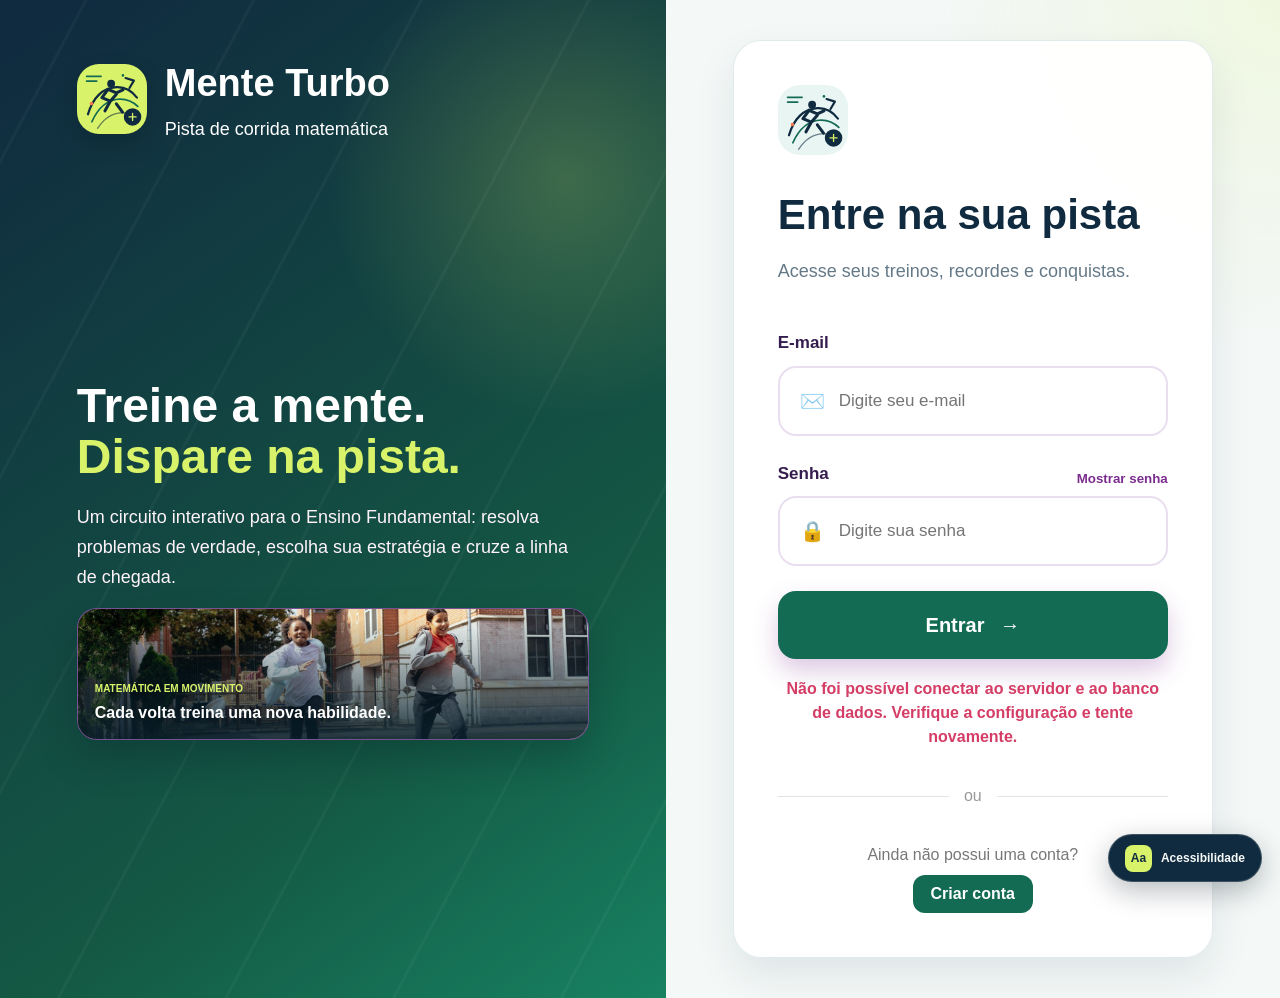
==== index.html @ 72438e14 "teste o2" ====
<!DOCTYPE html>
<html lang="pt-BR">

<head>
    <meta charset="UTF-8">
    <meta name="viewport" content="width=device-width, initial-scale=1.0">

    <meta name="description" content="Treine matemática do Ensino Fundamental em uma pista de corrida cheia de desafios, estratégia e conquistas.">
    <meta name="theme-color" content="#102b3f">

    <title>Mente Turbo | Corrida, Matemática e Desafios</title>

    <link rel="stylesheet" href="./estilo.css">
</head>

<body>

    <a class="link-pular-conteudo" href="#emailLogin">Pular para o formulário de acesso</a>

    <!-- FUNDO COM SÍMBOLOS -->
    <div class="fundo-matematica" aria-hidden="true">
        <span>+</span>
        <span>×</span>
        <span>÷</span>
        <span>7</span>
        <span>π</span>
        <span>=</span>
        <span>3</span>
        <span>%</span>
        <span>√</span>
        <span>9</span>
        <span>∞</span>
        <span>2</span>
        <span>★</span>
        <span>5</span>
    </div>


    <!-- ============================= -->
    <!-- LOGIN -->
    <!-- ============================= -->

    <section id="telaLogin" class="tela-login">

        <div class="login-esquerda">

            <div class="logo-login">
                <div class="logo-icone">
                    <img src="./assets/mathzone-mark.svg" alt="">
                </div>

                <div>
                    <h1>Mente Turbo</h1>
                    <p>Pista de corrida matemática</p>
                </div>
            </div>

            <div class="conteudo-login-esquerda">

                <h2>
                    Treine a mente.<br>
                    <strong>Dispare na pista.</strong>
                </h2>

                <p>
                    Um circuito interativo para o Ensino Fundamental: resolva problemas
                    de verdade, escolha sua estratégia e cruze a linha de chegada.
                </p>

                <figure class="login-corrida-imagem">
                    <img
                        src="./assets/tenis/meninas-correndo-pista.jpg"
                        alt="Duas meninas correndo juntas em uma pista escolar ao ar livre"
                        fetchpriority="high"
                    >
                    <figcaption>
                        <span>MATEMÁTICA EM MOVIMENTO</span>
                        <strong>Cada volta treina uma nova habilidade.</strong>
                    </figcaption>
                </figure>

            </div>

        </div>


        <div class="login-direita">

            <div class="login-card">

                <div class="icone-login">
                    <img src="./assets/mathzone-mark.svg" alt="">
                </div>

                <h2>Entre na sua pista</h2>

                <p class="subtitulo-login">
                    Acesse seus treinos, recordes e conquistas.
                </p>


                <form id="formLogin" onsubmit="entrarMathZone(event)">

                    <div class="campo">

                        <label for="emailLogin">
                            E-mail
                        </label>

                        <div class="input-container">

                            <span>✉️</span>

                            <input
                                type="email"
                                id="emailLogin"
                                placeholder="Digite seu e-mail"
                                autocomplete="email"
                                required
                            >

                        </div>

                    </div>


                    <div class="campo">

                        <div class="senha-titulo">

                            <label for="senhaLogin">
                                Senha
                            </label>

                            <button
                                type="button"
                                onclick="mostrarSenha()"
                                class="mostrar-senha"
                                aria-pressed="false"
                            >
                                Mostrar senha
                            </button>

                        </div>

                        <div class="input-container">

                            <span>🔒</span>

                            <input
                                type="password"
                                id="senhaLogin"
                                placeholder="Digite sua senha"
                                autocomplete="current-password"
                                required
                            >

                        </div>

                    </div>


                    <button type="submit" class="botao-entrar">
                        Entrar
                        <span>→</span>
                    </button>

                </form>

                <form id="formCadastro" onsubmit="cadastrarConta(event)" hidden>
                    <div class="campo">
                        <label for="tipoContaCadastro">Vou entrar como</label>
                        <div class="input-container">
                            <span aria-hidden="true">👤</span>
                            <select id="tipoContaCadastro" name="tipoConta" required>
                                <option value="aluno">Aluno</option>
                                <option value="professor">Professor</option>
                            </select>
                        </div>
                    </div>
                    <div class="campo">
                        <label for="nomeCadastro">Como podemos chamar você?</label>
                        <div class="input-container">
                            <span aria-hidden="true">Aa</span>
                            <input
                                type="text"
                                id="nomeCadastro"
                                name="nome"
                                placeholder="Seu nome ou apelido"
                                autocomplete="name"
                                minlength="2"
                                maxlength="40"
                                required
                            >
                        </div>
                    </div>

                    <div class="campo">
                        <label for="emailCadastro">E-mail</label>
                        <div class="input-container">
                            <span aria-hidden="true">✉</span>
                            <input
                                type="email"
                                id="emailCadastro"
                                name="email"
                                placeholder="você@exemplo.com"
                                autocomplete="email"
                                required
                            >
                        </div>
                    </div>

                    <div class="campo">
                        <div class="senha-titulo">
                            <label for="senhaCadastro">Crie uma senha</label>
                            <button type="button" onclick="alternarVisibilidadeSenha('senhaCadastro', this)" class="mostrar-senha" aria-pressed="false">Mostrar senha</button>
                        </div>
                        <div class="input-container">
                            <span aria-hidden="true">●</span>
                            <input
                                type="password"
                                id="senhaCadastro"
                                name="senha"
                                placeholder="Pelo menos 8 caracteres"
                                autocomplete="new-password"
                                minlength="8"
                                required
                            >
                        </div>
                    </div>

                    <div class="campo">
                        <label for="confirmarSenhaCadastro">Confirme sua senha</label>
                        <div class="input-container">
                            <span aria-hidden="true">✓</span>
                            <input
                                type="password"
                                id="confirmarSenhaCadastro"
                                name="confirmarSenha"
                                placeholder="Digite a senha novamente"
                                autocomplete="new-password"
                                minlength="8"
                                required
                            >
                        </div>
                    </div>

                    <p class="aviso-conta-local">
                        Conta demonstrativa: os dados ficam somente neste navegador. Não use uma senha que você usa em outros sites.
                    </p>
                    <button type="submit" class="botao-entrar">
                        Criar minha conta
                        <span aria-hidden="true">→</span>
                    </button>
                </form>


                <p id="mensagemLogin" class="mensagem-login" role="status" aria-live="polite"></p>


                <div id="linhaOuLogin" class="linha-ou">

                    <span></span>
                    <p>ou</p>
                    <span></span>

                </div>


                <div id="alternarContaLogin" class="novo-usuario">

                    <p>
                        Ainda não possui uma conta?
                    </p>

                    <button
                        type="button"
                        onclick="criarConta()"
                    >
                        Criar conta
                    </button>

                </div>

                <div id="alternarContaCadastro" class="novo-usuario" hidden>
                    <p>Já possui uma conta neste navegador?</p>
                    <button type="button" onclick="mostrarLogin()">Voltar para entrar</button>
                </div>

            </div>

        </div>

    </section>

    <aside class="acessibilidade-widget" aria-label="Recursos de acessibilidade">
        <button
            id="botaoAcessibilidade"
            class="botao-acessibilidade"
            type="button"
            aria-expanded="false"
            aria-controls="painelAcessibilidade"
            onclick="alternarPainelAcessibilidade()"
        >
            <span aria-hidden="true">Aa</span> Acessibilidade
        </button>
        <section id="painelAcessibilidade" class="painel-acessibilidade" aria-labelledby="tituloAcessibilidade" hidden>
            <div class="painel-acessibilidade-topo">
                <div>
                    <span>PERSONALIZE SUA EXPERIÊNCIA</span>
                    <h2 id="tituloAcessibilidade">Acessibilidade</h2>
                </div>
                <button type="button" class="fechar-acessibilidade" aria-label="Fechar recursos de acessibilidade" onclick="alternarPainelAcessibilidade(false)">×</button>
            </div>
            <p>Ative os recursos que ajudam você a navegar, ler e acompanhar os desafios.</p>
            <label class="alternancia-acessibilidade" for="modoVisualSurdo">
                <span>
                    <strong>Mais informações visuais</strong>
                    <small>Destaca avisos escritos e descrições dos vídeos.</small>
                </span>
                <input id="modoVisualSurdo" type="checkbox" onchange="definirModoVisualSurdo(this.checked)" aria-label="Ativar mais informações visuais">
            </label>
            <label class="alternancia-acessibilidade" for="contrasteAlto">
                <span>
                    <strong>Alto contraste</strong>
                    <small>Realça a diferença entre textos, elementos e fundos.</small>
                </span>
                <input id="contrasteAlto" type="checkbox" onchange="definirAltoContraste(this.checked)" aria-label="Ativar alto contraste">
            </label>
            <label class="alternancia-acessibilidade" for="textoAmpliado">
                <span>
                    <strong>Ampliar textos</strong>
                    <small>Aumenta o tamanho dos textos e controles.</small>
                </span>
                <input id="textoAmpliado" type="checkbox" onchange="definirTextoAmpliado(this.checked)" aria-label="Ampliar textos">
            </label>
            <label class="alternancia-acessibilidade" for="movimentoReduzido">
                <span>
                    <strong>Reduzir animações</strong>
                    <small>Pausa vídeos decorativos e reduz movimentos da página.</small>
                </span>
                <input id="movimentoReduzido" type="checkbox" onchange="definirMovimentoReduzido(this.checked)" aria-label="Reduzir animações">
            </label>
            <p class="nota-libras">As videoaulas abrem no YouTube. A tradução em Libras ainda não está integrada.</p>
        </section>
    </aside>
    <p id="avisoModoVisual" class="aviso-modo-visual" role="status" aria-live="polite" hidden></p>



    <!-- ============================= -->
    <!-- SITE PRINCIPAL -->
    <!-- ============================= -->

    <div id="sitePrincipal" class="site-principal">


        <!-- HEADER -->

        <header class="cabecalho">

            <div class="logo">

                <div class="logo-icone">
                    <img src="./assets/mathzone-mark.svg" alt="">
                </div>

                <div>
                    <h1>Mente Turbo</h1>
                    <p>Corrida • Matemática • Conquistas</p>
                </div>

            </div>


            <div class="cabecalho-menu">
                <nav class="nav-principal" aria-label="Navegação principal">

                <button
                    type="button"
                    aria-current="page"
                    data-tela="inicio"
                    onclick="irPara('inicio')"
                >
                    Início
                </button>

                <button
                    type="button"
                    data-tela="jogos"
                    onclick="irPara('jogos')"
                >
                    Treinos
                </button>

                <button
                    type="button"
                    data-tela="recompensas"
                    onclick="irPara('recompensas')"
                >
                    Conquistas
                </button>

                <button
                    type="button"
                    data-tela="reels"
                    onclick="irPara('reels')"
                >
                    Reels
                </button>

                <button
                    type="button"
                    data-tela="comunidade"
                    onclick="irPara('comunidade')"
                >
                    Comunidade
                </button>

                <button
                    type="button"
                    data-tela="videos"
                    onclick="irPara('videos')"
                >
                    Videoaulas
                </button>

                <button
                    type="button"
                    data-tela="ranking"
                    onclick="irPara('ranking')"
                >
                    Ranking
                </button>

                <button
                    type="button"
                    data-tela="atividadesAluno"
                    data-perfil="aluno"
                    onclick="irPara('atividadesAluno')"
                    hidden
                >
                    Atividades
                </button>

                <button
                    type="button"
                    data-tela="professor"
                    data-perfil="professor"
                    onclick="irPara('professor')"
                    hidden
                >
                    Área do professor
                </button>

                </nav>

                <button
                    type="button"
                    onclick="sair()"
                    class="botao-sair"
                >
                    Sair
                </button>
            </div>

        </header>



        <main id="conteudoPrincipal" tabindex="-1">


            <!-- ============================= -->
            <!-- INÍCIO -->
            <!-- ============================= -->

            <section id="inicio" class="tela ativa">

                <div class="hero">
                    <video class="hero-video-fundo" muted loop playsinline preload="metadata" aria-hidden="true">
                        <source src="./assets/videos/runner-track-slow-motion.mp4" type="video/mp4">
                    </video>

                    <div class="hero-texto">

                        <span class="badge">
                            🏁 SEU PRÓXIMO DESAFIO COMEÇA AQUI
                        </span>

                        <h2>
                            Prepare a mente.<br>
                            <strong>Corra para a vitória.</strong>
                        </h2>

                        <p>
                            Entre na pista, resolva desafios do Ensino Fundamental
                            e transforme cada resposta certa em velocidade e conquista.
                        </p>

                        <div class="hero-botoes">

                            <button
                                type="button"
                                onclick="irPara('jogos')"
                                class="botao-principal"
                            >
                                🏁 Escolher meu circuito
                            </button>

                            <button
                                type="button"
                                onclick="irPara('videos')"
                                class="botao-secundario"
                            >
                                📚 Explorar videoaulas
                            </button>

                        </div>

                    </div>


                    <div class="hero-ilustracao">

                        <div class="circulo-ilustracao">
                            <img src="./assets/mathzone-mark.svg" alt="Marca Mente Turbo: atleta, pista e matemática">
                        </div>

                        <div class="mini-conta conta-1">
                            3/4 de 120 = ?
                        </div>

                        <div class="mini-conta conta-2">
                            2,4 km = ? m
                        </div>

                        <div class="mini-conta conta-3">
                            15% de 240
                        </div>

                    </div>

                </div>



                <!-- CARDS -->

                <div class="recursos">

                    <div class="recurso-card rosa">

                        <div class="icone-recurso">
                            🎮
                        </div>

                        <h3>Treinos de pista</h3>

                        <p>
                            Três modalidades para praticar cálculo, estratégia e corrida.
                        </p>

                        <button
                            type="button"
                            onclick="irPara('jogos')"
                        >
                            Ver modalidades →
                        </button>

                    </div>


                    <div class="recurso-card amarelo">

                        <div class="icone-recurso">
                            🎬
                        </div>

                        <h3>Reels da pista</h3>

                        <p>
                            Reels curtos com desafios de matemática e corrida.
                        </p>

                        <button
                            type="button"
                            onclick="irPara('reels')"
                        >
                            Ver os Reels →
                        </button>

                    </div>


                    <div class="recurso-card verde">

                        <div class="icone-recurso">
                            🏆
                        </div>

                        <h3>Seu ritmo. Seu recorde.</h3>

                        <p>
                            Ganhe pontos, acompanhe sua evolução e desbloqueie prêmios.
                        </p>

                        <button
                            type="button"
                            onclick="irPara('jogos')"
                        >
                            Começar →
                        </button>

                    </div>

                </div>

                <section class="pit-stop-matematico" aria-labelledby="tituloPitStop">
                    <div class="pit-stop-intro">
                        <span>ÁREA DE ESTRATÉGIA</span>
                        <h2 id="tituloPitStop">Seu próximo recorde começa nos números.</h2>
                        <p>Calcule seu ritmo, descubra seu tempo de prova e complete o desafio diário da pista.</p>
                    </div>

                    <div class="pit-stop-grade">
                        <section class="ritmo-calculadora" aria-labelledby="tituloCalculadoraRitmo">
                            <div class="pit-stop-cartao-topo">
                                <span class="pit-stop-icone" aria-hidden="true">↗</span>
                                <span>FERRAMENTA DE TREINO</span>
                            </div>
                            <h3 id="tituloCalculadoraRitmo">Calculadora de ritmo</h3>
                            <p>Transforme distância e tempo em métricas para sua corrida.</p>
                            <form id="formCalculadoraRitmo" class="ritmo-form" onsubmit="calcularRitmoCorrida(event)">
                                <div class="ritmo-distancia-campo">
                                    <label for="distanciaRitmo">Distância <span>quilômetros</span></label>
                                    <input id="distanciaRitmo" name="distancia" type="number" min="0.1" max="100" step="0.1" value="5" required>
                                </div>
                                <div class="ritmo-campos-tempo">
                                    <div>
                                        <label for="minutosRitmo">Tempo <span>minutos</span></label>
                                        <input id="minutosRitmo" name="minutos" type="number" min="0" max="999" step="1" value="30" required>
                                    </div>
                                    <div>
                                        <label for="segundosRitmo">Segundos</label>
                                        <input id="segundosRitmo" name="segundos" type="number" min="0" max="59" step="1" value="0" required>
                                    </div>
                                </div>
                                <button class="ritmo-calcular" type="submit">Calcular meu ritmo <span aria-hidden="true">→</span></button>
                            </form>
                            <div id="resultadoRitmo" class="ritmo-resultado" role="status" aria-live="polite">
                                <div><span>Ritmo médio</span><strong id="ritmoPorKm">6:00 /km</strong></div>
                                <div><span>Velocidade média</span><strong id="velocidadeMediaRitmo">10,0 km/h</strong></div>
                                <div><span>Estimativa para 5 km</span><strong id="tempoEstimado5k">30:00</strong></div>
                            </div>
                        </section>

                        <section class="desafio-diario" aria-labelledby="tituloDesafioDiario">
                            <div class="pit-stop-cartao-topo">
                                <span class="pit-stop-icone desafio" aria-hidden="true">∑</span>
                                <span>DESAFIO DO DIA</span>
                                <time id="dataDesafioDiario"></time>
                            </div>
                            <h3 id="tituloDesafioDiario">A conta da pista</h3>
                            <p id="perguntaDesafioDiario" class="desafio-diario-pergunta"></p>
                            <form id="formDesafioDiario" class="desafio-diario-form" onsubmit="responderDesafioDiario(event)">
                                <label for="respostaDesafioDiario">Sua resposta <span id="unidadeDesafioDiario"></span></label>
                                <div class="desafio-diario-controles">
                                    <input id="respostaDesafioDiario" type="number" step="any" inputmode="decimal" required>
                                    <button id="botaoResponderDesafioDiario" type="submit">Responder</button>
                                </div>
                            </form>
                            <p id="feedbackDesafioDiario" class="feedback-desafio-diario" role="status" aria-live="polite"></p>
                            <div class="desafio-recompensa-diaria"><span aria-hidden="true">✦</span> +10 pontos por acerto</div>
                        </section>
                    </div>
                </section>

            </section>


            <!-- ============================= -->
            <!-- JOGOS -->
            <!-- ============================= -->

            <section id="jogos" class="tela">

                <div class="titulo-secao">

                    <span>🏁</span>

                    <h2>
                        Escolha sua modalidade
                    </h2>

                    <p>
                        Quatro formas de treinar a matemática do 5º ao 9º ano. Qual vai ser seu próximo recorde?
                    </p>

                </div>


                <div class="jogos-grid">


                    <div class="jogo-card jogo-estrategia">

                        <span class="numero-desafio">
                            01 · ESTRATÉGIA
                        </span>

                        <div class="icone-jogo" aria-hidden="true">
                            📐
                        </div>

                        <h3>
                            Desafio de Estratégia
                        </h3>

                        <p>
                            Resolva problemas de várias etapas com frações, porcentagem,
                            proporções, medidas e geometria.
                        </p>

                        <span class="jogo-nivel">5º–9º ANO <span>·</span> 8 ETAPAS</span>

                        <button
                            type="button"
                            onclick="abrirEstrategia()"
                        >
                            Entrar no circuito →
                        </button>

                    </div>


                    <div class="jogo-card jogo-sprint-mental">

                        <span class="numero-desafio">
                            02 · VELOCIDADE
                        </span>

                        <div class="icone-jogo" aria-hidden="true">
                            ⚡
                        </div>

                        <h3>
                            Sprint Mental
                        </h3>

                        <p>
                            75 segundos de cálculo: expressões, equações,
                            decimais, razões e porcentagens.
                        </p>

                        <span class="jogo-nivel">5º–9º ANO <span>·</span> CONTRA O RELÓGIO</span>

                        <button
                            type="button"
                            onclick="abrirSprintMental()"
                        >
                            Largar no sprint →
                        </button>

                    </div>


                    <!-- CORRIDA -->

                    <div class="jogo-card jogo-corrida">

                        <span class="numero-desafio">03 · HABILIDADE</span>

                        <div class="icone-jogo" aria-hidden="true">🏃</div>

                        <h3>Corrida de Rua</h3>

                        <p>Mantenha a faixa, desvie dos obstáculos e resolva contas nos portais matemáticos.</p>

                        <span class="jogo-nivel">400 M <span>·</span> CORRIDA + CÁLCULO</span>

                        <button type="button" onclick="abrirCorrida()">
                            Alinhar na largada →
                        </button>

                    </div>

                    <div class="jogo-card jogo-revezamento">

                        <span class="numero-desafio">04 · REVEZAMENTO</span>

                        <div class="icone-jogo" aria-hidden="true">🏃‍♀️</div>

                        <h3>Revezamento Matemático</h3>

                        <p>Resolva seis desafios para levar sua equipe até a linha de chegada. Cada acerto vale pontos extras na sua coleção.</p>

                        <span class="jogo-nivel">5º–9º ANO <span>·</span> 6 ETAPAS</span>

                        <button type="button" onclick="abrirRevezamentoMatematico()">
                            Começar revezamento →
                        </button>

                    </div>


                </div>

            </section>



            <!-- ============================= -->
            <!-- RECOMPENSAS DA PISTA -->
            <!-- ============================= -->

            <section id="recompensas" class="tela">

                <div class="titulo-secao">
                    <span>🏅</span>
                    <h2>Conquistas da pista</h2>
                    <p>Troque seus pontos de treino por medalhas, troféus e itens para a sua próxima corrida.</p>
                </div>

                <div class="carteira-recompensas">
                    <div>
                        <span>Pontos de treino</span>
                        <strong id="saldoPista">0 pts</strong>
                    </div>
                    <div>
                        <span>Recompensas desbloqueadas</span>
                        <strong id="totalRecompensas">0</strong>
                    </div>
                    <p id="mensagemRecompensas" role="status" aria-live="polite"></p>
                </div>

                <div id="recompensaDestaque" class="recompensa-destaque"></div>

                <div class="titulo-loja">
                    <div>
                        <h3>Vitrine da corrida</h3>
                        <p>Resgate itens de energia e hidratação ou complete sua coleção de medalhas.</p>
                    </div>
                </div>
                <div id="lojaRecompensas" class="loja-recompensas"></div>

                <div class="titulo-loja titulo-colecao">
                    <div>
                        <h3>Minha coleção</h3>
                        <p>Escolha a conquista que ficará em destaque no seu perfil.</p>
                    </div>
                </div>
                <div id="colecaoRecompensas" class="colecao-recompensas"></div>

            </section>


            <!-- ============================= -->
            <!-- RANKING -->

            <section id="ranking" class="tela">

                <div class="titulo-secao">
                    <span>🏆</span>
                    <h2>Ranking Mente Turbo</h2>
                    <p>Veja quem acumulou mais pontos neste dispositivo.</p>
                </div>

                <div id="podioRanking" class="podio-ranking" aria-label="Pódio dos três primeiros jogadores"></div>

                <div id="demaisRanking" class="demais-ranking">
                    <h3>Classificação geral</h3>
                    <ol id="listaRanking"></ol>
                </div>

            </section>

            <section id="atividadesAluno" class="tela">
                <div class="titulo-secao">
                    <span aria-hidden="true">📘</span>
                    <h2>Atividades da turma</h2>
                    <p>Resolva os exercícios enviados pelo seu professor.</p>
                </div>
                <div id="listaAtividadesAluno" class="atividades-lista"></div>
                <p id="mensagemAtividadesAluno" class="mensagem-atividades" role="status" aria-live="polite"></p>
            </section>

            <section id="professor" class="tela">
                <div class="titulo-secao">
                    <span aria-hidden="true">🧑‍🏫</span>
                    <h2>Área do professor</h2>
                    <p>Crie exercícios de matemática e acompanhe a conclusão dos alunos.</p>
                </div>
                <p class="aviso-area-local">Contas, atividades e resultados são salvos no banco de dados e ficam disponíveis para a turma em outros dispositivos.</p>
                <div class="professor-painel">
                    <form id="formNovaAtividade" class="form-atividade" onsubmit="criarAtividadeTurma(event)">
                        <h3>Nova atividade</h3>
                        <div class="campo">
                            <label for="alunoAtividade">Aluno</label>
                            <select id="alunoAtividade" required></select>
                        </div>
                        <div class="campo">
                            <label for="perguntaAtividade">Enunciado</label>
                            <textarea id="perguntaAtividade" rows="3" maxlength="240" placeholder="Ex.: Uma corrida tem 3 voltas de 400 m. Quantos metros são ao todo?" required></textarea>
                        </div>
                        <div class="campo">
                            <label for="respostaAtividade">Resposta correta (número)</label>
                            <input id="respostaAtividade" type="number" step="any" required>
                        </div>
                        <button class="botao-entrar" type="submit">Enviar atividade</button>
                        <p id="mensagemProfessor" class="mensagem-atividades" role="status" aria-live="polite"></p>
                    </form>
                    <section class="professor-resultados" aria-labelledby="tituloResultadosProfessor">
                        <h3 id="tituloResultadosProfessor">Acompanhamento da turma</h3>
                        <div id="listaResultadosProfessor" class="atividades-lista"></div>
                    </section>
                </div>
            </section>

            <section id="reels" class="tela reels-tela">
                <div class="titulo-secao reels-intro">
                    <span aria-hidden="true">🎬</span>
                    <h2>Reels da pista</h2>
                    <p>Assista aos Reels e resolva os desafios. Use os botões para avançar e conferir cada solução.</p>
                </div>

                <div class="reels-feed" id="reelsFeed" aria-label="Feed de Reels com desafios de corrida e matemática">
                    <article class="reel-slide">
                        <video class="reel-video" autoplay muted loop playsinline preload="auto" poster="./assets/tenis/meninas-correndo-pista.jpg" aria-label="Atleta correndo em uma pista azul">
                            <source src="./assets/videos/runner-track-sprint.mp4" type="video/mp4">
                        </video>
                        <p class="reel-mensagem-video" role="status" aria-live="polite" hidden></p>
                        <div class="reel-sombra"></div>
                        <p class="reel-legenda-visual">Descrição do vídeo: atleta corre na pista. Desafio escrito: três voltas de 400 metros.</p>
                        <span class="reel-etiqueta">🏃 CORRIDA + MATEMÁTICA</span>
                        <div class="reel-conteudo">
                            <span class="reel-tema">DESAFIO 01 · DISTÂNCIA</span>
                            <h3>Três voltas de 400 m. Quantos metros você correu?</h3>
                            <p id="respostaReel1" class="reel-resposta" hidden>3 × 400 = <strong>1.200 m</strong>, ou 1,2 km.</p>
                            <button class="reel-solucao" type="button" aria-expanded="false" aria-controls="respostaReel1" onclick="alternarRespostaReel(this)">Ver solução</button>
                        </div>
                        <div class="reel-acoes" aria-label="Ações do reel">
                            <button class="reel-acao" type="button" aria-label="Curtir reel" aria-pressed="false" data-curtidas="128" onclick="curtirReel(this)"><span aria-hidden="true">♡</span><small>128</small></button>
                            <button class="reel-acao" type="button" aria-label="Reproduzir vídeo" data-reel-play onclick="alternarVideoReel(this)"><span aria-hidden="true">▶</span><small>Assistir</small></button>
                            <button class="reel-acao" type="button" aria-label="Próximo vídeo" onclick="moverReel(this, 1)"><span aria-hidden="true">⌄</span><small>Próximo</small></button>
                        </div>
                        <a class="reel-fonte" href="https://mixkit.co/free-stock-video/woman-running-fast-on-a-running-track-32792/" target="_blank" rel="noopener noreferrer">Vídeo: Mixkit</a>
                    </article>

                    <article class="reel-slide">
                        <video class="reel-video" poster="./assets/tenis/meninas-correndo-pista.jpg" muted loop playsinline preload="metadata" aria-label="Corredor em movimento visto próximo ao chão">
                            <source src="./assets/videos/runner-track-ground.mp4" type="video/mp4">
                        </video>
                        <p class="reel-mensagem-video" role="status" aria-live="polite" hidden></p>
                        <div class="reel-sombra"></div>
                        <p class="reel-legenda-visual">Descrição do vídeo: corredor passa pela pista, em cena sem fala. Desafio escrito sobre ritmo médio.</p>
                        <span class="reel-etiqueta">⚡ SPRINT MENTAL</span>
                        <div class="reel-conteudo">
                            <span class="reel-tema">DESAFIO 02 · RITMO</span>
                            <h3>2,4 km em 12 minutos. Qual foi a velocidade média, em metros por minuto?</h3>
                            <p id="respostaReel2" class="reel-resposta" hidden>2,4 km = 2.400 m. Então, 2.400 ÷ 12 = <strong>200 m/min</strong>.</p>
                            <button class="reel-solucao" type="button" aria-expanded="false" aria-controls="respostaReel2" onclick="alternarRespostaReel(this)">Ver solução</button>
                        </div>
                        <div class="reel-acoes" aria-label="Ações do reel">
                            <button class="reel-acao" type="button" aria-label="Curtir reel" aria-pressed="false" data-curtidas="96" onclick="curtirReel(this)"><span aria-hidden="true">♡</span><small>96</small></button>
                            <button class="reel-acao" type="button" aria-label="Reproduzir vídeo" data-reel-play onclick="alternarVideoReel(this)"><span aria-hidden="true">▶</span><small>Assistir</small></button>
                            <button class="reel-acao" type="button" aria-label="Próximo vídeo" onclick="moverReel(this, 1)"><span aria-hidden="true">⌄</span><small>Próximo</small></button>
                        </div>
                        <a class="reel-fonte" href="https://mixkit.co/free-stock-video/man-runs-past-ground-level-shot-32809/" target="_blank" rel="noopener noreferrer">Vídeo: Mixkit</a>
                    </article>

                    <article class="reel-slide">
                        <video class="reel-video" poster="./assets/tenis/meninas-correndo-pista.jpg" muted loop playsinline preload="metadata" aria-label="Corrida em pista ao ar livre">
                            <source src="./assets/videos/runner-track-slow-motion.mp4" type="video/mp4">
                        </video>
                        <p class="reel-mensagem-video" role="status" aria-live="polite" hidden></p>
                        <div class="reel-sombra"></div>
                        <p class="reel-legenda-visual">Descrição do vídeo: corrida em pista ao ar livre, sem fala. Desafio escrito de porcentagem.</p>
                        <span class="reel-etiqueta">📐 DESAFIO DA PISTA</span>
                        <div class="reel-conteudo">
                            <span class="reel-tema">DESAFIO 03 · PORCENTAGEM</span>
                            <h3>Você já correu 800 m de uma prova de 2 km. Quantos por cento completou?</h3>
                            <p id="respostaReel3" class="reel-resposta" hidden>800 ÷ 2.000 = 0,4. Você completou <strong>40%</strong> da prova.</p>
                            <button class="reel-solucao" type="button" aria-expanded="false" aria-controls="respostaReel3" onclick="alternarRespostaReel(this)">Ver solução</button>
                        </div>
                        <div class="reel-acoes" aria-label="Ações do reel">
                            <button class="reel-acao" type="button" aria-label="Curtir reel" aria-pressed="false" data-curtidas="74" onclick="curtirReel(this)"><span aria-hidden="true">♡</span><small>74</small></button>
                            <button class="reel-acao" type="button" aria-label="Reproduzir vídeo" data-reel-play onclick="alternarVideoReel(this)"><span aria-hidden="true">▶</span><small>Assistir</small></button>
                            <button class="reel-acao" type="button" aria-label="Vídeo anterior" onclick="moverReel(this, -1)"><span aria-hidden="true">⌃</span><small>Anterior</small></button>
                        </div>
                        <a class="reel-fonte" href="https://mixkit.co/free-stock-video/runner-on-a-track-in-slow-motion-609/" target="_blank" rel="noopener noreferrer">Vídeo: Mixkit</a>
                    </article>
                </div>
            </section>

            <section id="comunidade" class="tela comunidade-tela">
                <div class="comunidade-intro">
                    <span>PISTA SOCIAL · MENTE TURBO</span>
                    <h2>Corrida que conecta.</h2>
                    <p>Compartilhe seus treinos, desafie a comunidade e celebre cada conquista.</p>
                </div>

                <section class="instagram-perfil" aria-label="Perfil do Clube de Corrida Mente Turbo">
                    <div class="instagram-capa">
                        <span>CORRA · PENSE · AVANCE</span>
                        <span aria-hidden="true">🏁</span>
                    </div>
                    <div class="instagram-perfil-info">
                        <div class="instagram-avatar">
                            <img src="./assets/mathzone-mark.svg" alt="Símbolo Mente Turbo">
                        </div>
                        <div class="instagram-identidade">
                            <div class="instagram-nome">
                                <h3>Clube de Corrida Mente Turbo</h3>
                                <span>@mathzone.run</span>
                                <span class="instagram-selo-verificado" aria-label="Perfil oficial da demonstração">✓</span>
                            </div>
                            <p>Matemática na mente e corrida no coração: desafios para aprender e evoluir em grupo.</p>
                            <span class="instagram-local">Comunidade Mente Turbo · corrida, educação e desafios</span>
                        </div>
                        <button id="botaoSeguir" class="instagram-seguir" type="button" aria-pressed="false" onclick="alternarSeguirComunidade()">Seguir</button>
                    </div>
                    <div class="instagram-estatisticas">
                        <div><strong id="totalPublicacoes">3</strong><span>publicações</span></div>
                        <div><strong id="totalSeguidores">12,8 mil</strong><span>seguidores</span></div>
                        <div><strong>Corrida + educação</strong><span>uma comunidade em movimento</span></div>
                    </div>
                    <p class="instagram-aviso">Perfil demonstrativo. O número de seguidores é ilustrativo e não representa uma conta real.</p>
                    <p id="mensagemComunidade" class="mensagem-comunidade" role="status" aria-live="polite"></p>
                </section>

                <section class="instagram-stories" aria-label="Destaques Mente Turbo">
                    <div class="instagram-stories-topo">
                        <div><span>INSPIRAÇÃO RÁPIDA</span><h3>Destaques da pista</h3></div>
                        <span>ESCOLHA UMA TRILHA</span>
                    </div>
                    <div class="instagram-stories-lista">
                        <button type="button" onclick="irPara('reels')">
                            <span class="story-anel story-reels"><span>▶</span></span>
                            <small>Reels</small>
                        </button>
                        <button type="button" onclick="irPara('jogos')">
                            <span class="story-anel story-desafios"><span>∑</span></span>
                            <small>Desafios</small>
                        </button>
                        <button type="button" onclick="irPara('recompensas')">
                            <span class="story-anel story-conquistas"><span>★</span></span>
                            <small>Medalhas</small>
                        </button>
                        <button type="button" onclick="irPara('videos')">
                            <span class="story-anel story-aprender"><span>π</span></span>
                            <small>Aprender</small>
                        </button>
                        <button type="button" onclick="irPara('ranking')">
                            <span class="story-anel story-ranking"><span>↗</span></span>
                            <small>Ranking</small>
                        </button>
                    </div>
                </section>

                <div class="instagram-conteudo">
                    <aside class="instagram-publicar">
                        <span class="instagram-selo">SUA VEZ NA PISTA</span>
                        <h3>Compartilhe uma ideia</h3>
                        <p>Conte como foi seu treino ou invente um desafio matemático para a turma.</p>
                        <form id="formPublicacaoComunidade" onsubmit="publicarNaComunidade(event)">
                            <label for="categoriaPublicacao">Categoria</label>
                            <select id="categoriaPublicacao">
                                <option value="TREINO">Treino</option>
                                <option value="DESAFIO MATEMÁTICO">Desafio matemático</option>
                                <option value="CONQUISTA">Conquista</option>
                                <option value="DICA DE CORRIDA">Dica de corrida</option>
                            </select>
                            <label for="textoPublicacao">Sua publicação</label>
                            <textarea id="textoPublicacao" maxlength="280" placeholder="Ex.: Completei 3 voltas de 400 m. Foram 1.200 m!" required></textarea>
                            <div class="instagram-form-rodape">
                                <span id="contadorPublicacao">0 / 280</span>
                                <button type="submit">Publicar <span aria-hidden="true">↗</span></button>
                            </div>
                        </form>
                    </aside>

                    <section class="instagram-feed" aria-labelledby="tituloFeedComunidade">
                        <div class="instagram-feed-topo">
                            <div>
                                <span>DO NOSSO CLUBE</span>
                                <h3 id="tituloFeedComunidade">Publicações</h3>
                            </div>
                            <label class="instagram-ordenacao" for="ordenarPublicacoes">
                                <span>Ordenar</span>
                                <select id="ordenarPublicacoes" onchange="ordenarFeedComunidade(this.value)">
                                    <option value="recentes">Recentes</option>
                                    <option value="populares">Populares</option>
                                </select>
                            </label>
                        </div>
                        <div class="instagram-abas" role="group" aria-label="Filtros das publicações">
                            <button type="button" aria-pressed="true" data-filtro-comunidade="todas" onclick="filtrarFeedComunidade('todas')"><span aria-hidden="true">▦</span> Todas</button>
                            <button type="button" aria-pressed="false" data-filtro-comunidade="desafios" onclick="filtrarFeedComunidade('desafios')"><span aria-hidden="true">∑</span> Desafios</button>
                            <button type="button" aria-pressed="false" data-filtro-comunidade="salvas" onclick="filtrarFeedComunidade('salvas')"><span aria-hidden="true">▱</span> Salvas</button>
                        </div>
                        <div id="feedComunidade" class="instagram-postagens" aria-live="polite"></div>
                    </section>
                </div>
            </section>

            <!-- VIDEOS -->
            <!-- ============================= -->

            <section id="videos" class="tela">

                <div class="titulo-secao">

                    <span>🎥</span>

                    <h2>Videoaulas de matemática</h2>

                    <p>
                        Revise conteúdos do Ensino Fundamental e pratique antes da próxima prova.
                    </p>

                </div>


                <div class="videos-grid">


                    <div class="video-card rosa-claro">

                        <div>➕</div>

                        <h3>
                            Frações e decimais
                        </h3>

                        <p>
                            Compare frações e calcule com números decimais.
                        </p>

                        <button
                            type="button"
                            onclick="assistirVideo('frações e números decimais ensino fundamental')"
                        >
                            Assistir ▶
                        </button>

                    </div>


                    <div class="video-card amarelo-claro">

                        <div>➖</div>

                        <h3>
                            Porcentagem
                        </h3>

                        <p>
                            Descubra descontos, aumentos e partes de uma quantidade.
                        </p>

                        <button
                            type="button"
                            onclick="assistirVideo('porcentagem matemática ensino fundamental')"
                        >
                            Assistir ▶
                        </button>

                    </div>


                    <div class="video-card verde-claro">

                        <div>✖️</div>

                        <h3>
                            Proporção e razão
                        </h3>

                        <p>
                            Compare grandezas e resolva situações proporcionais.
                        </p>

                        <button
                            type="button"
                            onclick="assistirVideo('razão proporção regra de três ensino fundamental')"
                        >
                            Assistir ▶
                        </button>

                    </div>


                    <div class="video-card laranja-claro">

                        <div>➗</div>

                        <h3>
                            Medidas e conversões
                        </h3>

                        <p>
                            Converta metros, quilômetros, tempo e velocidade.
                        </p>

                        <button
                            type="button"
                            onclick="assistirVideo('conversão de medidas distância tempo velocidade ensino fundamental')"
                        >
                            Assistir ▶
                        </button>

                    </div>


                    <div class="video-card roxo-claro">

                        <div>🍕</div>

                        <h3>
                            Geometria da pista
                        </h3>

                        <p>
                            Calcule perímetro, área e formas geométricas.
                        </p>

                        <button
                            type="button"
                            onclick="assistirVideo('área perímetro geometria ensino fundamental')"
                        >
                            Assistir ▶
                        </button>

                    </div>


                    <div class="video-card rosa-claro">

                        <div>💯</div>

                        <h3>
                            Expressões e equações
                        </h3>

                        <p>
                            Use operações na ordem correta e descubra valores desconhecidos.
                        </p>

                        <button
                            type="button"
                            onclick="assistirVideo('expressões numéricas equações ensino fundamental')"
                        >
                            Assistir ▶
                        </button>

                    </div>


                </div>

            </section>

        </main>


        <!-- RODAPÉ -->

        <footer>

            <p>
                🏁 Mente Turbo — Mais uma volta, mais uma conquista.
            </p>

        </footer>

    </div>



    <!-- ============================= -->
    <!-- MODAL DOS JOGOS -->
    <!-- ============================= -->

    <div id="modalJogo" class="modal">

        <div class="modal-conteudo">

            <button
                type="button"
                class="fechar-modal"
                onclick="fecharJogo()"
                aria-label="Fechar desafio"
            >
                ✕
            </button>


            <div id="estrategia" class="jogo-area desafio-area">
                <div class="desafio-cabecalho">
                    <div>
                        <span class="tag-jogo">📐 CIRCUITO DE ESTRATÉGIA · 5º–9º ANO</span>
                        <h2>Desafio de Estratégia</h2>
                        <p>Leia com atenção. Cada desafio exige raciocínio em várias etapas.</p>
                    </div>
                    <div class="desafio-placar"><span>PONTOS</span><strong id="pontosEstrategia">0</strong></div>
                </div>
                <div class="desafio-progresso">
                    <div><span id="etapaEstrategia">ETAPA 1 DE 8</span><span id="sequenciaEstrategia">SEQUÊNCIA 0</span></div>
                    <div class="desafio-trilho"><span id="barraEstrategia"></span></div>
                </div>
                <div class="desafio-pergunta">
                    <span id="temaEstrategia" class="desafio-tema">MEDIDAS</span>
                    <p id="perguntaEstrategia" aria-live="polite"></p>
                </div>
                <div id="respostasEstrategia" class="desafio-respostas" role="group" aria-label="Escolha uma resposta"></div>
                <p id="feedbackEstrategia" class="desafio-feedback" role="status" aria-live="polite"></p>
                <div id="fimEstrategia" class="desafio-fim" hidden></div>
            </div>

            <div id="sprintMental" class="jogo-area desafio-area">
                <div class="desafio-cabecalho">
                    <div>
                        <span class="tag-jogo tag-sprint">⚡ SPRINT MENTAL · 5º–9º ANO</span>
                        <h2>Sprint Mental</h2>
                        <p>Resolva o máximo que conseguir antes da bandeirada.</p>
                    </div>
                    <div class="desafio-placar"><span>PONTOS</span><strong id="pontosSprint">0</strong></div>
                </div>
                <div class="sprint-hud">
                    <div class="sprint-tempo"><span>TEMPO</span><strong id="tempoSprint">75</strong><small>seg</small></div>
                    <div class="desafio-progresso">
                        <div><span id="etapaSprint">LARGADA · 0 ACERTOS</span><span id="sequenciaSprint">SEQUÊNCIA 0</span></div>
                        <div class="desafio-trilho"><span id="barraSprint"></span></div>
                    </div>
                </div>
                <div class="desafio-pergunta sprint-pergunta">
                    <span id="temaSprint" class="desafio-tema">CÁLCULO</span>
                    <p id="perguntaSprint" aria-live="polite"></p>
                </div>
                <form id="formSprint" class="sprint-resposta">
                    <label for="respostaSprint">Sua resposta</label>
                    <div>
                        <input id="respostaSprint" name="resposta" type="text" inputmode="decimal" autocomplete="off" placeholder="Digite o resultado" required>
                        <button type="submit" class="botao-jogo">Confirmar →</button>
                    </div>
                </form>
                <p id="feedbackSprint" class="desafio-feedback" role="status" aria-live="polite"></p>
                <div id="fimSprint" class="desafio-fim" hidden></div>
            </div>

            <div id="revezamentoMatematico" class="jogo-area desafio-area">
                <div class="desafio-cabecalho">
                    <div>
                        <span class="tag-jogo tag-revezamento">🏃 REVEZAMENTO MATEMÁTICO · 5º–9º ANO</span>
                        <h2>Revezamento Matemático</h2>
                        <p>Resolva cada etapa para avançar. Resposta errada? Aprenda com a explicação e siga para o próximo trecho.</p>
                    </div>
                    <div class="desafio-placar"><span>PONTOS</span><strong id="pontosRevezamento">0 pts</strong></div>
                </div>
                <div class="revezamento-progresso">
                    <div class="revezamento-progresso-legenda">
                        <span id="etapaRevezamento">ETAPA 1 DE 6</span>
                        <span id="sequenciaRevezamento">SEQUÊNCIA 0</span>
                    </div>
                    <div
                        class="desafio-trilho revezamento-trilho"
                        role="progressbar"
                        aria-label="Progresso do revezamento"
                        aria-valuemin="0"
                        aria-valuemax="6"
                        aria-valuenow="0"
                        aria-valuetext="0 de 6 etapas"
                    >
                        <span id="barraRevezamento"></span>
                    </div>
                    <div class="revezamento-corredor" aria-hidden="true"><span id="iconeCorredorRevezamento">🏃‍♀️</span></div>
                </div>
                <div class="desafio-pergunta">
                    <span id="temaRevezamento" class="desafio-tema"></span>
                    <p id="perguntaRevezamento" aria-live="polite"></p>
                </div>
                <div id="respostasRevezamento" class="desafio-respostas" role="group" aria-label="Escolha a resposta do desafio"></div>
                <p id="feedbackRevezamento" class="desafio-feedback" role="status" aria-live="polite"></p>
                <div id="fimRevezamento" class="desafio-fim" hidden></div>
            </div>

            <!-- CORRIDA DE RUA -->

            <div id="corrida" class="jogo-area jogo-corrida-area">

                <div class="corrida-topo">
                    <div>
                        <span class="tag-jogo">🏁 DESAFIO DE RUA · INICIANTE</span>
                        <h2>Corrida de estreia</h2>
                        <p>400 m de ritmo leve. Encontre seu caminho, sem pressa.</p>
                    </div>
                    <span class="corrida-selo">PROVA 01 <strong>400 m</strong></span>
                </div>

                <div class="corrida-hud" aria-label="Dados da corrida">
                    <div><span>DISTÂNCIA</span><strong id="corridaDistancia">0 <small>/ 400 m</small></strong></div>
                    <div><span>TEMPO</span><strong id="corridaTempo">00:00</strong></div>
                    <div><span>VELOCIDADE ATUAL</span><strong id="corridaVelocidade">0,0 km/h</strong></div>
                    <div><span>VELOCIDADE MÁXIMA</span><strong id="corridaPico">0,0 km/h</strong></div>
                    <div><span>FÔLEGO</span><strong id="corridaFolego">100%</strong></div>
                    <div><span>SEU RECORDE</span><strong id="corridaRecorde">—</strong></div>
                </div>

                <div class="corrida-progresso" aria-label="Progresso da corrida">
                    <span id="corridaBarra"></span>
                </div>

                <canvas id="corridaCanvas" class="corrida-canvas" width="960" height="400" role="img" aria-label="Pista de corrida com três faixas, corredor e obstáculos"></canvas>

                <div id="checkpointMatematico" class="checkpoint-matematico" hidden>
                    <div>
                        <span id="etiquetaCheckpoint">PORTAL MATEMÁTICO</span>
                        <strong id="perguntaCheckpoint"></strong>
                    </div>
                    <div id="respostasCheckpoint" class="respostas-checkpoint"></div>
                </div>

                <p id="mensagemCorrida" class="mensagem-corrida" role="status" aria-live="polite">
                    Escolha uma faixa e prepare-se para sua primeira volta.
                </p>

                <div class="corrida-acoes">
                    <button id="botaoIniciarCorrida" type="button" class="botao-jogo" onclick="iniciarCorrida()">Começar corrida</button>
                    <button id="botaoPausarCorrida" type="button" class="botao-corrida-secundario" onclick="alternarPausaCorrida()" hidden>Pausar</button>
                </div>

                <div class="controles-corrida" aria-label="Controles de toque">
                    <button type="button" aria-label="Mudar para a faixa da esquerda" onclick="moverCorredor(-1)">←</button>
                    <button type="button" class="botao-pular" aria-label="Pular obstáculo" onclick="pularObstaculo()">Pular</button>
                    <button type="button" class="botao-sprint" aria-label="Segure para acelerar" onpointerdown="definirSprint(true)" onpointerup="definirSprint(false)" onpointerleave="definirSprint(false)" onpointercancel="definirSprint(false)">Acelerar</button>
                    <button type="button" aria-label="Mudar para a faixa da direita" onclick="moverCorredor(1)">→</button>
                </div>

                <div class="corrida-rodape">
                    <span>← → trocar de faixa</span>
                    <span>Espaço / ↑ pular</span>
                    <span>Shift acelerar</span>
                    <span>P para pausar</span>
                </div>

                <section class="premios-corrida" aria-labelledby="tituloPremiosCorrida">
                    <div class="premios-corrida-topo">
                        <div>
                            <span>RECOMPENSAS DIGITAIS</span>
                            <h3 id="tituloPremiosCorrida">Vitrine de tênis</h3>
                            <p>Melhor média: <strong id="melhorMediaTenisCorrida">—</strong></p>
                        </div>
                        <p>Fotos ilustrativas de tênis reais. Prêmios virtuais, sem entrega física.</p>
                    </div>
                    <div id="galeriaTenisCorrida" class="galeria-tenis-corrida"></div>
                    <div class="tenis-equipado-area">
                        <h4>Tênis selecionado</h4>
                        <div id="tenisEquipadoCorrida" class="tenis-equipado-corrida"></div>
                    </div>
                    <div class="colecao-tenis-area">
                        <h4>Minha coleção</h4>
                        <div id="colecaoTenisCorrida" class="colecao-tenis-corrida"></div>
                    </div>
                </section>

            </div>

        </div>

    </div>


    <script src="./script.js"></script>

</body>

</html>
---- estilo.css ----
* {
    box-sizing: border-box;
    margin: 0;
    padding: 0;
}

html {
    scroll-behavior: smooth;
}

body {
    font-family: "Segoe UI", Arial, Helvetica, sans-serif;
    background: #fff9f2;
    color: #351d4f;
    min-height: 100vh;
    line-height: 1.5;
}


/* =========================================
   FUNDO MATEMÁTICO ANIMADO
========================================= */

.fundo-matematica {
    position: fixed;
    inset: 0;
    overflow: hidden;
    pointer-events: none;
    z-index: -1;
    background:
        radial-gradient(circle at 15% 20%, #ffd9e8 0%, transparent 25%),
        radial-gradient(circle at 85% 30%, #fff0a8 0%, transparent 25%),
        radial-gradient(circle at 50% 80%, #dff7d8 0%, transparent 25%),
        #fffaf5;
}

.fundo-matematica span {
    position: absolute;
    font-weight: bold;
    font-size: 50px;
    opacity: 0.10;
    animation: flutuar 12s infinite ease-in-out;
}

.fundo-matematica span:nth-child(1) {
    left: 5%;
    top: 15%;
    color: #ff5c9a;
}

.fundo-matematica span:nth-child(2) {
    left: 20%;
    top: 65%;
    color: #8d45d9;
    animation-delay: 2s;
}

.fundo-matematica span:nth-child(3) {
    left: 40%;
    top: 20%;
    color: #f39a22;
    animation-delay: 4s;
}

.fundo-matematica span:nth-child(4) {
    left: 70%;
    top: 70%;
    color: #57ad54;
    animation-delay: 1s;
}

.fundo-matematica span:nth-child(5) {
    left: 85%;
    top: 15%;
    color: #ff5c9a;
    animation-delay: 3s;
}

.fundo-matematica span:nth-child(6) {
    left: 55%;
    top: 50%;
    color: #f39a22;
    animation-delay: 5s;
}

.fundo-matematica span:nth-child(7) {
    left: 10%;
    top: 80%;
    color: #8d45d9;
    animation-delay: 2s;
}

.fundo-matematica span:nth-child(8) {
    left: 90%;
    top: 50%;
    color: #57ad54;
    animation-delay: 4s;
}

.fundo-matematica span:nth-child(9) {
    left: 30%;
    top: 35%;
    color: #ff5c9a;
    animation-delay: 3s;
}

.fundo-matematica span:nth-child(10) {
    left: 75%;
    top: 35%;
    color: #f39a22;
    animation-delay: 1s;
}

.fundo-matematica span:nth-child(11) {
    left: 45%;
    top: 80%;
    color: #8d45d9;
    animation-delay: 6s;
}

.fundo-matematica span:nth-child(12) {
    left: 60%;
    top: 10%;
    color: #57ad54;
    animation-delay: 2s;
}

.fundo-matematica span:nth-child(13) {
    left: 95%;
    top: 80%;
    color: #ffb900;
    animation-delay: 5s;
}

.fundo-matematica span:nth-child(14) {
    left: 15%;
    top: 45%;
    color: #f39a22;
    animation-delay: 3s;
}

@keyframes flutuar {

    0% {
        transform: translateY(0) rotate(0deg);
    }

    50% {
        transform: translateY(-35px) rotate(15deg);
    }

    100% {
        transform: translateY(0) rotate(0deg);
    }
}


/* =========================================
   LOGIN
========================================= */

.tela-login {
    min-height: 100vh;
    display: flex;
    position: relative;
    z-index: 1;
}

.login-esquerda {
    width: 52%;
    min-height: 100vh;
    padding: 55px 6%;
    background:
        radial-gradient(circle at 20% 20%, #8d45d9 0%, transparent 30%),
        linear-gradient(135deg, #4b176f, #7b2d8e, #d14d86);
    color: white;
    display: flex;
    flex-direction: column;
    justify-content: space-between;
}

.logo-login {
    display: flex;
    align-items: center;
    gap: 18px;
}

.logo-icone {
    width: 70px;
    height: 70px;
    background: #ffd52a;
    border-radius: 22px;
    display: flex;
    align-items: center;
    justify-content: center;
    font-size: 36px;
    box-shadow: 0 10px 25px rgba(0,0,0,0.15);
}

.logo-icone img,
.icone-login img {
    display: block;
    width: 100%;
    height: 100%;
    object-fit: cover;
}

.logo-login h1 {
    font-size: 38px;
}

.logo-login p {
    font-size: 18px;
    margin-top: 4px;
}

.conteudo-login-esquerda {
    width: 100%;
    max-width: 800px;
    margin: auto 0;
    padding: 30px 0 16px;
}

.conteudo-login-esquerda h2 {
    font-size: 48px;
    line-height: 1.08;
    margin: 20px 0;
}

.conteudo-login-esquerda h2 strong {
    color: #ffd52a;
}

.conteudo-login-esquerda > p {
    font-size: 18px;
    line-height: 1.65;
    max-width: 650px;
    color: #fff4fa;
}

.login-corrida-imagem {
    position: relative;
    height: 132px;
    overflow: hidden;
    margin-top: 16px;
    border: 1px solid rgba(255,255,255,0.25);
    border-radius: 16px;
    background: #4b176f;
}

.login-corrida-imagem img {
    display: block;
    width: 100%;
    height: 100%;
    object-fit: cover;
    object-position: center 43%;
}

.login-corrida-imagem figcaption {
    position: absolute;
    inset: 0;
    display: flex;
    flex-direction: column;
    justify-content: flex-end;
    gap: 5px;
    padding: 14px 17px;
    background: linear-gradient(180deg, transparent 15%, rgba(53,29,79,0.82) 100%);
    color: white;
}

.login-corrida-imagem figcaption span {
    color: #ffd52a;
    font-size: 10px;
    font-weight: bold;
}

.login-corrida-imagem figcaption strong {
    font-size: 16px;
}

.login-direita {
    width: 48%;
    min-height: 100vh;
    background: #fffaf7;
    display: flex;
    align-items: center;
    justify-content: center;
    padding: 40px;
}

.login-card {
    width: 100%;
    max-width: 600px;
}

.icone-login {
    width: 70px;
    height: 70px;
    background: #ffe5ef;
    border-radius: 22px;
    display: flex;
    align-items: center;
    justify-content: center;
    font-size: 32px;
    margin-bottom: 28px;
}

.login-card h2 {
    font-size: 42px;
    color: #42145e;
    margin-bottom: 12px;
}

.subtitulo-login {
    color: #777;
    font-size: 18px;
    margin-bottom: 45px;
}

.campo {
    margin-bottom: 25px;
}

.campo label {
    display: block;
    font-weight: bold;
    color: #351d4f;
    margin-bottom: 10px;
    font-size: 17px;
}

.input-container {
    height: 70px;
    border: 2px solid #eadff0;
    background: white;
    border-radius: 18px;
    display: flex;
    align-items: center;
    gap: 14px;
    padding: 0 20px;
    transition: 0.3s;
}

.input-container:focus-within {
    border-color: #d14d86;
    box-shadow: 0 0 0 4px #ffe4ef;
}

.input-container span {
    font-size: 20px;
}

.input-container input {
    border: none;
    outline: none;
    flex: 1;
    font-size: 17px;
    color: #351d4f;
    background: transparent;
}

.senha-titulo {
    display: flex;
    justify-content: space-between;
    align-items: center;
}

.mostrar-senha {
    border: none;
    background: none;
    color: #7b2d8e;
    cursor: pointer;
    font-weight: bold;
}

.botao-entrar {
    width: 100%;
    height: 68px;
    border: none;
    border-radius: 18px;
    background: linear-gradient(135deg, #7b2d8e, #d14d86);
    color: white;
    font-size: 20px;
    font-weight: bold;
    cursor: pointer;
    transition: 0.3s;
    box-shadow: 0 12px 25px rgba(123,45,142,0.25);
}

.botao-entrar:hover {
    transform: translateY(-3px);
    box-shadow: 0 18px 30px rgba(123,45,142,0.3);
}

.botao-entrar span {
    margin-left: 10px;
}

.mensagem-login {
    text-align: center;
    min-height: 25px;
    margin-top: 18px;
    font-weight: bold;
}

.mensagem-login.sucesso {
    color: #3d9b4c;
}

.mensagem-login.erro {
    color: #d43d65;
}

.linha-ou {
    display: flex;
    align-items: center;
    gap: 15px;
    margin: 35px 0;
    color: #999;
}

.linha-ou span {
    height: 1px;
    background: #e5dfe8;
    flex: 1;
}

.linha-ou p {
    margin: 0;
}

.novo-usuario {
    text-align: center;
    color: #777;
}

.novo-usuario button {
    border: none;
    background: none;
    color: #7b2d8e;
    font-weight: bold;
    cursor: pointer;
    font-size: 16px;
    margin-top: 8px;
}


/* =========================================
   SITE PRINCIPAL
========================================= */

.site-principal {
    display: none;
    min-height: 100vh;
}

.site-principal.visivel {
    display: block;
}

.cabecalho {
    min-height: 90px;
    padding: 15px 6%;
    background: rgba(255,255,255,0.94);
    backdrop-filter: blur(10px);
    display: flex;
    align-items: center;
    justify-content: space-between;
    position: sticky;
    top: 0;
    z-index: 20;
    box-shadow: 0 5px 20px rgba(80,30,80,0.08);
}

.logo {
    display: flex;
    align-items: center;
    gap: 13px;
}

.logo .logo-icone {
    width: 58px;
    height: 58px;
    font-size: 29px;
    border-radius: 17px;
}

.logo h1 {
    color: #5b2180;
    font-size: 30px;
}

.logo p {
    color: #777;
    margin-top: 2px;
}

nav {
    display: flex;
    gap: 10px;
    flex-wrap: wrap;
}

nav button {
    border: none;
    background: #f2e5fa;
    color: #55206f;
    padding: 15px 22px;
    border-radius: 16px;
    font-size: 16px;
    font-weight: bold;
    cursor: pointer;
    transition: 0.25s;
}

nav button:hover {
    background: #ffd52a;
    color: #4b176f;
    transform: translateY(-2px);
}

nav .botao-sair {
    background: #ffe1e8;
    color: #b72d5d;
}


/* =========================================
   TELAS
========================================= */

.tela {
    display: none;
    max-width: 1400px;
    margin: 0 auto;
    padding: 60px 6%;
}

.tela.ativa {
    display: block;
}

.podio-ranking {
    display: grid;
    grid-template-columns: repeat(3, minmax(0, 1fr));
    align-items: end;
    gap: 18px;
    max-width: 850px;
    margin: 20px auto 40px;
}

.podio-jogador {
    min-width: 0;
    padding: 24px 14px;
    border-radius: 20px 20px 8px 8px;
    display: flex;
    flex-direction: column;
    align-items: center;
    justify-content: center;
    gap: 10px;
    text-align: center;
    color: #54246d;
    box-shadow: 0 10px 25px rgba(80,30,80,0.1);
}

.podio-jogador.primeiro {
    grid-column: 2;
    min-height: 230px;
    background: #fff1c9;
}

.podio-jogador.segundo {
    grid-column: 1;
    grid-row: 1;
    min-height: 180px;
    background: #ffe4ef;
}

.podio-jogador.terceiro {
    grid-column: 3;
    grid-row: 1;
    min-height: 150px;
    background: #f0dcff;
}

.medalha-ranking {
    font-size: 42px;
}

.podio-jogador strong {
    max-width: 100%;
    overflow-wrap: anywhere;
}

.ranking-vazio {
    grid-column: 1 / -1;
    padding: 35px 20px;
    background: #fff4c9;
    border-radius: 18px;
    color: #5a2870;
    text-align: center;
    font-weight: bold;
}

.demais-ranking {
    max-width: 850px;
    margin: 0 auto;
}

.demais-ranking h3 {
    color: #4b2458;
    margin-bottom: 14px;
}

.demais-ranking ol {
    list-style: none;
}

.demais-ranking li {
    display: flex;
    justify-content: space-between;
    gap: 16px;
    padding: 16px 20px;
    margin-top: 10px;
    background: #fff;
    border: 2px solid #eadff0;
    border-radius: 14px;
    color: #54246d;
}

.demais-ranking li span {
    color: #d14d86;
    font-weight: bold;
    white-space: nowrap;
}

#demaisRanking[hidden] {
    display: none;
}


/* =========================================
   HERO
========================================= */

.hero {
    min-height: 520px;
    border-radius: 35px;
    padding: 65px;
    display: flex;
    align-items: center;
    justify-content: space-between;
    overflow: hidden;
    background:
        radial-gradient(circle at 85% 20%, #fff2a7 0%, transparent 22%),
        linear-gradient(135deg, #fff1c9, #ffe2ed, #f0dcff);
    box-shadow: 0 20px 50px rgba(100,50,100,0.12);
}

.hero-texto {
    max-width: 700px;
}

.badge {
    display: inline-block;
    background: white;
    color: #7b2d8e;
    padding: 12px 20px;
    border-radius: 30px;
    font-weight: bold;
    box-shadow: 0 5px 15px rgba(80,30,80,0.08);
}

.hero h2 {
    font-size: 60px;
    line-height: 1.05;
    color: #482052;
    margin: 25px 0;
}

.hero h2 strong {
    color: #d14d86;
}

.hero p {
    font-size: 20px;
    line-height: 1.6;
    color: #67566b;
    max-width: 650px;
}

.hero-botoes {
    display: flex;
    gap: 15px;
    margin-top: 30px;
    flex-wrap: wrap;
}

.botao-principal,
.botao-secundario {
    border: none;
    padding: 17px 28px;
    border-radius: 17px;
    font-size: 17px;
    font-weight: bold;
    cursor: pointer;
    transition: 0.3s;
}

.botao-principal {
    background: #7b2d8e;
    color: white;
}

.botao-secundario {
    background: white;
    color: #7b2d8e;
}

.botao-principal:hover,
.botao-secundario:hover {
    transform: translateY(-3px);
}

.hero-ilustracao {
    width: 380px;
    height: 380px;
    position: relative;
}

.circulo-ilustracao {
    width: 260px;
    height: 260px;
    background: #ffd52a;
    border-radius: 50%;
    position: absolute;
    top: 50px;
    left: 50px;
    display: flex;
    justify-content: center;
    align-items: center;
    font-size: 120px;
    box-shadow: 0 20px 40px rgba(150,90,0,0.15);
}

.circulo-ilustracao img {
    display: block;
    width: 76%;
    height: 76%;
    object-fit: contain;
}

.mini-conta {
    position: absolute;
    background: white;
    padding: 15px 20px;
    border-radius: 16px;
    font-weight: bold;
    color: #5b2180;
    box-shadow: 0 10px 25px rgba(80,30,80,0.12);
    animation: subir 3s infinite ease-in-out;
}

.conta-1 {
    top: 20px;
    left: 0;
}

.conta-2 {
    right: 0;
    top: 130px;
    animation-delay: 1s;
}

.conta-3 {
    bottom: 20px;
    left: 40px;
    animation-delay: 2s;
}

@keyframes subir {

    0%,100% {
        transform: translateY(0);
    }

    50% {
        transform: translateY(-12px);
    }
}


/* =========================================
   RECURSOS
========================================= */

.recursos {
    display: grid;
    grid-template-columns: repeat(3, 1fr);
    gap: 25px;
    margin-top: 35px;
}

.recurso-card {
    padding: 35px;
    border-radius: 28px;
    background: white;
    box-shadow: 0 15px 35px rgba(80,30,80,0.09);
    transition: 0.3s;
    border-top: 8px solid transparent;
}

.recurso-card:hover {
    transform: translateY(-7px);
}

.recurso-card.rosa {
    border-color: #ff5c9a;
}

.recurso-card.amarelo {
    border-color: #ffd52a;
}

.recurso-card.verde {
    border-color: #67b85d;
}

.icone-recurso {
    font-size: 42px;
    margin-bottom: 15px;
}

.recurso-card h3 {
    font-size: 25px;
    color: #4b2458;
    margin-bottom: 12px;
}

.recurso-card p {
    color: #777;
    line-height: 1.6;
}

.recurso-card button {
    border: none;
    background: none;
    color: #7b2d8e;
    font-weight: bold;
    margin-top: 20px;
    cursor: pointer;
    font-size: 16px;
}


/* =========================================
   TÍTULOS
========================================= */

.titulo-secao {
    text-align: center;
    margin-bottom: 45px;
}

.titulo-secao > span {
    font-size: 50px;
}

.titulo-secao h2 {
    font-size: 44px;
    color: #4b2458;
    margin: 10px 0;
}

.titulo-secao p {
    color: #777;
    font-size: 18px;
}


/* =========================================
   RECOMPENSAS DA PISTA
========================================= */

.carteira-recompensas {
    display: flex;
    align-items: center;
    gap: 28px;
    flex-wrap: wrap;
    padding: 20px 24px;
    margin: 30px 0 22px;
    background: white;
    border: 1px solid #eadff0;
    border-radius: 18px;
    box-shadow: 0 10px 25px rgba(80,30,80,0.06);
}

.carteira-recompensas > div {
    display: grid;
    gap: 5px;
}

.carteira-recompensas > div span {
    color: #777;
    font-size: 14px;
}

.carteira-recompensas > div strong {
    color: #55206f;
    font-size: 22px;
}

#mensagemRecompensas {
    flex-basis: 100%;
    min-height: 20px;
    color: #b72d5d;
    font-weight: bold;
}

.recompensa-destaque {
    display: flex;
    align-items: center;
    gap: 24px;
    min-height: 190px;
    padding: 28px 34px;
    margin-bottom: 38px;
    border-radius: 24px;
    background: linear-gradient(120deg, #fff1c9, #ffe2ed, #f0dcff);
    box-shadow: 0 14px 35px rgba(100,50,100,0.1);
}

.recompensa-destaque-icone {
    width: 118px;
    height: 118px;
    flex: 0 0 118px;
    display: grid;
    place-items: center;
    border-radius: 50%;
    background: #fffaf7;
    font-size: 68px;
}

.recompensa-destaque-texto > span {
    color: #7b2d8e;
    font-size: 12px;
    font-weight: bold;
}

.recompensa-destaque-texto h3 {
    margin: 8px 0;
    color: #4b2458;
    font-size: 28px;
}

.recompensa-destaque-texto p,
.recompensa-destaque-vazio p {
    color: #67566b;
    font-size: 16px;
    line-height: 1.5;
}

.titulo-loja {
    margin: 28px 0 18px;
}

.titulo-loja h3 {
    color: #4b2458;
    font-size: 28px;
}

.titulo-loja p {
    margin-top: 5px;
    color: #777;
}

.loja-recompensas {
    display: grid;
    grid-template-columns: repeat(3, minmax(0, 1fr));
    gap: 18px;
}

.recompensa-card {
    min-width: 0;
    min-height: 310px;
    display: flex;
    flex-direction: column;
    padding: 20px;
    border: 1px solid #eadff0;
    border-radius: 20px;
    background: white;
    box-shadow: 0 10px 25px rgba(80,30,80,0.07);
}

.recompensa-card-cabecalho {
    display: flex;
    align-items: flex-start;
    justify-content: space-between;
    gap: 8px;
    margin-bottom: 14px;
}

.recompensa-card-icone {
    width: 68px;
    height: 68px;
    flex: 0 0 68px;
    display: grid;
    place-items: center;
    border-radius: 20px;
    background: #ffe4ef;
    font-size: 42px;
}

.recompensa-categoria {
    padding: 7px 9px;
    border-radius: 12px;
    background: #fff4c9;
    color: #5a2870;
    font-size: 12px;
    font-weight: bold;
    text-align: center;
}

.recompensa-card h4 {
    color: #4b2458;
    font-size: 21px;
}

.recompensa-card > p {
    flex: 1;
    margin: 8px 0 18px;
    color: #777;
    font-size: 14px;
    line-height: 1.5;
}

.recompensa-card-rodape {
    display: flex;
    align-items: center;
    justify-content: space-between;
    gap: 8px;
    padding-top: 14px;
    border-top: 1px solid #eadff0;
}

.recompensa-card-rodape strong {
    color: #d14d86;
    white-space: nowrap;
}

.recompensa-card-rodape button,
.recompensa-colecao-item button {
    min-height: 40px;
    padding: 9px 12px;
    border: none;
    border-radius: 12px;
    background: #7b2d8e;
    color: white;
    font-weight: bold;
    cursor: pointer;
}

.recompensa-card-rodape button:disabled,
.recompensa-colecao-item button:disabled {
    background: #f2e5fa;
    color: #7b2d8e;
    cursor: default;
}

.titulo-colecao {
    margin-top: 42px;
}

.colecao-recompensas {
    display: grid;
    grid-template-columns: repeat(auto-fill, minmax(170px, 1fr));
    gap: 14px;
}

.recompensa-colecao-item {
    display: grid;
    grid-template-columns: 52px 1fr;
    align-items: center;
    gap: 8px 12px;
    padding: 14px;
    border: 1px solid #eadff0;
    border-radius: 16px;
    background: white;
}

.recompensa-colecao-icone {
    grid-row: span 2;
    width: 52px;
    height: 52px;
    display: grid;
    place-items: center;
    border-radius: 16px;
    background: #ffe4ef;
    font-size: 32px;
}

.recompensa-colecao-item strong {
    color: #4b2458;
}

.recompensa-colecao-item button {
    grid-column: 1 / -1;
}

.carteira-recompensas {
    border-color: var(--pista-linha);
    box-shadow: var(--pista-sombra);
}

.carteira-recompensas > div strong {
    color: var(--pista-noite);
}

#mensagemRecompensas {
    color: var(--pista-verde);
}

.recompensa-destaque {
    background: linear-gradient(120deg, #e8f5f3, #f4f8d9 70%, #d8f36a);
    box-shadow: var(--pista-sombra);
}

.recompensa-destaque-icone,
.recompensa-card-icone,
.recompensa-colecao-icone {
    background: #e8f5f3;
}

.recompensa-destaque-texto > span,
.recompensa-destaque-texto h3,
.recompensa-card h4,
.recompensa-colecao-item strong {
    color: var(--pista-noite);
}

.recompensa-destaque-texto p {
    color: var(--pista-muted);
}

.loja-recompensas .recompensa-card {
    border-color: var(--pista-linha);
    border-top: 4px solid var(--pista-verde);
    box-shadow: 0 10px 26px rgba(16,43,63,0.055);
    transition: transform 0.2s, box-shadow 0.2s;
}

.loja-recompensas .recompensa-card:hover {
    transform: translateY(-4px);
    box-shadow: 0 18px 36px rgba(16,43,63,0.1);
}

.recompensa-categoria {
    background: #e8f5f3;
    color: var(--pista-verde);
}

.recompensa-card-rodape {
    border-color: var(--pista-linha);
}

.recompensa-card-rodape strong {
    color: var(--pista-verde);
}

.recompensa-card-rodape button,
.recompensa-colecao-item button {
    background: var(--pista-verde);
}

.recompensa-card-rodape button:disabled,
.recompensa-colecao-item button:disabled {
    background: #e8f5f3;
    color: var(--pista-verde);
}

.recompensa-colecao-item {
    border-color: var(--pista-linha);
}

.colecao-vazia {
    grid-column: 1 / -1;
    padding: 20px;
    border: 1px dashed #a9c5bb;
    border-radius: 16px;
    background: #f4f8f7;
    color: var(--pista-tinta);
    line-height: 1.5;
}


/* =========================================
   JOGOS
========================================= */

.jogos-grid {
    display: grid;
    grid-template-columns: repeat(auto-fit, minmax(250px, 1fr));
    gap: 30px;
    max-width: 1000px;
    margin: auto;
}

.jogo-card {
    min-height: 420px;
    padding: 45px;
    background: white;
    border-radius: 32px;
    text-align: center;
    box-shadow: 0 18px 40px rgba(80,30,80,0.10);
    transition: 0.3s;
    border: 4px solid transparent;
}

.jogo-card:hover {
    transform: translateY(-8px);
}

.jogo-rosa {
    border-color: #ff5c9a;
}

.jogo-amarelo {
    border-color: #ffd52a;
}

.numero-desafio {
    color: #d14d86;
    font-weight: bold;
    font-size: 15px;
}

.icone-jogo {
    font-size: 80px;
    margin: 30px 0 15px;
}

.jogo-card h3 {
    color: #4b2458;
    font-size: 30px;
}

.jogo-card p {
    color: #777;
    font-size: 17px;
    margin: 15px 0 25px;
}

.jogo-card button,
.botao-jogo {
    border: none;
    background: #7b2d8e;
    color: white;
    padding: 15px 30px;
    border-radius: 15px;
    font-weight: bold;
    font-size: 16px;
    cursor: pointer;
}

.jogo-amarelo button {
    background: #e8a900;
}

.jogo-corrida {
    border-color: #67b85d;
}

.jogo-corrida button {
    background: #4d9c48;
}


/* =========================================
   VIDEOS
========================================= */

.videos-grid {
    display: grid;
    grid-template-columns: repeat(3, 1fr);
    gap: 25px;
}

.video-card {
    padding: 35px;
    background: white;
    border-radius: 25px;
    text-align: center;
    box-shadow: 0 12px 30px rgba(80,30,80,0.08);
    transition: 0.3s;
}

.video-card:hover {
    transform: translateY(-6px);
}

.video-card > div {
    font-size: 55px;
    margin-bottom: 15px;
}

.video-card h3 {
    font-size: 24px;
    color: #4b2458;
    margin-bottom: 10px;
}

.video-card p {
    color: #777;
    margin-bottom: 20px;
}

.video-card button {
    border: none;
    background: #7b2d8e;
    color: white;
    padding: 12px 22px;
    border-radius: 13px;
    font-weight: bold;
    cursor: pointer;
}

.rosa-claro {
    border-bottom: 6px solid #ff5c9a;
}

.amarelo-claro {
    border-bottom: 6px solid #ffd52a;
}

.verde-claro {
    border-bottom: 6px solid #67b85d;
}

.laranja-claro {
    border-bottom: 6px solid #f39a22;
}

.roxo-claro {
    border-bottom: 6px solid #9b59d0;
}


/* =========================================
   MODAL
========================================= */

.modal {
    display: none;
    position: fixed;
    inset: 0;
    background: rgba(55,25,60,0.65);
    z-index: 100;
    align-items: center;
    justify-content: center;
    padding: 20px;
}

.modal.ativo {
    display: flex;
}

.modal-conteudo {
    width: 100%;
    max-width: 650px;
    max-height: 90vh;
    overflow-y: auto;
    background: white;
    border-radius: 30px;
    padding: 45px;
    position: relative;
    box-shadow: 0 30px 70px rgba(0,0,0,0.25);
}

.modal-conteudo:has(.jogo-corrida-area.ativo) {
    max-width: 1000px;
    padding: 34px;
}

.fechar-modal {
    position: absolute;
    right: 20px;
    top: 20px;
    width: 42px;
    height: 42px;
    border: none;
    border-radius: 50%;
    background: #ffe1e8;
    color: #b72d5d;
    font-size: 20px;
    cursor: pointer;
}

.jogo-area {
    display: none;
    text-align: center;
}

.jogo-area.ativo {
    display: block;
}

.jogo-corrida-area {
    text-align: left;
}

.corrida-topo {
    display: flex;
    align-items: flex-start;
    justify-content: space-between;
    gap: 20px;
    padding-right: 42px;
}

.corrida-topo h2 {
    margin: 14px 0 5px;
    color: #4b2458;
    font-size: 32px;
}

.corrida-topo p {
    color: #777;
    line-height: 1.5;
}

.corrida-selo {
    display: grid;
    gap: 5px;
    min-width: 105px;
    padding: 12px;
    border-radius: 14px;
    background: #fff4c9;
    color: #7b2d8e;
    font-size: 10px;
    font-weight: bold;
    letter-spacing: 1px;
    text-align: center;
}

.corrida-selo strong {
    color: #4b2458;
    font-size: 22px;
    letter-spacing: 0;
}

.corrida-hud {
    display: grid;
    grid-template-columns: repeat(6, minmax(0, 1fr));
    gap: 10px;
    margin-top: 22px;
}

.corrida-hud > div {
    display: grid;
    gap: 6px;
    min-width: 0;
    padding: 12px 14px;
    border: 1px solid #eadff0;
    border-radius: 13px;
    background: #fffaf7;
}

.corrida-hud > div > span {
    color: #777;
    font-size: 10px;
    font-weight: bold;
    letter-spacing: 0.7px;
}

.corrida-hud strong {
    color: #55206f;
    font-size: 21px;
    white-space: nowrap;
}

.corrida-hud small {
    color: #777;
    font-size: 12px;
    font-weight: normal;
}

.corrida-progresso {
    height: 8px;
    overflow: hidden;
    margin: 12px 0;
    border-radius: 8px;
    background: #f2e5fa;
}

.corrida-progresso span {
    display: block;
    width: 0;
    height: 100%;
    border-radius: inherit;
    background: #67b85d;
    transition: width 0.15s linear;
}

.corrida-canvas {
    display: block;
    width: 100%;
    height: auto;
    aspect-ratio: 12 / 5;
    overflow: hidden;
    border: 1px solid #eadff0;
    border-radius: 18px;
    background: #ffe2ed;
}

.checkpoint-matematico {
    display: grid;
    grid-template-columns: minmax(0, 1fr) minmax(240px, 1fr);
    align-items: center;
    gap: 18px;
    padding: 16px 18px;
    margin-top: 12px;
    border: 2px solid #ffd52a;
    border-radius: 16px;
    background: #fff4c9;
}

.checkpoint-matematico[hidden] {
    display: none;
}

.checkpoint-matematico > div:first-child > span {
    display: block;
    margin-bottom: 5px;
    color: #7b2d8e;
    font-size: 10px;
    font-weight: bold;
    letter-spacing: 0.8px;
}

.checkpoint-matematico > div:first-child > strong {
    color: #4b2458;
    font-size: 24px;
}

.respostas-checkpoint {
    display: grid;
    grid-template-columns: repeat(3, minmax(0, 1fr));
    gap: 8px;
}

.respostas-checkpoint button {
    min-height: 44px;
    border: 1px solid #eadff0;
    border-radius: 11px;
    background: white;
    color: #55206f;
    font-size: 17px;
    font-weight: bold;
    cursor: pointer;
}

.respostas-checkpoint button:hover {
    border-color: #67b85d;
    background: #eef8ec;
}

.mensagem-corrida {
    min-height: 24px;
    margin: 12px 0;
    color: #5b2180;
    font-size: 14px;
    font-weight: bold;
    text-align: center;
}

.corrida-acoes {
    display: flex;
    justify-content: center;
    gap: 10px;
}

.corrida-acoes button[hidden] {
    display: none;
}

.botao-corrida-secundario {
    padding: 13px 22px;
    border: 2px solid #eadff0;
    border-radius: 13px;
    background: white;
    color: #55206f;
    font-weight: bold;
    cursor: pointer;
}

.controles-corrida {
    display: none;
}

.corrida-rodape {
    display: flex;
    justify-content: center;
    gap: 20px;
    margin-top: 15px;
    color: #777;
    font-size: 12px;
}

.botao-sprint {
    background: #67b85d !important;
    color: white !important;
    font-size: 14px !important;
    touch-action: none;
    user-select: none;
}

.premios-corrida {
    margin-top: 28px;
    padding-top: 22px;
    border-top: 1px solid #eadff0;
}

.premios-corrida-topo {
    display: flex;
    align-items: flex-end;
    justify-content: space-between;
    gap: 18px;
    margin-bottom: 14px;
}

.premios-corrida-topo > div > span {
    color: #7b2d8e;
    font-size: 10px;
    font-weight: bold;
    letter-spacing: 0.8px;
}

.premios-corrida-topo h3 {
    margin-top: 4px;
    color: #4b2458;
    font-size: 22px;
}

.premios-corrida-topo p {
    max-width: 270px;
    color: #777;
    font-size: 11px;
    line-height: 1.4;
    text-align: right;
}

.premios-corrida-topo p strong {
    color: #55206f;
}

.galeria-tenis-corrida,
.colecao-tenis-corrida {
    display: grid;
    grid-template-columns: repeat(4, minmax(0, 1fr));
    gap: 12px;
}

.galeria-tenis-corrida {
    grid-template-columns: repeat(3, minmax(0, 1fr));
}

.tenis-premio {
    min-width: 0;
    overflow: hidden;
    border: 1px solid #eadff0;
    border-radius: 14px;
    background: white;
}

.tenis-premio.bloqueado {
    opacity: 0.76;
}

.tenis-premio-imagem {
    display: block;
    width: 100%;
    aspect-ratio: 16 / 9;
    object-fit: cover;
    object-position: center;
    background: #fffaf7;
}

.tenis-premio-marca,
.tenis-premio > strong,
.tenis-premio-meta,
.tenis-premio-status,
.tenis-premio-foto-nota {
    display: block;
    margin-right: 12px;
    margin-left: 12px;
}

.tenis-premio-marca {
    margin-top: 12px;
    color: #7b2d8e;
    font-size: 10px;
    font-weight: bold;
    text-transform: uppercase;
}

.tenis-premio > strong {
    min-height: 38px;
    margin-top: 4px;
    color: #4b2458;
    font-size: 13px;
    line-height: 1.35;
}

.tenis-premio-meta {
    margin-top: 6px;
    color: #777;
    font-size: 11px;
}

.tenis-premio-status {
    margin-top: 8px;
    color: #4d9c48;
    font-size: 11px;
    font-weight: bold;
}

.tenis-premio.bloqueado .tenis-premio-status {
    color: #8b718e;
}

.tenis-premio-foto-nota {
    min-height: 28px;
    margin-top: 6px;
    color: #777;
    font-size: 9px;
    line-height: 1.4;
}

.tenis-premio-progresso {
    height: 5px;
    margin: 8px 12px 10px;
    overflow: hidden;
    border-radius: 5px;
    background: #f2e5fa;
}

.tenis-premio-progresso span {
    display: block;
    height: 100%;
    border-radius: inherit;
    background: #67b85d;
}

.tenis-premio button {
    width: calc(100% - 24px);
    min-height: 38px;
    margin: 0 12px 12px;
    border: 0;
    border-radius: 10px;
    background: #7b2d8e;
    color: white;
    font-size: 11px;
    font-weight: bold;
    cursor: pointer;
}

.tenis-premio button:disabled {
    background: #e9e2ec;
    color: #756c79;
    cursor: default;
}

.tenis-equipado-area,
.colecao-tenis-area {
    margin-top: 24px;
}

.tenis-equipado-area h4,
.colecao-tenis-area h4 {
    margin-bottom: 10px;
    color: #4b2458;
    font-size: 17px;
}

.tenis-equipado-corrida {
    min-height: 92px;
    display: flex;
    align-items: center;
    gap: 14px;
    padding: 12px;
    border-radius: 14px;
    background: #fff4c9;
}

.tenis-equipado-corrida .tenis-premio-imagem {
    width: 120px;
    flex: 0 0 120px;
    border-radius: 10px;
}

.tenis-equipado-vazio,
.colecao-tenis-vazia {
    color: #777;
    font-size: 13px;
    line-height: 1.5;
}

.colecao-tenis-corrida .tenis-premio-imagem {
    aspect-ratio: 16 / 9;
}

.tag-jogo {
    display: inline-block;
    padding: 10px 18px;
    border-radius: 20px;
    background: #ffe4ef;
    color: #b72d5d;
    font-weight: bold;
}

.jogo-area h2 {
    font-size: 32px;
    color: #4b2458;
    margin: 20px 0 10px;
}

.pergunta {
    background: #fff4c9;
    padding: 30px;
    border-radius: 22px;
    margin: 25px 0;
}

.pergunta p {
    font-size: 32px;
    font-weight: bold;
    color: #5a2870;
}

#pontos {
    font-weight: bold;
    color: #d14d86;
}

.respostas {
    display: grid;
    grid-template-columns: repeat(2, 1fr);
    gap: 15px;
}

.respostas button {
    padding: 18px;
    border: 2px solid #eadff0;
    background: #faf5ff;
    border-radius: 15px;
    font-size: 18px;
    font-weight: bold;
    color: #54246d;
    cursor: pointer;
}

.respostas button:hover {
    background: #ffe4ef;
    border-color: #ff5c9a;
}

#respostaDetetive {
    width: 100%;
    height: 60px;
    border: 2px solid #eadff0;
    border-radius: 15px;
    padding: 0 20px;
    font-size: 18px;
    outline: none;
    margin-bottom: 15px;
}

#respostaDetetive:focus {
    border-color: #d14d86;
}

#resultadoQuiz,
#resultadoDetetive {
    min-height: 30px;
    margin-top: 20px;
    font-weight: bold;
    font-size: 18px;
}


/* =========================================
   RODAPÉ
========================================= */

footer {
    padding: 35px;
    text-align: center;
    color: #5b2180;
    font-weight: bold;
    font-size: 17px;
}


/* =========================================
   RESPONSIVO
========================================= */

@media (max-width: 1000px) {

    .tela-login {
        flex-direction: column;
    }

    .login-esquerda,
    .login-direita {
        width: 100%;
    }

    .login-esquerda {
        min-height: auto;
        padding: 40px;
    }

    .conteudo-login-esquerda {
        margin-top: 50px;
        padding: 0 0 35px;
    }

    .login-corrida-imagem {
        height: 190px;
    }

    .conteudo-login-esquerda h2 {
        font-size: 48px;
    }

    .hero {
        flex-direction: column;
        gap: 50px;
        text-align: center;
    }

    .hero-botoes {
        justify-content: center;
    }

    .recursos {
        grid-template-columns: 1fr;
    }

    .videos-grid {
        grid-template-columns: repeat(2, 1fr);
    }

    .loja-recompensas {
        grid-template-columns: repeat(2, minmax(0, 1fr));
    }
}


@media (max-width: 700px) {

    .cabecalho {
        flex-direction: column;
        gap: 15px;
    }
}

/* =========================================
   IDENTIDADE DA PISTA MATHZONE
========================================= */

    :root {
        color-scheme: light;
        --pista-noite: #102b3f;
        --pista-verde: #146b53;
        --pista-lima: #d8f36a;
        --pista-laranja: #ff784f;
        --pista-ceu: #e8f5f3;
        --pista-tinta: #18374a;
        --pista-muted: #647987;
        --pista-linha: #dce8e8;
        --pista-sombra: 0 18px 42px rgba(16, 43, 63, 0.09);
    }

    body {
        background: #f4f8f7;
        color: var(--pista-tinta);
    }

    .fundo-matematica {
        opacity: 0.56;
        background:
            radial-gradient(ellipse at 80% 6%, rgba(216,243,106,0.23), transparent 28%),
            radial-gradient(ellipse at 6% 65%, rgba(92,183,157,0.16), transparent 32%),
            #f4f8f7;
    }

    .fundo-matematica span {
        opacity: 0.07;
    }

    .tela-login {
        background: #f4f8f7;
    }

    .login-esquerda {
        background:
            repeating-linear-gradient(118deg, transparent 0 74px, rgba(255,255,255,0.035) 75px 77px, transparent 78px 148px),
            radial-gradient(circle at 85% 18%, rgba(216,243,106,0.22), transparent 24%),
            linear-gradient(145deg, #102b3f 4%, #145944 70%, #178261);
    }

    .login-esquerda .logo-icone {
        background: var(--pista-lima);
        color: var(--pista-noite);
    }

    .login-esquerda .conteudo-login-esquerda h2 strong {
        color: var(--pista-lima);
    }

    .login-corrida-imagem {
        border-radius: 20px;
        box-shadow: 0 18px 38px rgba(3,19,29,0.24);
    }

    .login-corrida-imagem figcaption {
        background: linear-gradient(180deg, transparent 8%, rgba(8,31,43,0.88) 100%);
    }

    .login-corrida-imagem figcaption span {
        color: var(--pista-lima);
    }

    .login-direita {
        background:
            radial-gradient(circle at 100% 0%, rgba(216,243,106,0.16), transparent 30%),
            #f4f8f7;
    }

    .login-card {
        max-width: 480px;
        padding: 44px;
        border: 1px solid rgba(220,232,232,0.85);
        border-radius: 28px;
        background: rgba(255,255,255,0.94);
        box-shadow: var(--pista-sombra);
    }

    .icone-login {
        background: #e8f5f3;
        color: var(--pista-verde);
    }

    .login-card h2,
    .logo h1 {
        color: var(--pista-noite);
    }

    .subtitulo-login,
    .logo p {
        color: var(--pista-muted);
    }

    .botao-entrar,
    .novo-usuario button {
        background: var(--pista-verde);
    }

    .novo-usuario button {
        padding: 10px 18px;
        border-radius: 12px;
        color: white;
    }

    .cabecalho {
        background: rgba(255,255,255,0.96);
        box-shadow: 0 6px 22px rgba(16,43,63,0.08);
    }

    .logo .logo-icone {
        background: var(--pista-lima);
        color: var(--pista-noite);
    }

    nav button {
        background: #edf4f3;
        color: var(--pista-noite);
    }

    nav button:hover {
        background: var(--pista-lima);
        color: var(--pista-noite);
    }

    nav .botao-sair {
        background: #fff0e9;
        color: #b94b30;
    }

    .hero {
        position: relative;
        isolation: isolate;
        overflow: hidden;
        min-height: 470px;
        border: 1px solid rgba(255,255,255,0.12);
        border-radius: 30px;
        background:
            radial-gradient(ellipse at 78% 10%, rgba(216,243,106,0.19), transparent 26%),
            linear-gradient(125deg, #102b3f 5%, #145944 77%, #16775a);
        box-shadow: 0 24px 54px rgba(16,43,63,0.18);
    }

    .hero-video-fundo {
        position: absolute;
        z-index: 0;
        inset: 0;
        width: 100%;
        height: 100%;
        border-radius: inherit;
        object-fit: cover;
        opacity: 0.42;
        filter: brightness(0.52) saturate(0.72);
        pointer-events: none;
    }

    .hero::before {
        position: absolute;
        z-index: 1;
        right: 2%;
        bottom: -31%;
        width: 57%;
        height: 90%;
        border: 2px solid rgba(255,255,255,0.14);
        border-radius: 50%;
        content: "";
        transform: rotate(-19deg);
        box-shadow:
            0 0 0 19px rgba(255,255,255,0.035),
            0 0 0 21px rgba(255,255,255,0.1),
            0 0 0 42px rgba(255,255,255,0.025),
            0 0 0 44px rgba(255,255,255,0.08);
    }

    .hero::after {
        position: absolute;
        z-index: 1;
        top: 15%;
        right: 9%;
        width: 11px;
        height: 54%;
        border-radius: 12px;
        background: repeating-linear-gradient(to bottom, var(--pista-lima) 0 22px, transparent 22px 42px);
        content: "";
        opacity: 0.8;
        transform: rotate(-19deg);
    }

    .hero-texto {
        max-width: 670px;
    }

    .hero-texto,
    .hero-ilustracao {
        position: relative;
        z-index: 2;
    }

    .badge {
        border: 1px solid rgba(216,243,106,0.25);
        background: rgba(255,255,255,0.1);
        color: var(--pista-lima);
        box-shadow: none;
    }

    .hero h2,
    .hero p {
        color: white;
    }

    .hero h2 strong {
        color: var(--pista-lima);
    }

    .hero p {
        color: rgba(255,255,255,0.78);
    }

    .botao-principal {
        background: var(--pista-lima);
        color: var(--pista-noite);
    }

    .botao-secundario {
        background: rgba(255,255,255,0.12);
        color: white;
        border: 1px solid rgba(255,255,255,0.27);
    }

    .hero-ilustracao {
        z-index: 0;
        flex: 0 0 380px;
    }

    .hero-ilustracao::before,
    .hero-ilustracao::after {
        position: absolute;
        top: 35px;
        left: 22px;
        width: 320px;
        height: 285px;
        border: 3px solid rgba(255,255,255,0.65);
        border-radius: 50%;
        content: "";
        transform: rotate(-24deg);
    }

    .hero-ilustracao::after {
        top: 48px;
        left: 37px;
        width: 290px;
        height: 259px;
        border-width: 1px;
        border-color: rgba(255,255,255,0.3);
    }

    .circulo-ilustracao {
        z-index: 2;
        top: 92px;
        left: 86px;
        width: 190px;
        height: 190px;
        background: var(--pista-lima);
        color: var(--pista-noite);
        font-size: 92px;
        box-shadow: 0 20px 44px rgba(5,28,34,0.25);
    }

    .mini-conta {
        z-index: 3;
        padding: 12px 16px;
        border: 1px solid #e1eceb;
        color: var(--pista-noite);
    }

    .conta-1 {
        top: 28px;
        left: 6px;
    }

    .conta-2 {
        top: 144px;
        right: -12px;
    }

    .conta-3 {
        bottom: 4px;
        left: 30px;
    }

    .recursos {
        gap: 18px;
        margin-top: 24px;
    }

    .recurso-card {
        border: 1px solid var(--pista-linha);
        border-top: 4px solid var(--pista-verde);
        border-radius: 20px;
        box-shadow: 0 10px 26px rgba(16,43,63,0.055);
    }

    .recurso-card.rosa,
    .recurso-card.amarelo,
    .recurso-card.verde {
        border-top-color: var(--pista-verde);
    }

    .recurso-card h3,
    .titulo-secao h2,
    .titulo-loja h3,
    .demais-ranking h3 {
        color: var(--pista-noite);
    }

    .recurso-card p,
    .titulo-secao p,
    .titulo-loja p {
        color: var(--pista-muted);
    }

    .recurso-card button,
    .video-card button {
        color: var(--pista-verde);
    }

    .video-card button {
        background: var(--pista-verde);
        color: white;
    }

    .novo-usuario button {
        color: white;
    }

    .titulo-secao {
        max-width: 760px;
        margin: 0 auto 36px;
    }

    .titulo-secao > span {
        display: inline-grid;
        width: 62px;
        height: 62px;
        place-items: center;
        border-radius: 20px;
        background: var(--pista-lima);
        color: var(--pista-noite);
        font-size: 32px;
    }

    .titulo-secao h2 {
        font-size: clamp(32px, 4vw, 44px);
    }

    .titulo-secao p {
        line-height: 1.6;
    }

    .jogos-grid {
        grid-template-columns: repeat(3, minmax(0, 1fr));
        gap: 20px;
        max-width: 1200px;
    }

    .jogo-card {
        position: relative;
        min-height: 410px;
        display: flex;
        flex-direction: column;
        align-items: flex-start;
        padding: 28px;
        overflow: hidden;
        border: 1px solid var(--pista-linha);
        border-top: 5px solid #24a47c;
        border-radius: 22px;
        text-align: left;
        box-shadow: 0 12px 30px rgba(16,43,63,0.065);
    }

    .jogo-card::after {
        position: absolute;
        top: -48px;
        right: -45px;
        width: 140px;
        height: 140px;
        border: 1px solid rgba(20,107,83,0.12);
        border-radius: 50%;
        content: "";
        box-shadow: 0 0 0 14px rgba(20,107,83,0.035), 0 0 0 30px rgba(20,107,83,0.025);
    }

    .jogo-card:hover {
        border-color: #b8d8ce;
        box-shadow: 0 20px 42px rgba(16,43,63,0.11);
        transform: translateY(-5px);
    }

    .jogo-card.jogo-estrategia {
        border-top-color: #1d9a74;
    }

    .jogo-card.jogo-sprint-mental {
        border-top-color: var(--pista-laranja);
    }

    .jogo-card.jogo-corrida {
        border-top-color: #83a92b;
    }

    .numero-desafio {
        color: var(--pista-verde);
        font-size: 11px;
        letter-spacing: 1px;
    }

    .jogo-sprint-mental .numero-desafio {
        color: #c65334;
    }

    .icone-jogo {
        width: 70px;
        height: 70px;
        display: grid;
        place-items: center;
        margin: 27px 0 18px;
        border-radius: 20px;
        background: #e8f5f3;
        color: var(--pista-verde);
        font-size: 36px;
    }

    .jogo-sprint-mental .icone-jogo {
        background: #fff0e9;
        color: #c65334;
    }

    .jogo-corrida .icone-jogo {
        background: #f1f6dc;
        color: #587b1d;
    }

    .jogo-card h3 {
        min-height: 54px;
        color: var(--pista-noite);
        font-size: 22px;
        line-height: 1.2;
    }

    .jogo-card p {
        flex: 1;
        color: var(--pista-muted);
        font-size: 14px;
        line-height: 1.6;
    }

    .jogo-nivel {
        display: inline-flex;
        align-items: center;
        gap: 8px;
        margin: 0 0 18px;
        padding: 8px 10px;
        border-radius: 9px;
        background: #f0f6f4;
        color: #3f685b;
        font-size: 10px;
        font-weight: 800;
        letter-spacing: 0.55px;
    }

    .jogo-nivel span {
        color: #a2b4b1;
    }

    .jogo-card button,
    .jogo-card.jogo-rosa button,
    .jogo-card.jogo-amarelo button,
    .jogo-card.jogo-corrida button {
        width: 100%;
        min-height: 48px;
        padding: 12px 15px;
        border-radius: 12px;
        background: var(--pista-verde);
        color: white;
        font-size: 14px;
        transition: background 0.2s, transform 0.2s;
    }

    .jogo-sprint-mental button {
        background: #d76140 !important;
    }

    .jogo-corrida button {
        background: #628b23 !important;
    }

    .jogo-card button:hover {
        transform: translateY(-2px);
        filter: brightness(1.06);
    }

    .video-card,
    .recompensa-card,
    .carteira-recompensas,
    .demais-ranking li {
        border: 1px solid var(--pista-linha);
        box-shadow: 0 10px 26px rgba(16,43,63,0.055);
    }

    .video-card button,
    .recompensa-card-rodape button,
    .recompensa-colecao-item button {
        background: var(--pista-verde);
        color: white;
    }

    .modal {
        background: rgba(9,29,42,0.78);
        backdrop-filter: blur(5px);
    }

    .modal-conteudo {
        border: 1px solid rgba(224,236,235,0.9);
        border-radius: 26px;
        box-shadow: 0 32px 80px rgba(3,18,27,0.3);
    }

    .modal-conteudo:not(:has(.jogo-corrida-area.ativo)) {
        max-width: 760px;
        padding: 38px;
    }

    .fechar-modal {
        z-index: 2;
        background: #edf4f3;
        color: var(--pista-noite);
    }

    .fechar-modal:hover {
        background: var(--pista-lima);
    }

    .desafio-area {
        text-align: left;
    }

    .desafio-cabecalho {
        display: flex;
        align-items: flex-start;
        justify-content: space-between;
        gap: 22px;
        padding-right: 48px;
    }

    .tag-jogo {
        background: #e8f5f3;
        color: var(--pista-verde);
        font-size: 11px;
        letter-spacing: 0.6px;
    }

    .tag-jogo.tag-sprint {
        background: #fff0e9;
        color: #c65334;
    }

    .desafio-cabecalho h2 {
        margin: 16px 0 7px;
        color: var(--pista-noite);
        font-size: clamp(25px, 4vw, 34px);
        text-align: left;
    }

    .desafio-cabecalho p {
        color: var(--pista-muted);
        line-height: 1.5;
    }

    .desafio-placar {
        min-width: 90px;
        display: grid;
        gap: 3px;
        padding: 11px;
        border-radius: 14px;
        background: var(--pista-noite);
        color: white;
        text-align: center;
    }

    .desafio-placar span,
    .sprint-tempo > span {
        color: #c3d6d8;
        font-size: 9px;
        font-weight: 800;
        letter-spacing: 1px;
    }

    .desafio-placar strong {
        color: var(--pista-lima);
        font-size: 20px;
    }

    .desafio-progresso {
        margin: 25px 0 20px;
    }

    .desafio-progresso > div:first-child {
        display: flex;
        justify-content: space-between;
        gap: 10px;
        margin-bottom: 9px;
        color: var(--pista-muted);
        font-size: 10px;
        font-weight: 800;
        letter-spacing: 0.65px;
    }

    .desafio-trilho {
        height: 8px;
        overflow: hidden;
        border-radius: 9px;
        background: #e7efee;
    }

    .desafio-trilho span {
        display: block;
        width: 0;
        height: 100%;
        border-radius: inherit;
        background: linear-gradient(90deg, #2aab7f, var(--pista-lima));
        transition: width 0.35s ease;
    }

    .desafio-pergunta {
        padding: 23px;
        border: 1px solid #e3eceb;
        border-radius: 18px;
        background: linear-gradient(135deg, #f7fbfa, #edf6f3);
    }

    .desafio-tema {
        color: var(--pista-verde);
        font-size: 10px;
        font-weight: 900;
        letter-spacing: 1px;
    }

    .desafio-pergunta > p {
        margin-top: 10px;
        color: var(--pista-noite);
        font-size: 19px;
        font-weight: 700;
        line-height: 1.55;
        text-align: left;
    }

    .desafio-respostas {
        display: grid;
        grid-template-columns: repeat(2, minmax(0, 1fr));
        gap: 11px;
        margin-top: 15px;
    }

    .resposta-estrategia {
        min-height: 54px;
        padding: 12px 15px;
        border: 1px solid var(--pista-linha);
        border-radius: 12px;
        background: white;
        color: var(--pista-noite);
        font-size: 15px;
        font-weight: 700;
        text-align: left;
        cursor: pointer;
        transition: border 0.2s, background 0.2s, transform 0.2s;
    }

    .resposta-estrategia:hover:not(:disabled) {
        border-color: #48a889;
        background: #f1faf6;
        transform: translateY(-1px);
    }

    .resposta-estrategia:disabled {
        cursor: default;
    }

    .resposta-estrategia.resposta-correta {
        border-color: #55a875;
        background: #e8f7ed;
        color: #176840;
    }

    .resposta-estrategia.resposta-incorreta {
        border-color: #dc856d;
        background: #fff0e9;
        color: #a2422a;
    }

    .desafio-feedback {
        min-height: 26px;
        margin-top: 12px;
        color: var(--pista-muted);
        font-size: 13px;
        line-height: 1.55;
    }

    .desafio-feedback.feedback-correto {
        color: #176840;
    }

    .desafio-feedback.feedback-incorreto {
        color: #a2422a;
    }

    .desafio-fim {
        margin-top: 16px;
        padding: 22px;
        border: 1px solid #d9e9e4;
        border-radius: 18px;
        background: #f0f8f4;
        text-align: center;
    }

    .desafio-fim h3 {
        color: var(--pista-noite);
        font-size: 23px;
    }

    .desafio-fim p {
        margin: 8px auto 16px;
        color: var(--pista-muted);
        line-height: 1.55;
    }

    .desafio-fim .botao-jogo,
    .sprint-resposta .botao-jogo {
        background: var(--pista-verde);
    }

    .sprint-hud {
        display: grid;
        grid-template-columns: 100px minmax(0, 1fr);
        align-items: center;
        gap: 18px;
        margin-top: 23px;
    }

    .sprint-hud .desafio-progresso {
        width: 100%;
        margin: 0;
    }

    .sprint-tempo {
        display: flex;
        align-items: baseline;
        justify-content: center;
        gap: 4px;
        padding: 11px 8px;
        border-radius: 14px;
        background: var(--pista-noite);
        color: var(--pista-lima);
    }

    .sprint-tempo strong {
        font-size: 25px;
        line-height: 1;
    }

    .sprint-tempo small {
        color: #c3d6d8;
        font-size: 10px;
    }

    .sprint-tempo-alerta {
        background: #a9432f;
        animation: pulsar-tempo 0.8s infinite alternate;
    }

    @keyframes pulsar-tempo {
        to { box-shadow: 0 0 0 5px rgba(255,120,79,0.2); }
    }

    .sprint-pergunta {
        margin-top: 18px;
    }

    .sprint-resposta {
        margin-top: 18px;
    }

    .sprint-resposta label {
        display: block;
        margin-bottom: 8px;
        color: var(--pista-noite);
        font-size: 12px;
        font-weight: 800;
    }

    .sprint-resposta > div {
        display: flex;
        gap: 10px;
    }

    .sprint-resposta input {
        width: 100%;
        min-width: 0;
        min-height: 50px;
        padding: 12px 14px;
        border: 1px solid #cbdad8;
        border-radius: 12px;
        background: white;
        color: var(--pista-noite);
        font: inherit;
    }

    .sprint-resposta input:focus {
        outline: 3px solid rgba(42,171,127,0.2);
        border-color: #2aab7f;
    }

    .sprint-resposta .botao-jogo {
        flex: 0 0 auto;
        min-height: 50px;
        padding: 12px 18px;
        border-radius: 12px;
    }

    .sprint-resposta[hidden],
    .desafio-fim[hidden] {
        display: none;
    }

    .corrida-topo h2,
    .corrida-selo {
        color: var(--pista-noite);
    }

    .corrida-topo .tag-jogo {
        background: #e8f5f3;
        color: var(--pista-verde);
    }

    .corrida-canvas {
        border: 1px solid #dce8e8;
        border-radius: 18px;
    }

    .botao-jogo {
        background: var(--pista-verde);
    }

    .premios-corrida-topo h3,
    .tenis-equipado-area h4,
    .colecao-tenis-area h4 {
        color: var(--pista-noite);
    }

    .tenis-premio {
        border-color: var(--pista-linha);
    }

    footer {
        background: var(--pista-noite);
        color: rgba(255,255,255,0.84);
    }

    button:focus-visible,
    a:focus-visible {
        outline: 3px solid #ec9848;
        outline-offset: 3px;
    }

    @media (max-width: 900px) {
        .jogos-grid {
            grid-template-columns: repeat(2, minmax(0, 1fr));
        }

        .jogo-card {
            min-height: 390px;
            padding: 24px;
        }

        .hero {
            padding: 48px;
        }
    }

    @media (max-width: 700px) {
        .cabecalho {
            gap: 12px;
            padding: 14px 18px;
        }

        nav {
            gap: 7px;
        }

        nav button {
            padding: 10px 12px;
            border-radius: 11px;
            font-size: 12px;
        }

        .hero {
            min-height: 0;
            gap: 6px;
            padding: 32px 22px 25px;
            border-radius: 23px;
            text-align: left;
        }

        .hero h2 {
            font-size: clamp(36px, 10vw, 48px);
        }

        .hero p {
            font-size: 16px;
        }

        .hero-botoes {
            justify-content: flex-start;
        }

        .hero-ilustracao {
            width: 290px;
            height: 235px;
            flex: 0 0 235px;
            transform: none;
        }

        .hero-ilustracao::before {
            top: 10px;
            left: 15px;
            width: 245px;
            height: 205px;
        }

        .hero-ilustracao::after {
            top: 22px;
            left: 28px;
            width: 220px;
            height: 180px;
        }

        .circulo-ilustracao {
            top: 45px;
            left: 77px;
            width: 135px;
            height: 135px;
            font-size: 68px;
        }

        .conta-1 {
            top: 0;
            left: 0;
        }

        .conta-2 {
            top: 95px;
            right: -7px;
        }

        .conta-3 {
            bottom: 0;
            left: 15px;
        }

        .jogos-grid {
            grid-template-columns: 1fr;
            gap: 14px;
        }

        .jogo-card {
            min-height: 0;
            padding: 23px;
        }

        .jogo-card h3 {
            min-height: 0;
        }

        .jogo-card p {
            margin-bottom: 15px;
        }

        .jogo-nivel {
            margin-bottom: 14px;
        }

        .login-card {
            padding: 30px 22px;
        }

        .modal {
            padding: 10px;
        }

        .modal-conteudo:not(:has(.jogo-corrida-area.ativo)) {
            max-height: 94vh;
            padding: 62px 18px 22px;
            border-radius: 21px;
        }

        .desafio-cabecalho {
            gap: 12px;
            padding-right: 0;
        }

        .desafio-placar {
            min-width: 72px;
            padding: 9px 6px;
        }

        .desafio-placar strong {
            font-size: 17px;
        }

        .desafio-pergunta {
            padding: 18px;
        }

        .desafio-pergunta > p {
            font-size: 16px;
        }

        .desafio-respostas {
            grid-template-columns: 1fr;
            gap: 8px;
        }

        .resposta-estrategia {
            min-height: 48px;
        }

        .sprint-hud {
            grid-template-columns: 78px minmax(0, 1fr);
            gap: 10px;
        }

        .sprint-tempo {
            flex-wrap: wrap;
            gap: 2px 4px;
            padding: 8px 4px;
        }

        .sprint-tempo > span {
            flex-basis: 100%;
            text-align: center;
        }

        .sprint-tempo strong {
            font-size: 22px;
        }

        .sprint-resposta > div {
            flex-direction: column;
        }

        .sprint-resposta .botao-jogo {
            width: 100%;
        }
    }

@media (prefers-reduced-motion: reduce) {
    *,
    *::before,
    *::after {
        scroll-behavior: auto !important;
        animation-duration: 0.01ms !important;
        animation-iteration-count: 1 !important;
        transition-duration: 0.01ms !important;
    }
}

.jogo-revezamento {
    border-color: #82cfff;
}

.jogo-revezamento .icone-jogo {
    background: #eaf7ff;
    color: #246b8a;
}

.jogo-revezamento button {
    background: #246b8a;
}

.tag-jogo.tag-revezamento {
    background: #eaf7ff;
    color: #246b8a;
}

.revezamento-progresso {
    margin: 25px 0 20px;
}

.revezamento-progresso-legenda {
    display: flex;
    justify-content: space-between;
    gap: 10px;
    margin-bottom: 9px;
    color: var(--pista-muted);
    font-size: 10px;
    font-weight: 800;
    letter-spacing: 0.65px;
}

.revezamento-trilho {
    background: #e7efee;
}

.revezamento-trilho span {
    background: linear-gradient(90deg, #268caf, #82cfff);
}

.revezamento-corredor {
    position: relative;
    height: 42px;
    margin: 8px 16px 0;
    overflow: visible;
    border-bottom: 2px dashed #bdd0d4;
}

.revezamento-corredor span {
    position: absolute;
    top: 3px;
    left: 0;
    transform: translateX(-50%);
    font-size: 27px;
    transition: left 0.35s ease;
}

@media (max-width: 700px) {
    .revezamento-corredor {
        height: 36px;
    }

    .revezamento-corredor span {
        font-size: 24px;
    }
}

@media (max-width: 700px) {
    nav {
        justify-content: center;
    }

    nav button {
        padding: 11px 14px;
        font-size: 14px;
    }

    .tela {
        padding: 35px 20px;
    }

    .hero {
        padding: 32px 22px 25px;
    }

    .hero h2 {
        font-size: clamp(36px, 10vw, 48px);
    }

    .hero-ilustracao {
        transform: none;
    }

    .jogos-grid {
        grid-template-columns: 1fr;
    }

    .videos-grid {
        grid-template-columns: 1fr;
    }

    .loja-recompensas {
        grid-template-columns: 1fr;
    }

    .carteira-recompensas {
        gap: 16px 28px;
        padding: 18px;
    }

    .recompensa-destaque {
        flex-direction: column;
        align-items: flex-start;
        gap: 16px;
        padding: 22px;
    }

    .recompensa-destaque-icone {
        width: 92px;
        height: 92px;
        flex-basis: 92px;
        font-size: 54px;
    }

    .recompensa-destaque-texto h3 {
        font-size: 24px;
    }

    .login-direita {
        padding: 25px;
    }

    .login-esquerda {
        padding: 30px 24px;
    }

    .conteudo-login-esquerda {
        margin-top: 38px;
        padding-bottom: 10px;
    }

    .login-corrida-imagem {
        height: 165px;
    }

    .conteudo-login-esquerda h2 {
        font-size: 38px;
    }

    .conteudo-login-esquerda > p {
        font-size: 16px;
    }

    .login-card h2 {
        font-size: 34px;
    }

    .respostas {
        grid-template-columns: 1fr;
    }

    .podio-ranking {
        gap: 8px;
    }

    .podio-jogador {
        padding: 18px 8px;
        font-size: 14px;
    }

    .podio-jogador.primeiro {
        min-height: 200px;
    }

    .podio-jogador.segundo {
        min-height: 160px;
    }

    .podio-jogador.terceiro {
        min-height: 135px;
    }

    .medalha-ranking {
        font-size: 34px;
    }

    .demais-ranking li {
        padding: 14px;
        font-size: 14px;
    }

    .modal-conteudo:has(.jogo-corrida-area.ativo) {
        padding: 52px 16px 20px;
    }

    .corrida-topo {
        padding-right: 0;
    }

    .corrida-topo h2 {
        font-size: 25px;
    }

    .corrida-topo p {
        font-size: 14px;
    }

    .corrida-selo {
        min-width: 74px;
        padding: 10px 7px;
        font-size: 9px;
    }

    .corrida-selo strong {
        font-size: 18px;
    }

    .corrida-hud {
        grid-template-columns: repeat(2, minmax(0, 1fr));
        gap: 7px;
        margin-top: 16px;
    }

    .corrida-hud > div {
        padding: 9px 10px;
    }

    .corrida-hud strong {
        font-size: 18px;
    }

    .corrida-canvas {
        aspect-ratio: 4 / 3;
    }

    .checkpoint-matematico {
        grid-template-columns: 1fr;
        gap: 10px;
        padding: 13px;
    }

    .checkpoint-matematico > div:first-child > strong {
        font-size: 22px;
    }

    .controles-corrida {
        display: grid;
        grid-template-columns: repeat(4, minmax(0, 1fr));
        gap: 10px;
        margin-top: 12px;
    }

    .controles-corrida button {
        min-height: 48px;
        border: 1px solid #eadff0;
        border-radius: 13px;
        background: #f2e5fa;
        color: #55206f;
        font-size: 22px;
        font-weight: bold;
        touch-action: manipulation;
    }

    .controles-corrida .botao-pular {
        background: #ffd52a;
        color: #4b176f;
        font-size: 15px;
    }

    .controles-corrida .botao-sprint {
        padding: 8px 3px;
        font-size: 12px !important;
    }

    .galeria-tenis-corrida,
    .colecao-tenis-corrida {
        grid-template-columns: repeat(2, minmax(0, 1fr));
        gap: 8px;
    }

    .premios-corrida-topo {
        align-items: flex-start;
        flex-direction: column;
        gap: 6px;
    }

    .premios-corrida-topo p {
        max-width: none;
        text-align: left;
    }

    .tenis-equipado-corrida .tenis-premio-imagem {
        width: 92px;
        flex-basis: 92px;
    }

    .corrida-rodape {
        display: none;
    }
}

.reels-tela {
    max-width: 980px;
}

.reels-intro {
    margin-bottom: 28px;
}

.reels-feed {
    display: flex;
    width: min(100%, 440px);
    height: min(76vh, 740px);
    min-height: 500px;
    flex-direction: column;
    gap: 14px;
    margin: 0 auto;
    overflow-y: auto;
    padding: 0 6px 0 0;
    overscroll-behavior: contain;
    scroll-behavior: smooth;
    scroll-snap-type: y mandatory;
    scrollbar-color: #88a49a transparent;
    scrollbar-width: thin;
}

.reel-slide {
    position: relative;
    flex: 0 0 100%;
    min-height: 100%;
    overflow: hidden;
    isolation: isolate;
    border: 1px solid rgba(255,255,255,0.12);
    border-radius: 24px;
    background: #102b3f;
    color: white;
    scroll-snap-align: start;
    scroll-snap-stop: always;
    box-shadow: 0 22px 48px rgba(16,43,63,0.2);
}

.reel-video,
.reel-sombra {
    position: absolute;
    inset: 0;
    width: 100%;
    height: 100%;
}

.reel-video {
    z-index: 0;
    object-fit: cover;
    filter: brightness(0.65) saturate(0.85);
}

.reel-mensagem-video {
    position: absolute;
    z-index: 3;
    top: 60px;
    right: 16px;
    left: 16px;
    margin: 0;
    padding: 10px 12px;
    border: 1px solid rgba(255,255,255,0.2);
    border-radius: 12px;
    background: rgba(6,20,29,0.88);
    color: #f5f8f7;
    font-size: 13px;
}

.reel-mensagem-video[hidden] {
    display: none;
}

.reel-sombra {
    z-index: 1;
    background: linear-gradient(180deg, rgba(6,20,29,0.28), transparent 34%, rgba(6,20,29,0.88) 100%);
    pointer-events: none;
}

.reel-etiqueta,
.reel-conteudo,
.reel-acoes,
.reel-fonte {
    position: absolute;
    z-index: 2;
}

.reel-etiqueta {
    top: 20px;
    left: 20px;
    padding: 9px 12px;
    border: 1px solid rgba(255,255,255,0.22);
    border-radius: 999px;
    background: rgba(8,26,34,0.58);
    color: #e4f89a;
    font-size: 10px;
    font-weight: 800;
    letter-spacing: 0.8px;
    backdrop-filter: blur(10px);
}

.reel-conteudo {
    right: 76px;
    bottom: 63px;
    left: 22px;
}

.reel-tema {
    color: #d8f36a;
    font-size: 10px;
    font-weight: 800;
    letter-spacing: 1px;
}

.reel-conteudo h3 {
    margin: 10px 0 12px;
    color: white;
    font-size: clamp(21px, 3vw, 27px);
    line-height: 1.23;
    text-shadow: 0 2px 12px rgba(0,0,0,0.22);
}

.reel-resposta {
    margin: 0 0 12px;
    color: rgba(255,255,255,0.9);
    font-size: 14px;
    line-height: 1.55;
}

.reel-resposta strong {
    color: #e4f89a;
}

.reel-solucao {
    min-height: 42px;
    padding: 10px 15px;
    border: 0;
    border-radius: 12px;
    background: #d8f36a;
    color: #102b3f;
    font: inherit;
    font-size: 13px;
    font-weight: 800;
    cursor: pointer;
}

.reel-solucao:hover {
    background: white;
}

.reel-acoes {
    right: 13px;
    bottom: 88px;
    display: grid;
    gap: 15px;
}

.reel-acao {
    display: grid;
    justify-items: center;
    gap: 3px;
    padding: 5px;
    border: 0;
    background: transparent;
    color: white;
    cursor: pointer;
    text-shadow: 0 2px 8px rgba(0,0,0,0.55);
}

.reel-acao > span {
    display: grid;
    width: 42px;
    height: 42px;
    place-items: center;
    border: 1px solid rgba(255,255,255,0.32);
    border-radius: 50%;
    background: rgba(8,26,34,0.42);
    font-size: 24px;
    backdrop-filter: blur(8px);
}

.reel-acao[aria-pressed="true"] > span {
    background: #ff6b72;
    color: white;
}

.reel-acao small {
    font-size: 10px;
    font-weight: 700;
}

.reel-fonte {
    bottom: 17px;
    left: 22px;
    color: rgba(255,255,255,0.78);
    font-size: 10px;
    text-decoration: none;
}

.reel-fonte:hover {
    color: white;
    text-decoration: underline;
}

@media (max-width: 700px) {
    .reels-tela {
        padding-right: 12px;
        padding-left: 12px;
    }

    .reels-intro {
        margin-bottom: 16px;
    }

    .reels-intro > span {
        display: none;
    }

    .reels-intro h2 {
        font-size: 27px;
    }

    .reels-intro p {
        font-size: 14px;
        line-height: 1.4;
    }

    .reels-feed {
        width: min(100%, 400px);
        height: min(44svh, 420px);
        min-height: 340px;
        gap: 10px;
        padding-right: 0;
    }

    .reel-slide {
        border-radius: 20px;
    }

    .reel-conteudo {
        right: 69px;
        bottom: 58px;
        left: 18px;
    }

    .reel-conteudo h3 {
        font-size: 21px;
    }

    .reel-acoes {
        right: 8px;
        bottom: 82px;
    }
}

@media (prefers-reduced-motion: reduce) {
    .hero-video-fundo,
    .reel-video {
        display: block;
    }
}

/* =========================================
   CADASTRO LOCAL E ACESSIBILIDADE
========================================= */

.login-card form[hidden],
.acessibilidade-widget [hidden],
.aviso-modo-visual[hidden] {
    display: none !important;
}

.login-card .aviso-conta-local {
    margin: -6px 0 17px;
    padding: 11px 13px;
    border: 1px solid #d9e9e4;
    border-radius: 12px;
    background: #f0f8f4;
    color: #355a52;
    font-size: 11px;
    line-height: 1.55;
}

.login-card #formCadastro .campo {
    margin-bottom: 16px;
}

.login-card #formCadastro .input-container {
    height: 58px;
    border-radius: 14px;
}

.login-card #formCadastro .campo label {
    margin-bottom: 7px;
    font-size: 14px;
}

.login-card #formCadastro .input-container input {
    min-width: 0;
    font-size: 15px;
}

.acessibilidade-widget {
    position: fixed;
    right: 18px;
    bottom: 18px;
    z-index: 100;
    display: grid;
    justify-items: end;
    gap: 10px;
}

.link-pular-conteudo {
    position: fixed;
    z-index: 110;
    top: 10px;
    left: 10px;
    padding: 12px 16px;
    transform: translateY(-160%);
    border-radius: 10px;
    background: #102b3f;
    color: #fff;
    font-weight: 700;
}

.link-pular-conteudo:focus {
    transform: translateY(0);
}

.botao-acessibilidade {
    display: inline-flex;
    min-height: 48px;
    align-items: center;
    gap: 9px;
    padding: 0 16px;
    border: 1px solid rgba(255,255,255,0.18);
    border-radius: 999px;
    background: #102b3f;
    color: #f5f8f7;
    font: inherit;
    font-size: 12px;
    font-weight: 800;
    box-shadow: 0 9px 28px rgba(4,19,28,0.28);
    cursor: pointer;
}

.botao-acessibilidade:hover,
.botao-acessibilidade[aria-expanded="true"] {
    background: #146b53;
}

.botao-acessibilidade > span {
    display: grid;
    width: 27px;
    height: 27px;
    place-items: center;
    border-radius: 8px;
    background: #d8f36a;
    color: #102b3f;
    font-size: 12px;
}

.painel-acessibilidade {
    display: grid;
    width: min(370px, calc(100vw - 28px));
    max-height: min(78vh, 620px);
    overflow-y: auto;
    gap: 13px;
    padding: 20px;
    border: 1px solid rgba(216,243,106,0.2);
    border-radius: 19px;
    background: #102b3f;
    color: #d2dfe1;
    box-shadow: 0 18px 55px rgba(0,0,0,0.36);
}

.painel-acessibilidade-topo {
    display: flex;
    align-items: flex-start;
    justify-content: space-between;
    gap: 12px;
}

.painel-acessibilidade-topo > div > span {
    color: #d8f36a;
    font-size: 9px;
    font-weight: 800;
    letter-spacing: 1px;
}

.painel-acessibilidade h2 {
    margin-top: 5px;
    color: #f5f8f7;
    font-size: 21px;
}

.fechar-acessibilidade {
    width: 32px;
    height: 32px;
    border: 1px solid rgba(255,255,255,0.12);
    border-radius: 9px;
    background: rgba(255,255,255,0.06);
    color: white;
    font-size: 21px;
    cursor: pointer;
}

.painel-acessibilidade > p {
    color: #b1c2c6;
    font-size: 13px;
    line-height: 1.6;
}

.alternancia-acessibilidade {
    display: flex;
    align-items: center;
    justify-content: space-between;
    gap: 12px;
    padding: 13px;
    border: 1px solid rgba(255,255,255,0.1);
    border-radius: 12px;
    background: rgba(255,255,255,0.045);
    cursor: pointer;
}

.alternancia-acessibilidade > span {
    display: grid;
    gap: 4px;
}

.alternancia-acessibilidade strong {
    color: #f5f8f7;
    font-size: 13px;
}

.alternancia-acessibilidade small {
    color: #a8bdc3;
    font-size: 12px;
    line-height: 1.45;
}

.alternancia-acessibilidade input {
    width: 22px;
    height: 22px;
    flex: 0 0 auto;
    accent-color: #d8f36a;
    cursor: pointer;
}

.painel-acessibilidade .nota-libras {
    padding-top: 11px;
    border-top: 1px solid rgba(255,255,255,0.1);
    color: #8fa6ad;
    font-size: 12px;
}

.aviso-modo-visual {
    position: absolute;
    width: 1px;
    height: 1px;
    overflow: hidden;
    clip-path: inset(50%);
    white-space: nowrap;
}

.aviso-modo-visual[hidden] {
    display: none;
}

.aviso-modo-visual.aviso-acessibilidade-erro {
    position: fixed;
    z-index: 90;
    right: 16px;
    bottom: 82px;
    left: auto;
    width: max-content;
    max-width: calc(100vw - 32px);
    height: auto;
    padding: 11px 16px;
    clip-path: none;
    border: 1px solid rgba(216,243,106,0.35);
    border-radius: 12px;
    background: #102b3f;
    color: #eff7d2;
    font-size: 12px;
    font-weight: 700;
    line-height: 1.5;
    white-space: normal;
    box-shadow: 0 8px 26px rgba(0,0,0,0.24);
}

body.texto-ampliado :is(h1, h2, h3, h4, p, li, label, button, a, input, select, textarea, small, summary, th, td, dt, dd) {
    font-size: 1.15em;
}

body.contraste-alto .tela-login,
body.contraste-alto .site-principal {
    filter: contrast(1.5);
}

body.contraste-alto :is(button, a, input, select, textarea) {
    outline: 1px solid currentColor;
    outline-offset: 1px;
}

body.contraste-alto a {
    text-decoration: underline;
}

body.movimento-reduzido *,
body.movimento-reduzido *::before,
body.movimento-reduzido *::after {
    scroll-behavior: auto !important;
    animation-duration: 0.01ms !important;
    animation-iteration-count: 1 !important;
    transition-duration: 0.01ms !important;
}

body.movimento-reduzido .hero-video-fundo {
    visibility: hidden;
}

:focus-visible {
    outline: 3px solid #e5a900;
    outline-offset: 3px;
}

.reel-legenda-visual {
    display: none;
}

.apoio-visual-surdo .reel-legenda-visual {
    position: absolute;
    z-index: 2;
    top: 68px;
    right: 14px;
    left: 14px;
    display: block;
    padding: 10px 12px;
    border: 1px solid rgba(255,255,255,0.55);
    border-radius: 11px;
    background: rgba(4,17,24,0.88);
    color: white;
    font-size: 11px;
    font-weight: 700;
    line-height: 1.45;
}

.apoio-visual-surdo .mensagem-login:not(:empty),
.apoio-visual-surdo .desafio-feedback:not(:empty),
.apoio-visual-surdo .feedback-desafio-diario:not(:empty),
.apoio-visual-surdo .mensagem-corrida:not(:empty) {
    padding: 9px 11px;
    border-left: 4px solid #d8f36a;
    border-radius: 6px;
    background: rgba(216,243,106,0.12);
    font-weight: 700;
}

@media (max-width: 560px) {
    .acessibilidade-widget {
        right: 12px;
        bottom: 12px;
    }

    .botao-acessibilidade {
        min-height: 44px;
        padding: 0 12px;
    }

    .painel-acessibilidade {
        padding: 17px;
    }

    .aviso-modo-visual {
        top: 8px;
        font-size: 11px;
    }
}

/* =========================================
   COMUNIDADE MATHZONE
========================================= */

.comunidade-tela {
    max-width: 1220px;
}

.comunidade-intro {
    margin: 0 0 28px;
}

.comunidade-intro > span,
.instagram-selo,
.instagram-feed-topo > div > span {
    color: #d8f36a;
    font-size: 11px;
    font-weight: 800;
    letter-spacing: 1.4px;
}

.comunidade-intro h2 {
    margin: 9px 0;
    color: #f5f8f7;
    font-size: clamp(34px, 5vw, 52px);
    letter-spacing: -1.5px;
}

.comunidade-intro p {
    color: #b1c2c6;
    font-size: 16px;
    line-height: 1.6;
}

.instagram-perfil,
.instagram-publicar,
.instagram-post {
    overflow: hidden;
    border: 1px solid rgba(255,255,255,0.1);
    border-radius: 22px;
    background: rgba(17,44,57,0.88);
    box-shadow: 0 18px 45px rgba(0,0,0,0.17);
}

.instagram-capa {
    min-height: 148px;
    display: flex;
    align-items: center;
    justify-content: space-between;
    padding: 24px 34px;
    background:
        repeating-linear-gradient(115deg, transparent 0 44px, rgba(255,255,255,0.04) 45px 47px, transparent 48px 92px),
        radial-gradient(ellipse at 78% 18%, rgba(216,243,106,0.42), transparent 28%),
        linear-gradient(120deg, #146b53, #102b3f 70%, #0a1c27);
}

.instagram-capa > span:first-child {
    color: rgba(255,255,255,0.82);
    font-size: 11px;
    font-weight: 800;
    letter-spacing: 2px;
}

.instagram-capa > span:last-child {
    color: #d8f36a;
    font-size: 44px;
}

.instagram-perfil-info {
    display: flex;
    align-items: center;
    gap: 22px;
    padding: 0 30px 18px;
    margin-top: -30px;
}

.instagram-avatar,
.instagram-post-avatar {
    display: grid;
    flex: 0 0 auto;
    place-items: center;
    border: 4px solid #112c39;
    border-radius: 50%;
    background: linear-gradient(145deg, #d8f36a, #56b591);
    color: #102b3f;
}

.instagram-avatar {
    width: 92px;
    height: 92px;
    font-size: 39px;
    overflow: hidden;
}

.instagram-avatar img,
.instagram-post-avatar img {
    display: block;
    width: 100%;
    height: 100%;
}

.instagram-identidade {
    min-width: 0;
    flex: 1;
    padding-top: 35px;
}

.instagram-nome {
    display: flex;
    align-items: baseline;
    flex-wrap: wrap;
    gap: 8px 12px;
}

.instagram-nome h3 {
    color: #f5f8f7;
    font-size: 21px;
}

.instagram-nome .instagram-selo-verificado {
    display: inline-grid;
    width: 17px;
    height: 17px;
    place-items: center;
    border-radius: 50%;
    background: #66b9e8;
    color: #09212e;
    font-size: 11px;
    font-weight: 900;
}

.instagram-nome > span,
.instagram-local {
    color: #a8bdc3;
    font-size: 13px;
}

.instagram-identidade > p {
    margin: 7px 0;
    color: #d2dfe1;
    font-size: 14px;
    line-height: 1.5;
}

.instagram-seguir {
    flex: 0 0 auto;
    min-width: 112px;
    padding: 12px 18px;
    border: 0;
    border-radius: 12px;
    background: #d8f36a;
    color: #102b3f;
    font-size: 13px;
    font-weight: 800;
    cursor: pointer;
}

.instagram-seguir[aria-pressed="true"] {
    border: 1px solid rgba(216,243,106,0.38);
    background: rgba(216,243,106,0.1);
    color: #e1f889;
}

.instagram-estatisticas {
    display: flex;
    gap: clamp(24px, 6vw, 72px);
    padding: 18px 30px;
    border-top: 1px solid rgba(255,255,255,0.08);
}

.instagram-estatisticas > div {
    display: grid;
    gap: 4px;
}

.instagram-estatisticas strong {
    color: #f5f8f7;
    font-size: 18px;
}

.instagram-estatisticas span {
    color: #a8bdc3;
    font-size: 12px;
}

.instagram-estatisticas > div:last-child strong {
    font-size: 14px;
}

.instagram-aviso {
    padding: 0 30px 10px;
    color: #8fa6ad;
    font-size: 10px;
    line-height: 1.4;
}

.mensagem-comunidade {
    min-height: 18px;
    padding: 0 30px 14px;
    color: #d8f36a;
    font-size: 13px;
}

.instagram-stories {
    margin: 2px 0 26px;
    padding: 21px 23px 19px;
    border: 1px solid rgba(255,255,255,0.09);
    border-radius: 20px;
    background: rgba(12,34,45,0.65);
}

.instagram-stories-topo {
    display: flex;
    align-items: end;
    justify-content: space-between;
    gap: 15px;
    margin-bottom: 17px;
}

.instagram-stories-topo > div > span,
.instagram-stories-topo > span {
    color: #8fa6ad;
    font-size: 10px;
    font-weight: 800;
    letter-spacing: 1px;
}

.instagram-stories-topo h3 {
    margin-top: 5px;
    color: #f5f8f7;
    font-size: 18px;
}

.instagram-stories-lista {
    display: flex;
    gap: clamp(15px, 3vw, 30px);
    overflow-x: auto;
    padding: 2px 1px 4px;
    scrollbar-width: thin;
}

.instagram-stories-lista button {
    display: grid;
    flex: 0 0 72px;
    justify-items: center;
    gap: 7px;
    border: 0;
    background: transparent;
    color: #d2dfe1;
    cursor: pointer;
}

.story-anel {
    display: grid;
    width: 66px;
    height: 66px;
    padding: 3px;
    place-items: center;
    border-radius: 50%;
    background: conic-gradient(from 40deg, #d8f36a, #56b591, #d8f36a);
    transition: transform 0.2s ease;
}

.instagram-stories-lista button:hover .story-anel {
    transform: scale(1.06);
}

.story-anel > span {
    display: grid;
    width: 100%;
    height: 100%;
    place-items: center;
    border: 3px solid #102b3f;
    border-radius: inherit;
    background: #153747;
    color: #d8f36a;
    font-size: 25px;
    font-weight: 800;
}

.story-reels {
    background: conic-gradient(from 30deg, #ff9a63, #e85c91, #8260d6, #ff9a63);
}

.story-desafios {
    background: conic-gradient(from 30deg, #73d9b2, #1f8a72, #d8f36a, #73d9b2);
}

.story-conquistas {
    background: conic-gradient(from 30deg, #ffe28b, #f49b4b, #d8f36a, #ffe28b);
}

.story-aprender {
    background: conic-gradient(from 30deg, #82cfff, #5576d9, #c58af0, #82cfff);
}

.story-ranking {
    background: conic-gradient(from 30deg, #ffbf87, #f46d64, #e4ce63, #ffbf87);
}

.instagram-stories-lista small {
    color: #b1c2c6;
    font-size: 11px;
    font-weight: 700;
}

.instagram-conteudo {
    display: grid;
    grid-template-columns: minmax(250px, 0.7fr) minmax(0, 1.5fr);
    align-items: start;
    gap: 22px;
}

.instagram-publicar {
    position: sticky;
    top: 106px;
    padding: 24px;
}

.instagram-publicar h3,
.instagram-feed-topo h3 {
    margin: 8px 0;
    color: #f5f8f7;
    font-size: 22px;
}

.instagram-publicar > p {
    margin-bottom: 20px;
    color: #b1c2c6;
    font-size: 14px;
    line-height: 1.55;
}

.instagram-publicar label {
    display: block;
    margin-bottom: 8px;
    color: #d2dfe1;
    font-size: 13px;
    font-weight: 700;
}

.instagram-publicar select,
.instagram-ordenacao select {
    border: 1px solid rgba(255,255,255,0.14);
    border-radius: 10px;
    outline: none;
    background: #102b3f;
    color: #d2dfe1;
    font: inherit;
}

.instagram-publicar select {
    width: 100%;
    min-height: 42px;
    padding: 0 11px;
    margin-bottom: 15px;
    font-size: 13px;
}

.instagram-publicar select:focus,
.instagram-ordenacao select:focus {
    border-color: #d8f36a;
}

.instagram-publicar textarea,
.instagram-comentar input {
    width: 100%;
    border: 1px solid rgba(255,255,255,0.14);
    border-radius: 12px;
    outline: none;
    background: rgba(4,17,24,0.48);
    color: #f5f8f7;
    font: inherit;
}

.instagram-publicar textarea {
    min-height: 132px;
    padding: 13px;
    resize: vertical;
    font-size: 14px;
    line-height: 1.5;
}

.instagram-publicar textarea:focus,
.instagram-comentar input:focus {
    border-color: #d8f36a;
    box-shadow: 0 0 0 3px rgba(216,243,106,0.12);
}

.instagram-publicar textarea::placeholder,
.instagram-comentar input::placeholder {
    color: #8fa6ad;
}

.instagram-form-rodape {
    display: flex;
    align-items: center;
    justify-content: space-between;
    gap: 12px;
    margin-top: 12px;
}

.instagram-form-rodape > span {
    color: #8fa6ad;
    font-size: 11px;
}

.instagram-form-rodape button {
    padding: 10px 14px;
    border: 0;
    border-radius: 10px;
    background: #d8f36a;
    color: #102b3f;
    font-size: 12px;
    font-weight: 800;
    cursor: pointer;
}

.instagram-feed-topo {
    display: flex;
    align-items: end;
    justify-content: space-between;
    gap: 14px;
    margin: 0 0 12px;
}

.instagram-feed-topo h3 {
    margin-bottom: 0;
}

.instagram-ordenacao {
    display: flex;
    align-items: center;
    gap: 7px;
    color: #8fa6ad;
    font-size: 11px;
}

.instagram-ordenacao select {
    padding: 8px 10px;
    font-size: 11px;
}

.instagram-feed-contagem {
    padding-bottom: 3px;
    color: #8fa6ad;
    font-size: 10px;
    font-weight: 700;
    letter-spacing: 0.8px;
}

.instagram-abas {
    display: flex;
    justify-content: center;
    gap: clamp(22px, 5vw, 56px);
    margin: 14px 0;
    border-top: 1px solid rgba(255,255,255,0.1);
}

.instagram-abas button {
    display: inline-flex;
    align-items: center;
    gap: 7px;
    padding: 13px 3px 11px;
    border: 0;
    border-top: 2px solid transparent;
    margin-top: -1px;
    background: transparent;
    color: #8fa6ad;
    font-size: 11px;
    font-weight: 800;
    letter-spacing: 0.7px;
    text-transform: uppercase;
    cursor: pointer;
}

.instagram-abas button[aria-pressed="true"] {
    border-top-color: #d8f36a;
    color: #f5f8f7;
}

.instagram-abas button span {
    font-size: 16px;
}

.instagram-postagens {
    display: grid;
    grid-template-columns: repeat(2, minmax(0, 1fr));
    align-items: start;
    gap: 15px;
}

.instagram-post {
    min-width: 0;
    border-radius: 17px;
}

.instagram-post-topo {
    display: flex;
    align-items: center;
    gap: 10px;
    min-height: 60px;
    padding: 10px 13px;
}

.instagram-post-verificado {
    display: grid;
    width: 15px;
    height: 15px;
    flex: 0 0 auto;
    place-items: center;
    border-radius: 50%;
    background: #66b9e8;
    color: #09212e;
    font-size: 9px;
    font-weight: 900;
}

.instagram-post-data {
    margin-left: auto;
    color: #8fa6ad;
    font-size: 9px;
}

.instagram-post-avatar {
    width: 36px;
    height: 36px;
    border-width: 2px;
    font-size: 17px;
}

.instagram-post-identidade {
    display: grid;
    gap: 2px;
}

.instagram-post-identidade strong {
    color: #f5f8f7;
    font-size: 12px;
}

.instagram-post-identidade span {
    color: #8fa6ad;
    font-size: 10px;
}

.instagram-post-midia {
    position: relative;
    display: grid;
    aspect-ratio: 4 / 3;
    overflow: hidden;
    place-items: center;
    background: #102b3f;
}

.instagram-post-midia img {
    width: 100%;
    height: 100%;
    object-fit: cover;
}

.instagram-post-midia-texto {
    align-content: center;
    gap: 12px;
    padding: 24px;
    background:
        repeating-linear-gradient(115deg, transparent 0 32px, rgba(255,255,255,0.05) 33px 35px, transparent 36px 70px),
        radial-gradient(ellipse at 78% 15%, rgba(216,243,106,0.38), transparent 30%),
        linear-gradient(145deg, #146b53, #102b3f);
    text-align: center;
}

.instagram-post-midia-texto span {
    color: #d8f36a;
    font-size: 10px;
    font-weight: 800;
    letter-spacing: 1px;
}

.instagram-post-midia-texto strong {
    color: white;
    font-size: 23px;
}

.instagram-post-acoes {
    display: flex;
    align-items: center;
    padding: 9px 13px 0;
}

.instagram-curtir {
    padding: 4px 0;
    border: 0;
    background: transparent;
    color: #d2dfe1;
    font-size: 12px;
    font-weight: 700;
    cursor: pointer;
}

.instagram-curtir > span {
    color: #ff7d78;
    font-size: 20px;
    vertical-align: -2px;
}

.instagram-curtir[aria-pressed="true"] {
    color: #ffaaa3;
}

.instagram-compartilhar,
.instagram-salvar {
    display: grid;
    width: 34px;
    height: 34px;
    place-items: center;
    border: 0;
    border-radius: 9px;
    margin-left: 5px;
    background: transparent;
    color: #c1d1d4;
    font-size: 20px;
    cursor: pointer;
}

.instagram-compartilhar:hover,
.instagram-salvar:hover,
.instagram-salvar[aria-pressed="true"] {
    background: rgba(216,243,106,0.1);
    color: #d8f36a;
}

.instagram-salvar {
    margin-left: auto;
}

.instagram-total-curtidas {
    display: block;
    padding: 0 13px 5px;
    color: #a8bdc3;
    font-size: 10px;
}

.instagram-legenda {
    padding: 0 13px 10px;
    color: #d2dfe1;
    font-size: 12px;
    line-height: 1.5;
    overflow-wrap: anywhere;
}

.instagram-legenda strong {
    color: #f5f8f7;
}

.instagram-ver-comentarios {
    padding: 0 13px 8px;
    border: 0;
    background: transparent;
    color: #8fa6ad;
    font-size: 11px;
    cursor: pointer;
}

.instagram-ver-comentarios:hover {
    color: #d8f36a;
}

.instagram-comentarios {
    display: grid;
    gap: 5px;
    padding: 0 13px 8px;
}

.instagram-comentarios p {
    color: #b1c2c6;
    font-size: 11px;
    line-height: 1.4;
    overflow-wrap: anywhere;
}

.instagram-comentarios strong {
    color: #f5f8f7;
}

.instagram-comentar {
    display: flex;
    gap: 6px;
    padding: 8px 10px;
    border-top: 1px solid rgba(255,255,255,0.08);
}

.instagram-comentar input {
    min-width: 0;
    padding: 8px 9px;
    font-size: 11px;
}

.instagram-comentar button {
    padding: 0 5px;
    border: 0;
    background: transparent;
    color: #d8f36a;
    font-size: 11px;
    font-weight: 800;
    cursor: pointer;
}

.instagram-feed-vazio {
    grid-column: 1 / -1;
    padding: 35px 22px;
    border: 1px dashed rgba(255,255,255,0.16);
    border-radius: 16px;
    color: #a8bdc3;
    font-size: 13px;
    line-height: 1.6;
    text-align: center;
}

@media (max-width: 900px) {
    .instagram-conteudo {
        grid-template-columns: minmax(0, 1fr);
    }

    .instagram-publicar {
        position: static;
    }
}

@media (max-width: 600px) {
    .instagram-capa {
        min-height: 112px;
        padding: 18px;
    }

    .instagram-perfil-info {
        align-items: flex-start;
        flex-wrap: wrap;
        gap: 12px;
        padding: 0 18px 15px;
        margin-top: -24px;
    }

    .instagram-avatar {
        width: 72px;
        height: 72px;
        font-size: 30px;
    }

    .instagram-aviso {
        padding-right: 18px;
        padding-left: 18px;
    }

    .instagram-identidade {
        flex-basis: calc(100% - 88px);
        padding-top: 26px;
    }

    .instagram-nome {
        display: grid;
        gap: 3px;
    }

    .instagram-nome h3 {
        font-size: 17px;
    }

    .instagram-seguir {
        margin-left: 84px;
    }

    .instagram-estatisticas {
        justify-content: space-between;
        gap: 10px;
        padding: 14px 18px;
    }

    .instagram-estatisticas span {
        max-width: 94px;
        font-size: 10px;
    }

    .mensagem-comunidade {
        padding-right: 18px;
        padding-left: 18px;
    }

    .instagram-stories {
        padding: 17px 14px;
    }

    .instagram-stories-topo > span {
        display: none;
    }

    .instagram-postagens {
        grid-template-columns: minmax(0, 1fr);
    }

    .instagram-post-data {
        font-size: 8px;
    }
}

/* =========================================
   PIT STOP MATEMÁTICO
========================================= */

.pit-stop-matematico {
    position: relative;
    overflow: hidden;
    margin-top: clamp(42px, 7vw, 82px);
    padding: clamp(25px, 5vw, 54px);
    border: 1px solid rgba(216,243,106,0.16);
    border-radius: 28px;
    background:
        radial-gradient(ellipse at 92% 4%, rgba(20,107,83,0.34), transparent 35%),
        linear-gradient(140deg, rgba(17,44,57,0.97), rgba(7,23,32,0.98));
    box-shadow: 0 24px 60px rgba(0,0,0,0.2);
}

.pit-stop-matematico::before {
    position: absolute;
    top: -110px;
    right: -100px;
    width: 340px;
    height: 340px;
    border: 1px solid rgba(216,243,106,0.1);
    border-radius: 50%;
    content: "";
    box-shadow: 0 0 0 22px rgba(216,243,106,0.025), 0 0 0 45px rgba(216,243,106,0.02);
    pointer-events: none;
}

.pit-stop-intro {
    position: relative;
    z-index: 1;
    max-width: 720px;
    margin-bottom: 28px;
}

.pit-stop-intro > span,
.pit-stop-cartao-topo > span:not(.pit-stop-icone) {
    color: #d8f36a;
    font-size: 10px;
    font-weight: 800;
    letter-spacing: 1.35px;
}

.pit-stop-intro h2 {
    margin: 9px 0;
    color: #f5f8f7;
    font-size: clamp(29px, 4vw, 42px);
    line-height: 1.08;
    letter-spacing: -1px;
}

.pit-stop-intro p {
    color: #a8bdc3;
    font-size: 15px;
    line-height: 1.6;
}

.pit-stop-grade {
    position: relative;
    z-index: 1;
    display: grid;
    grid-template-columns: minmax(0, 1.15fr) minmax(0, 0.85fr);
    gap: 18px;
}

.ritmo-calculadora,
.desafio-diario {
    min-width: 0;
    padding: clamp(19px, 3vw, 28px);
    border: 1px solid rgba(255,255,255,0.09);
    border-radius: 20px;
    background: rgba(255,255,255,0.045);
}

.desafio-diario {
    background:
        radial-gradient(ellipse at 100% 0, rgba(216,243,106,0.09), transparent 48%),
        rgba(255,255,255,0.045);
}

.pit-stop-cartao-topo {
    display: flex;
    align-items: center;
    gap: 9px;
    margin-bottom: 16px;
}

.pit-stop-cartao-topo time {
    margin-left: auto;
    color: #a8bdc3;
    font-size: 11px;
}

.pit-stop-icone {
    display: grid;
    width: 34px;
    height: 34px;
    place-items: center;
    border-radius: 11px;
    background: rgba(216,243,106,0.12);
    color: #d8f36a;
    font-size: 20px;
    font-weight: 800;
}

.pit-stop-icone.desafio {
    background: rgba(130,207,255,0.12);
    color: #82cfff;
}

.ritmo-calculadora h3,
.desafio-diario h3 {
    margin-bottom: 7px;
    color: #f5f8f7;
    font-size: 22px;
}

.ritmo-calculadora > p {
    margin-bottom: 19px;
    color: #a8bdc3;
    font-size: 13px;
    line-height: 1.5;
}

.ritmo-form {
    display: grid;
    grid-template-columns: minmax(0, 1fr);
    gap: 12px;
}

.ritmo-distancia-campo {
    display: grid;
    gap: 6px;
}

.ritmo-form > label,
.ritmo-campos-tempo > div > label,
.ritmo-distancia-campo > label,
.desafio-diario-form > label {
    display: grid;
    gap: 5px;
    color: #d2dfe1;
    font-size: 12px;
    font-weight: 700;
}

.ritmo-form label span,
.desafio-diario-form label span {
    display: inline;
    color: #8fa6ad;
    font-size: 10px;
    font-weight: 400;
}

.ritmo-form > input,
.ritmo-distancia-campo > input,
.ritmo-campos-tempo input,
.desafio-diario-controles input {
    width: 100%;
    min-width: 0;
    min-height: 44px;
    padding: 0 12px;
    border: 1px solid rgba(255,255,255,0.13);
    border-radius: 10px;
    outline: none;
    background: rgba(4,17,24,0.5);
    color: #f5f8f7;
    font: inherit;
    font-size: 14px;
}

.ritmo-form > input:focus,
.ritmo-distancia-campo > input:focus,
.ritmo-campos-tempo input:focus,
.desafio-diario-controles input:focus {
    border-color: #d8f36a;
    box-shadow: 0 0 0 3px rgba(216,243,106,0.11);
}

.ritmo-campos-tempo {
    display: grid;
    grid-template-columns: repeat(2, minmax(0, 1fr));
    gap: 10px;
    grid-column: 1 / -1;
}

.ritmo-campos-tempo > div {
    display: grid;
    gap: 6px;
}

.ritmo-calcular {
    grid-column: 1 / -1;
    min-height: 46px;
    padding: 0 16px;
    border: 0;
    border-radius: 11px;
    background: #d8f36a;
    color: #102b3f;
    font-size: 13px;
    font-weight: 800;
    cursor: pointer;
    transition: transform 0.2s ease, background 0.2s ease;
}

.ritmo-calcular:hover {
    transform: translateY(-2px);
    background: #e6ff87;
}

.ritmo-calcular span {
    margin-left: 6px;
    font-size: 17px;
}

.ritmo-resultado {
    display: grid;
    grid-template-columns: repeat(3, minmax(0, 1fr));
    gap: 10px;
    margin-top: 18px;
    padding-top: 16px;
    border-top: 1px solid rgba(255,255,255,0.09);
}

.ritmo-resultado > div {
    display: grid;
    align-content: start;
    gap: 6px;
}

.ritmo-resultado span {
    color: #8fa6ad;
    font-size: 10px;
    line-height: 1.35;
}

.ritmo-resultado strong {
    color: #e1f889;
    font-size: clamp(14px, 1.8vw, 19px);
}

.ritmo-resultado[data-erro="true"] strong {
    color: #ff9a87;
}

.desafio-diario-pergunta {
    min-height: 72px;
    margin: 14px 0 18px;
    color: #d2dfe1;
    font-size: 15px;
    line-height: 1.6;
}

.desafio-diario-form > label {
    margin-bottom: 8px;
}

.desafio-diario-controles {
    display: grid;
    grid-template-columns: minmax(0, 1fr) auto;
    gap: 9px;
}

.desafio-diario-controles button {
    min-width: 104px;
    padding: 0 15px;
    border: 1px solid rgba(216,243,106,0.35);
    border-radius: 10px;
    background: rgba(216,243,106,0.12);
    color: #e1f889;
    font-size: 12px;
    font-weight: 800;
    cursor: pointer;
}

.desafio-diario-controles button:hover:not(:disabled) {
    background: rgba(216,243,106,0.22);
}

.desafio-diario-controles button:disabled,
.desafio-diario-controles input:disabled {
    cursor: not-allowed;
    opacity: 0.6;
}

.feedback-desafio-diario {
    min-height: 39px;
    margin-top: 12px;
    color: #ffb29e;
    font-size: 12px;
    line-height: 1.5;
}

.feedback-desafio-diario.correto {
    color: #d8f36a;
}

.feedback-desafio-diario.incorreto {
    color: #ffb29e;
}

.desafio-recompensa-diaria {
    display: flex;
    align-items: center;
    gap: 8px;
    padding-top: 13px;
    border-top: 1px solid rgba(255,255,255,0.09);
    color: #a8bdc3;
    font-size: 11px;
    font-weight: 700;
}

.desafio-recompensa-diaria span {
    color: #d8f36a;
    font-size: 16px;
}

@media (max-width: 800px) {
    .pit-stop-grade {
        grid-template-columns: minmax(0, 1fr);
    }
}

@media (max-width: 520px) {
    .pit-stop-matematico {
        padding: 22px 16px;
        border-radius: 21px;
    }

    .ritmo-resultado {
        gap: 6px;
    }

    .ritmo-resultado span {
        font-size: 9px;
    }

    .ritmo-resultado strong {
        font-size: 13px;
    }

    .desafio-diario-controles {
        grid-template-columns: minmax(0, 1fr);
    }

    .desafio-diario-controles button {
        min-height: 44px;
    }
}

/* =========================================
   ACABAMENTO PROFISSIONAL DA PLATAFORMA
========================================= */

.site-principal {
    position: relative;
    isolation: isolate;
    background:
        radial-gradient(ellipse at 8% 22%, rgba(20,107,83,0.22), transparent 32%),
        radial-gradient(ellipse at 94% 65%, rgba(36,99,116,0.18), transparent 30%),
        linear-gradient(145deg, #091923, #102b3f 58%, #0c262d);
    color: #edf5f2;
}

.site-principal::before {
    position: fixed;
    z-index: -1;
    inset: 0;
    background:
        linear-gradient(rgba(255,255,255,0.018) 1px, transparent 1px),
        linear-gradient(90deg, rgba(255,255,255,0.018) 1px, transparent 1px);
    background-size: 54px 54px;
    content: "";
    pointer-events: none;
    mask-image: linear-gradient(to bottom, black, transparent 82%);
}

.cabecalho {
    min-height: 82px;
    gap: 28px;
    padding: 12px clamp(20px, 5vw, 76px);
    border-bottom: 1px solid rgba(255,255,255,0.09);
    background: rgba(7,22,31,0.88);
    box-shadow: 0 12px 34px rgba(0,0,0,0.16);
}

.logo {
    flex: 0 0 auto;
}

.logo h1 {
    color: #f5f8f7;
    font-size: 26px;
    letter-spacing: -0.6px;
}

.logo p {
    color: #a8bdc3;
    font-size: 12px;
}

.cabecalho-menu {
    display: flex;
    min-width: 0;
    align-items: center;
    justify-content: flex-end;
    gap: 12px;
    margin-left: auto;
}

.nav-principal {
    display: flex;
    min-width: 0;
    flex-wrap: nowrap;
    gap: 4px;
    padding: 5px;
    overflow-x: auto;
    border: 1px solid rgba(255,255,255,0.09);
    border-radius: 16px;
    background: rgba(255,255,255,0.045);
    scrollbar-width: none;
}

.nav-principal::-webkit-scrollbar {
    display: none;
}

.nav-principal button {
    flex: 0 0 auto;
    padding: 11px 14px;
    border: 1px solid transparent;
    border-radius: 11px;
    background: transparent;
    color: #b6c7cc;
    font-size: 13px;
    font-weight: 700;
}

.nav-principal button:hover,
.nav-principal button[aria-current="page"] {
    transform: none;
    border-color: rgba(216,243,106,0.16);
    background: rgba(216,243,106,0.12);
    color: #e1f889;
}

.nav-principal button[hidden] {
    display: none;
}

.login-card #formCadastro select,
.form-atividade select,
.form-atividade textarea,
.form-atividade input,
.responder-atividade input {
    width: 100%;
    min-width: 0;
    border: 1px solid #c9d7d3;
    border-radius: 12px;
    padding: 12px 14px;
    background: #fff;
    color: #16313a;
    font: inherit;
}

.login-card #formCadastro select {
    border: 0;
    padding: 0 10px;
}

.professor-painel {
    display: grid;
    grid-template-columns: minmax(260px, 0.8fr) minmax(0, 1.2fr);
    gap: 22px;
    align-items: start;
}

.form-atividade,
.professor-resultados,
.atividade-item {
    padding: 22px;
    border: 1px solid rgba(255,255,255,0.12);
    border-radius: 18px;
    background: rgba(255,255,255,0.06);
    color: #e9f0ef;
}

.form-atividade h3,
.professor-resultados h3 {
    margin-bottom: 18px;
    color: #f4f8f7;
}

.form-atividade .campo {
    margin: 0 0 16px;
}

.form-atividade .campo label,
.responder-atividade label {
    display: block;
    margin-bottom: 7px;
    color: #d5e1e2;
    font-weight: 700;
}

.form-atividade textarea {
    resize: vertical;
}

.form-atividade .botao-entrar:disabled {
    cursor: not-allowed;
    opacity: 0.55;
}

.aviso-area-local {
    margin: -20px 0 24px;
    padding: 14px 16px;
    border: 1px solid rgba(216,243,106,0.24);
    border-radius: 12px;
    background: rgba(216,243,106,0.08);
    color: #d9e6d5;
}

.atividades-lista {
    display: grid;
    gap: 12px;
}

.atividade-item {
    display: grid;
    gap: 10px;
}

.atividade-item p {
    color: #c0d0d2;
}

.atividade-status {
    color: #ffd49a;
    font-weight: 700;
}

.atividade-status.concluida {
    color: #d8f36a;
}

.responder-atividade {
    display: grid;
    grid-template-columns: minmax(100px, 1fr) auto;
    gap: 8px 12px;
    align-items: end;
}

.responder-atividade label {
    grid-column: 1 / -1;
    margin-bottom: -4px;
}

.responder-atividade button {
    min-height: 46px;
    padding: 10px 16px;
    border: 0;
    border-radius: 11px;
    background: #d8f36a;
    color: #18333a;
    font: inherit;
    font-weight: 800;
    cursor: pointer;
}

.feedback-atividade,
.mensagem-atividades {
    grid-column: 1 / -1;
    color: #d8f36a;
}

@media (max-width: 760px) {
    .professor-painel {
        grid-template-columns: minmax(0, 1fr);
    }
}

.cabecalho-menu > .botao-sair {
    flex: 0 0 auto;
    padding: 10px 15px;
    border: 1px solid rgba(255,255,255,0.11);
    border-radius: 12px;
    background: rgba(255,255,255,0.06);
    color: #d0dcdf;
    font-size: 13px;
}

.cabecalho-menu > .botao-sair:hover {
    background: rgba(255,120,79,0.16);
    color: #ffb39d;
    transform: none;
}

.tela {
    position: relative;
}

.titulo-secao h2 {
    color: #f5f8f7;
}

.titulo-secao p {
    color: #b1c2c6;
}

.reels-tela {
    max-width: 1280px;
    grid-template-columns: minmax(250px, 0.82fr) minmax(360px, 1fr);
    align-items: center;
    gap: clamp(28px, 6vw, 84px);
}

.tela.reels-tela.ativa {
    display: grid;
}

.reels-intro {
    margin: 0;
    text-align: left;
}

.reels-intro > span {
    display: inline-grid;
    width: 54px;
    height: 54px;
    place-items: center;
    border: 1px solid rgba(216,243,106,0.25);
    border-radius: 17px;
    background: rgba(216,243,106,0.1);
    font-size: 26px;
}

.reels-intro h2 {
    margin: 22px 0 12px;
    color: #f5f8f7;
    font-size: clamp(36px, 4.2vw, 54px);
    line-height: 1.04;
    letter-spacing: -1.5px;
}

.reels-intro p {
    max-width: 390px;
    color: #b1c2c6;
    font-size: 16px;
    line-height: 1.7;
}

.reels-feed {
    width: min(100%, 500px);
    height: min(74vh, 740px);
    min-height: 520px;
    border-radius: 27px;
    scrollbar-color: rgba(216,243,106,0.48) transparent;
}

.reel-slide {
    border-color: rgba(255,255,255,0.16);
    border-radius: 25px;
    background:
        radial-gradient(ellipse at 70% 30%, rgba(20,107,83,0.62), transparent 48%),
        linear-gradient(145deg, #173847, #07161e);
    box-shadow: 0 28px 70px rgba(0,0,0,0.34);
}

.reel-video {
    display: block;
    background: transparent;
}

.reel-solucao {
    box-shadow: 0 7px 20px rgba(0,0,0,0.2);
}

@media (max-width: 1000px) {
    .cabecalho {
        gap: 16px;
        padding-right: 22px;
        padding-left: 22px;
    }

    .cabecalho-menu {
        flex: 1 1 auto;
    }

    .nav-principal {
        flex: 1 1 auto;
    }
}

@media (max-width: 700px) {
    .cabecalho {
        align-items: stretch;
        gap: 12px;
        padding: 12px 14px;
    }

    .cabecalho-menu {
        width: 100%;
        gap: 8px;
    }

    .nav-principal {
        justify-content: flex-start;
    }

    .nav-principal button {
        padding: 10px 12px;
        font-size: 12px;
    }

    .cabecalho-menu > .botao-sair {
        padding: 9px 12px;
    }

    .reels-tela {
        grid-template-columns: minmax(0, 1fr);
        gap: 20px;
    }

    .reels-intro {
        text-align: left;
    }

    .reels-intro > span {
        display: inline-grid;
    }

    .reels-intro h2 {
        margin-top: 12px;
    }

    .reels-intro p {
        max-width: 560px;
    }

    .reels-feed {
        width: min(100%, 440px);
        height: min(62svh, 600px);
        min-height: 360px;
    }
}

@media (prefers-reduced-motion: reduce) {
    .hero-video-fundo {
        display: none;
    }
}
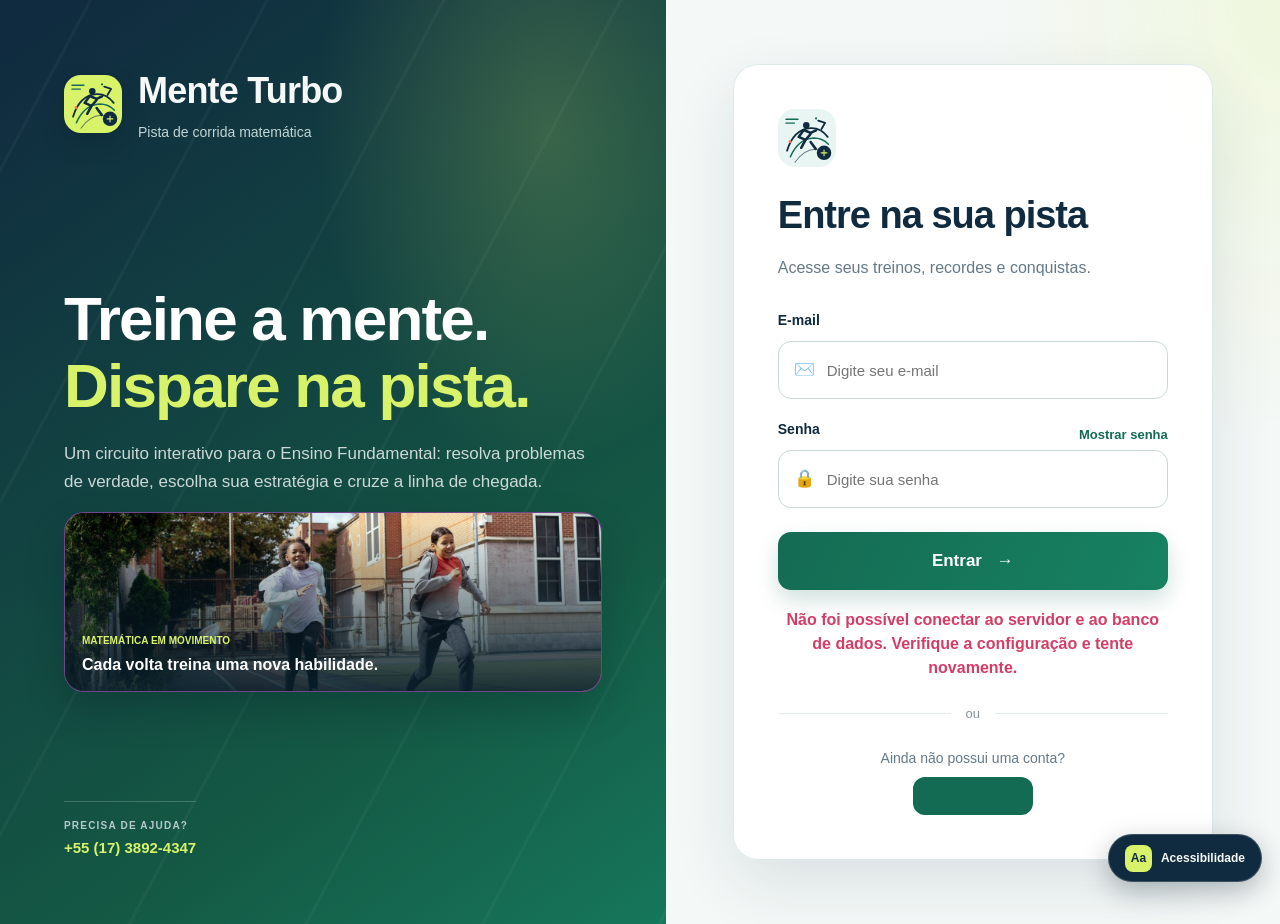
==== commit 9d3659d6: "modificações" ====
--- a/index.html
+++ b/index.html
@@ -79,6 +79,13 @@
                     </figcaption>
                 </figure>
 
+            </div>
+
+            <div class="contato-login">
+                <span>PRECISA DE AJUDA?</span>
+                <a href="tel:+551738924347" aria-label="Ligar para mais 55, DDD 17, 3892-4347">
+                    +55 (17) 3892-4347
+                </a>
             </div>
 
         </div>
@@ -479,7 +486,7 @@
 
                 <div class="hero">
                     <video class="hero-video-fundo" muted loop playsinline preload="metadata" aria-hidden="true">
-                        <source src="./assets/videos/runner-track-slow-motion.mp4" type="video/mp4">
+                        <source src="./assets/video/runner-track-slow-motion.mp4" type="video/mp4">
                     </video>
 
                     <div class="hero-texto">
@@ -927,7 +934,7 @@
                 <div class="reels-feed" id="reelsFeed" aria-label="Feed de Reels com desafios de corrida e matemática">
                     <article class="reel-slide">
                         <video class="reel-video" autoplay muted loop playsinline preload="auto" poster="./assets/tenis/meninas-correndo-pista.jpg" aria-label="Atleta correndo em uma pista azul">
-                            <source src="./assets/videos/runner-track-sprint.mp4" type="video/mp4">
+                            <source src="./assets/video/runner-track-sprint.mp4" type="video/mp4">
                         </video>
                         <p class="reel-mensagem-video" role="status" aria-live="polite" hidden></p>
                         <div class="reel-sombra"></div>
@@ -949,7 +956,7 @@
 
                     <article class="reel-slide">
                         <video class="reel-video" poster="./assets/tenis/meninas-correndo-pista.jpg" muted loop playsinline preload="metadata" aria-label="Corredor em movimento visto próximo ao chão">
-                            <source src="./assets/videos/runner-track-ground.mp4" type="video/mp4">
+                            <source src="./assets/video/runner-track-ground.mp4" type="video/mp4">
                         </video>
                         <p class="reel-mensagem-video" role="status" aria-live="polite" hidden></p>
                         <div class="reel-sombra"></div>
@@ -971,7 +978,7 @@
 
                     <article class="reel-slide">
                         <video class="reel-video" poster="./assets/tenis/meninas-correndo-pista.jpg" muted loop playsinline preload="metadata" aria-label="Corrida em pista ao ar livre">
-                            <source src="./assets/videos/runner-track-slow-motion.mp4" type="video/mp4">
+                            <source src="./assets/video/runner-track-slow-motion.mp4" type="video/mp4">
                         </video>
                         <p class="reel-mensagem-video" role="status" aria-live="polite" hidden></p>
                         <div class="reel-sombra"></div>
@@ -1267,11 +1274,20 @@
         <!-- RODAPÉ -->
 
         <footer>
-
-            <p>
-                🏁 Mente Turbo — Mais uma volta, mais uma conquista.
-            </p>
-
+            <div class="rodape-conteudo">
+                <div class="rodape-marca">
+                    <strong>Mente Turbo</strong>
+                    <p>Mais uma volta, mais uma conquista.</p>
+                </div>
+                <div class="rodape-contato">
+                    <span>ENTRE EM CONTATO CONOSCO</span>
+                    <a href="tel:+551738924347" aria-label="Ligar para mais 55, DDD 17, 3892-4347">
+                        +55 (17) 3892-4347
+                    </a>
+                    <small>Atendimento por telefone</small>
+                </div>
+            </div>
+            <p class="rodape-direitos">Mente Turbo · Educação, matemática e movimento</p>
         </footer>
 
     </div>
--- a/estilo.css
+++ b/estilo.css
@@ -5482,4 +5482,567 @@
     .hero-video-fundo {
         display: none;
     }
+}
+
+.contato-login {
+    display: grid;
+    gap: 4px;
+    align-self: flex-start;
+    padding-top: 16px;
+    border-top: 1px solid rgba(255,255,255,0.2);
+}
+
+.contato-login span,
+.rodape-contato > span {
+    color: #b7c9cd;
+    font-size: 10px;
+    font-weight: 800;
+    letter-spacing: 1.2px;
+}
+
+.contato-login a {
+    width: fit-content;
+    color: #e1f889;
+    font-size: 15px;
+    font-weight: 700;
+    text-decoration: none;
+}
+
+.contato-login a:hover,
+.rodape-contato a:hover {
+    text-decoration: underline;
+    text-underline-offset: 4px;
+}
+
+footer {
+    padding: 28px clamp(20px, 5vw, 76px) 18px;
+    border-top: 1px solid rgba(255,255,255,0.1);
+    text-align: left;
+}
+
+.rodape-conteudo {
+    display: flex;
+    align-items: center;
+    justify-content: space-between;
+    gap: 24px;
+    max-width: 1440px;
+    margin: 0 auto;
+}
+
+.rodape-marca strong {
+    color: #f5f8f7;
+    font-size: 18px;
+}
+
+.rodape-marca p,
+.rodape-contato small {
+    color: #a8bdc3;
+    font-size: 13px;
+    font-weight: 400;
+}
+
+.rodape-contato {
+    display: grid;
+    justify-items: end;
+    gap: 3px;
+}
+
+.rodape-contato a {
+    color: #e1f889;
+    font-size: 16px;
+    font-weight: 700;
+    text-decoration: none;
+}
+
+.rodape-direitos {
+    max-width: 1440px;
+    margin: 20px auto 0;
+    padding-top: 12px;
+    border-top: 1px solid rgba(255,255,255,0.08);
+    color: #8fa6ad;
+    font-size: 11px;
+    font-weight: 400;
+}
+
+@media (max-width: 600px) {
+    .contato-login {
+        margin-top: 8px;
+    }
+
+    .rodape-conteudo {
+        align-items: flex-start;
+        flex-direction: column;
+        gap: 18px;
+    }
+
+    .rodape-contato {
+        justify-items: start;
+    }
+}
+
+/* IDENTIDADE VISUAL */
+
+:root {
+    --pista-noite: #102b3f;
+    --pista-verde: #146b53;
+    --pista-lima: #d8f36a;
+    --pista-laranja: #ff784f;
+    --pista-ceu: #e8f5f3;
+    --pista-tinta: #18374a;
+    --pista-muted: #647987;
+    --pista-linha: #dce8e8;
+    --pista-sombra: 0 18px 42px rgba(16, 43, 63, 0.09);
+}
+
+body {
+    color: var(--pista-tinta);
+    background: #f4f8f7;
+}
+
+.tela-login {
+    min-height: 100svh;
+    background: #f4f8f7;
+}
+
+.login-esquerda {
+    position: relative;
+    width: 52%;
+    padding: clamp(30px, 5vw, 72px);
+    background:
+        radial-gradient(ellipse at 82% 14%, rgba(216,243,106,0.2), transparent 30%),
+        repeating-linear-gradient(118deg, transparent 0 78px, rgba(255,255,255,0.035) 79px 81px, transparent 82px 156px),
+        linear-gradient(145deg, #102b3f 4%, #145944 72%, #16775a);
+}
+
+.logo-login {
+    gap: 16px;
+}
+
+.logo-login .logo-icone {
+    width: 58px;
+    height: 58px;
+    overflow: hidden;
+    border-radius: 17px;
+    background: var(--pista-lima);
+    box-shadow: 0 10px 24px rgba(4,23,29,0.2);
+}
+
+.logo-login h1 {
+    color: #f5f8f7;
+    font-size: clamp(26px, 3vw, 36px);
+    letter-spacing: -0.8px;
+}
+
+.logo-login p {
+    color: #c1d5d4;
+    font-size: 14px;
+}
+
+.conteudo-login-esquerda {
+    max-width: 680px;
+}
+
+.conteudo-login-esquerda h2 {
+    font-size: clamp(38px, 5vw, 62px);
+    letter-spacing: -1.8px;
+}
+
+.conteudo-login-esquerda > p {
+    color: rgba(245,248,247,0.82);
+    font-size: 17px;
+}
+
+.login-corrida-imagem {
+    height: clamp(150px, 20vh, 220px);
+    border-color: rgba(255,255,255,0.2);
+    border-radius: 20px;
+}
+
+.login-corrida-imagem figcaption {
+    background: linear-gradient(180deg, transparent 5%, rgba(8,31,43,0.9) 100%);
+}
+
+.login-direita {
+    width: 48%;
+    padding: clamp(24px, 5vw, 64px);
+    background:
+        radial-gradient(ellipse at 100% 0%, rgba(216,243,106,0.18), transparent 34%),
+        #f4f8f7;
+}
+
+.login-card {
+    max-width: 480px;
+    padding: clamp(26px, 3.5vw, 44px);
+    border: 1px solid rgba(220,232,232,0.92);
+    border-radius: 25px;
+    background: rgba(255,255,255,0.96);
+    box-shadow: 0 24px 64px rgba(16,43,63,0.11);
+}
+
+.icone-login {
+    width: 58px;
+    height: 58px;
+    margin-bottom: 20px;
+    overflow: hidden;
+    border-radius: 17px;
+    background: #e8f5f3;
+    color: var(--pista-verde);
+}
+
+.login-card h2 {
+    color: var(--pista-noite);
+    font-size: clamp(30px, 3vw, 38px);
+    letter-spacing: -1px;
+}
+
+.subtitulo-login {
+    margin-bottom: 30px;
+    color: var(--pista-muted);
+    font-size: 16px;
+}
+
+.campo {
+    margin-bottom: 20px;
+}
+
+.campo label {
+    color: var(--pista-noite);
+    font-size: 14px;
+}
+
+.input-container {
+    height: 58px;
+    gap: 12px;
+    padding: 0 15px;
+    border: 1px solid #cbdad8;
+    border-radius: 13px;
+    transition: border-color 0.2s, box-shadow 0.2s, background 0.2s;
+}
+
+.input-container:focus-within {
+    border-color: #2aab7f;
+    background: #fcfffd;
+    box-shadow: 0 0 0 4px rgba(42,171,127,0.14);
+}
+
+.input-container span {
+    color: var(--pista-verde);
+    font-size: 17px;
+}
+
+.input-container input {
+    min-width: 0;
+    color: var(--pista-noite);
+    font-size: 15px;
+}
+
+.mostrar-senha {
+    color: var(--pista-verde);
+    font-size: 13px;
+}
+
+.botao-entrar {
+    min-height: 58px;
+    height: auto;
+    margin-top: 4px;
+    border-radius: 13px;
+    background: linear-gradient(115deg, #146b53, #178261);
+    box-shadow: 0 10px 22px rgba(20,107,83,0.2);
+    font-size: 17px;
+}
+
+.botao-entrar:hover {
+    transform: translateY(-2px);
+    box-shadow: 0 14px 28px rgba(20,107,83,0.25);
+}
+
+.novo-usuario {
+    color: var(--pista-muted);
+    font-size: 14px;
+}
+
+.novo-usuario button {
+    color: var(--pista-verde);
+}
+
+.linha-ou {
+    margin: 24px 0;
+    color: #839397;
+    font-size: 13px;
+}
+
+.linha-ou span {
+    background: #e3eceb;
+}
+
+.site-principal {
+    background:
+        radial-gradient(ellipse at 8% 18%, rgba(20,107,83,0.2), transparent 34%),
+        radial-gradient(ellipse at 94% 60%, rgba(36,99,116,0.14), transparent 31%),
+        linear-gradient(145deg, #0b1c27, #102b3f 58%, #0c262d);
+}
+
+.cabecalho {
+    position: sticky;
+    z-index: 20;
+    top: 0;
+    min-height: 76px;
+    border-bottom-color: rgba(255,255,255,0.1);
+    background: rgba(9,27,39,0.92);
+    box-shadow: 0 8px 26px rgba(0,0,0,0.16);
+    backdrop-filter: blur(16px);
+}
+
+.logo .logo-icone {
+    width: 46px;
+    height: 46px;
+    overflow: hidden;
+    border-radius: 14px;
+}
+
+.logo h1 {
+    font-size: 23px;
+    letter-spacing: -0.7px;
+}
+
+.logo p {
+    font-size: 11px;
+}
+
+.nav-principal {
+    border-color: rgba(255,255,255,0.1);
+    border-radius: 14px;
+    background: rgba(255,255,255,0.055);
+}
+
+.nav-principal button {
+    min-height: 40px;
+    border-radius: 10px;
+}
+
+.nav-principal button:hover,
+.nav-principal button[aria-current="page"] {
+    border-color: rgba(216,243,106,0.2);
+    background: rgba(216,243,106,0.14);
+    color: var(--pista-lima);
+}
+
+.tela {
+    padding: clamp(32px, 5vw, 64px) clamp(18px, 5vw, 70px);
+}
+
+.hero {
+    min-height: 460px;
+    padding: clamp(28px, 5vw, 64px);
+    border: 1px solid rgba(255,255,255,0.12);
+    border-radius: 27px;
+    box-shadow: 0 26px 62px rgba(3,18,27,0.24);
+}
+
+.hero h2 {
+    font-size: clamp(38px, 5vw, 60px);
+    letter-spacing: -1.8px;
+}
+
+.hero p {
+    font-size: 17px;
+}
+
+.badge {
+    padding: 10px 15px;
+    border-radius: 999px;
+    font-size: 11px;
+    letter-spacing: 0.6px;
+}
+
+.botao-principal,
+.botao-secundario {
+    min-height: 50px;
+    padding: 14px 20px;
+    border-radius: 13px;
+    font-size: 14px;
+}
+
+.botao-principal:hover,
+.botao-secundario:hover {
+    transform: translateY(-2px);
+}
+
+.recursos {
+    gap: 18px;
+    margin-top: 24px;
+}
+
+.recurso-card {
+    border: 1px solid var(--pista-linha);
+    border-top: 4px solid var(--pista-verde);
+    border-radius: 19px;
+    box-shadow: 0 12px 30px rgba(16,43,63,0.07);
+}
+
+.recurso-card.rosa,
+.recurso-card.amarelo,
+.recurso-card.verde {
+    border-top-color: var(--pista-verde);
+}
+
+.recurso-card h3 {
+    color: var(--pista-noite);
+}
+
+.recurso-card button,
+.video-card button {
+    color: var(--pista-verde);
+}
+
+.video-card button,
+.recompensa-card-rodape button,
+.recompensa-colecao-item button {
+    border-radius: 11px;
+    background: var(--pista-verde);
+    color: #fff;
+}
+
+.jogo-card,
+.video-card,
+.recompensa-card,
+.carteira-recompensas,
+.demais-ranking li {
+    border-color: var(--pista-linha);
+    box-shadow: 0 12px 30px rgba(16,43,63,0.07);
+}
+
+.jogo-card {
+    border-radius: 20px;
+}
+
+.titulo-secao > span {
+    border: 1px solid rgba(20,107,83,0.08);
+    border-radius: 18px;
+}
+
+.titulo-secao h2 {
+    letter-spacing: -1px;
+}
+
+.contato-login a,
+.rodape-contato a {
+    color: var(--pista-lima);
+    text-decoration-thickness: 1px;
+}
+
+button:focus-visible,
+a:focus-visible,
+input:focus-visible,
+select:focus-visible,
+textarea:focus-visible {
+    outline: 3px solid #ffb18e;
+    outline-offset: 3px;
+}
+
+@media (max-width: 1000px) {
+    .login-esquerda,
+    .login-direita {
+        width: 100%;
+    }
+
+    .login-esquerda {
+        padding: 32px clamp(22px, 6vw, 54px);
+    }
+
+    .login-direita {
+        min-height: auto;
+        padding: 42px 22px;
+    }
+
+    .login-card {
+        width: min(100%, 520px);
+    }
+
+    .conteudo-login-esquerda {
+        margin-top: 30px;
+        padding: 12px 0 20px;
+    }
+
+    .login-corrida-imagem {
+        height: clamp(150px, 26vw, 220px);
+    }
+
+    .contato-login {
+        margin-top: 10px;
+    }
+
+    .hero {
+        min-height: 400px;
+    }
+}
+
+@media (max-width: 700px) {
+    .cabecalho {
+        position: relative;
+        padding: 12px 14px;
+    }
+
+    .logo h1 {
+        font-size: 21px;
+    }
+
+    .tela {
+        padding: 30px 16px;
+    }
+
+    .hero {
+        min-height: 0;
+        padding: 30px 22px;
+        border-radius: 21px;
+    }
+
+    .hero-texto {
+        text-align: left;
+    }
+
+    .hero h2 {
+        font-size: clamp(36px, 10vw, 48px);
+    }
+
+    .hero-ilustracao {
+        transform: scale(0.82);
+        transform-origin: top center;
+        margin-bottom: -48px;
+    }
+
+    .hero-botoes {
+        justify-content: flex-start;
+    }
+
+    .recursos {
+        gap: 14px;
+    }
+
+    .recurso-card {
+        padding: 24px;
+    }
+
+    .contato-login {
+        padding-top: 12px;
+    }
+
+    .acessibilidade-widget {
+        right: 12px;
+        bottom: 12px;
+    }
+}
+
+@media (prefers-reduced-motion: reduce) {
+    html {
+        scroll-behavior: auto;
+    }
+
+    *,
+    *::before,
+    *::after {
+        animation-duration: 0.01ms !important;
+        animation-iteration-count: 1 !important;
+        transition-duration: 0.01ms !important;
+    }
 }
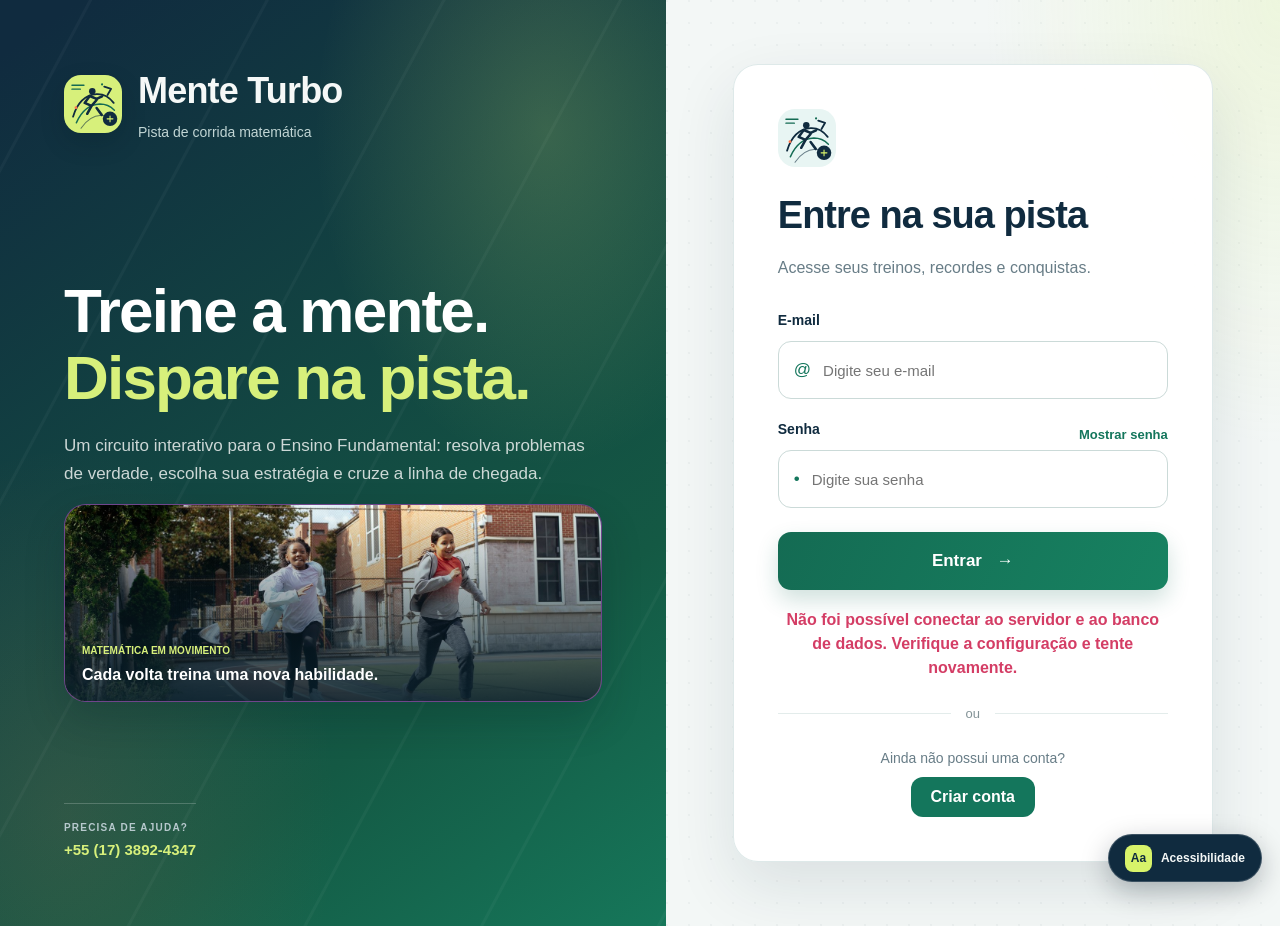
==== commit 7a63ad52: "jmrpk jtpo t" ====
--- a/index.html
+++ b/index.html
@@ -31,7 +31,7 @@
         <span>9</span>
         <span>∞</span>
         <span>2</span>
-        <span>★</span>
+        <span>π</span>
         <span>5</span>
     </div>
 
@@ -116,7 +116,7 @@
 
                         <div class="input-container">
 
-                            <span>✉️</span>
+                            <span aria-hidden="true">@</span>
 
                             <input
                                 type="email"
@@ -152,7 +152,7 @@
 
                         <div class="input-container">
 
-                            <span>🔒</span>
+                            <span aria-hidden="true">•</span>
 
                             <input
                                 type="password"
@@ -178,7 +178,7 @@
                     <div class="campo">
                         <label for="tipoContaCadastro">Vou entrar como</label>
                         <div class="input-container">
-                            <span aria-hidden="true">👤</span>
+                            <span aria-hidden="true">AL</span>
                             <select id="tipoContaCadastro" name="tipoConta" required>
                                 <option value="aluno">Aluno</option>
                                 <option value="professor">Professor</option>
@@ -205,7 +205,7 @@
                     <div class="campo">
                         <label for="emailCadastro">E-mail</label>
                         <div class="input-container">
-                            <span aria-hidden="true">✉</span>
+                            <span aria-hidden="true">@</span>
                             <input
                                 type="email"
                                 id="emailCadastro"
@@ -492,7 +492,7 @@
                     <div class="hero-texto">
 
                         <span class="badge">
-                            🏁 SEU PRÓXIMO DESAFIO COMEÇA AQUI
+                            SEU PRÓXIMO DESAFIO COMEÇA AQUI
                         </span>
 
                         <h2>
@@ -512,7 +512,7 @@
                                 onclick="irPara('jogos')"
                                 class="botao-principal"
                             >
-                                🏁 Escolher meu circuito
+                                Escolher meu circuito
                             </button>
 
                             <button
@@ -520,7 +520,7 @@
                                 onclick="irPara('videos')"
                                 class="botao-secundario"
                             >
-                                📚 Explorar videoaulas
+                                Explorar videoaulas
                             </button>
 
                         </div>
@@ -559,7 +559,7 @@
                     <div class="recurso-card rosa">
 
                         <div class="icone-recurso">
-                            🎮
+                            01
                         </div>
 
                         <h3>Treinos de pista</h3>
@@ -581,7 +581,7 @@
                     <div class="recurso-card amarelo">
 
                         <div class="icone-recurso">
-                            🎬
+                            02
                         </div>
 
                         <h3>Reels da pista</h3>
@@ -603,7 +603,7 @@
                     <div class="recurso-card verde">
 
                         <div class="icone-recurso">
-                            🏆
+                            03
                         </div>
 
                         <h3>Seu ritmo. Seu recorde.</h3>
@@ -680,6 +680,24 @@
                             <p id="feedbackDesafioDiario" class="feedback-desafio-diario" role="status" aria-live="polite"></p>
                             <div class="desafio-recompensa-diaria"><span aria-hidden="true">✦</span> +10 pontos por acerto</div>
                         </section>
+
+                        <section class="desafio-corrida-diaria" aria-labelledby="tituloDesafioCorrida">
+                            <div class="pit-stop-cartao-topo">
+                                <span class="pit-stop-icone desafio-corrida-icone" aria-hidden="true">1K</span>
+                                <span>DESAFIO DE CORRIDA</span>
+                                <time id="dataDesafioCorrida"></time>
+                            </div>
+                            <h3 id="tituloDesafioCorrida">Um quilômetro por dia</h3>
+                            <p class="desafio-corrida-descricao">Corra 1 km no seu ritmo. Registre a conclusão para acompanhar sua consistência.</p>
+                            <div class="desafio-corrida-metricas" aria-live="polite">
+                                <div><strong id="sequenciaCorrida">0</strong><span>dias seguidos</span></div>
+                                <div><strong id="diasCorridaTotal">0</strong><span>corridas registradas</span></div>
+                            </div>
+                            <p class="desafio-corrida-recompensa">20 pontos por conclusão diária</p>
+                            <button id="botaoDesafioCorrida" class="botao-desafio-corrida" type="button" onclick="registrarCorridaDiaria()">Registrar meu 1 km</button>
+                            <p id="feedbackDesafioCorrida" class="feedback-desafio-corrida" role="status" aria-live="polite">Entre na sua conta para acompanhar o desafio.</p>
+                            <p class="desafio-corrida-nota">Registro pessoal; a distância não é verificada por GPS.</p>
+                        </section>
                     </div>
                 </section>
 
@@ -694,7 +712,7 @@
 
                 <div class="titulo-secao">
 
-                    <span>🏁</span>
+                    <span>04</span>
 
                     <h2>
                         Escolha sua modalidade
@@ -717,7 +735,7 @@
                         </span>
 
                         <div class="icone-jogo" aria-hidden="true">
-                            📐
+                            ÷
                         </div>
 
                         <h3>
@@ -748,7 +766,7 @@
                         </span>
 
                         <div class="icone-jogo" aria-hidden="true">
-                            ⚡
+                            ×
                         </div>
 
                         <h3>
@@ -778,7 +796,7 @@
 
                         <span class="numero-desafio">03 · HABILIDADE</span>
 
-                        <div class="icone-jogo" aria-hidden="true">🏃</div>
+                        <div class="icone-jogo" aria-hidden="true">1K</div>
 
                         <h3>Corrida de Rua</h3>
 
@@ -796,7 +814,7 @@
 
                         <span class="numero-desafio">04 · REVEZAMENTO</span>
 
-                        <div class="icone-jogo" aria-hidden="true">🏃‍♀️</div>
+                        <div class="icone-jogo" aria-hidden="true">KM</div>
 
                         <h3>Revezamento Matemático</h3>
 
@@ -868,15 +886,15 @@
             <section id="ranking" class="tela">
 
                 <div class="titulo-secao">
-                    <span>🏆</span>
-                    <h2>Ranking Mente Turbo</h2>
-                    <p>Veja quem acumulou mais pontos neste dispositivo.</p>
+                    <span>06</span>
+                    <h2>Classificação geral</h2>
+                    <p>Alunos classificados por pontos, com corridas e quilômetros registrados.</p>
                 </div>
 
                 <div id="podioRanking" class="podio-ranking" aria-label="Pódio dos três primeiros jogadores"></div>
 
                 <div id="demaisRanking" class="demais-ranking">
-                    <h3>Classificação geral</h3>
+                    <h3>Demais alunos</h3>
                     <ol id="listaRanking"></ol>
                 </div>
 
@@ -884,7 +902,7 @@
 
             <section id="atividadesAluno" class="tela">
                 <div class="titulo-secao">
-                    <span aria-hidden="true">📘</span>
+                    <span aria-hidden="true">AT</span>
                     <h2>Atividades da turma</h2>
                     <p>Resolva os exercícios enviados pelo seu professor.</p>
                 </div>
@@ -894,7 +912,7 @@
 
             <section id="professor" class="tela">
                 <div class="titulo-secao">
-                    <span aria-hidden="true">🧑‍🏫</span>
+                    <span aria-hidden="true">PR</span>
                     <h2>Área do professor</h2>
                     <p>Crie exercícios de matemática e acompanhe a conclusão dos alunos.</p>
                 </div>
@@ -926,7 +944,7 @@
 
             <section id="reels" class="tela reels-tela">
                 <div class="titulo-secao reels-intro">
-                    <span aria-hidden="true">🎬</span>
+                    <span aria-hidden="true">REELS</span>
                     <h2>Reels da pista</h2>
                     <p>Assista aos Reels e resolva os desafios. Use os botões para avançar e conferir cada solução.</p>
                 </div>
@@ -939,7 +957,7 @@
                         <p class="reel-mensagem-video" role="status" aria-live="polite" hidden></p>
                         <div class="reel-sombra"></div>
                         <p class="reel-legenda-visual">Descrição do vídeo: atleta corre na pista. Desafio escrito: três voltas de 400 metros.</p>
-                        <span class="reel-etiqueta">🏃 CORRIDA + MATEMÁTICA</span>
+                        <span class="reel-etiqueta">CORRIDA + MATEMÁTICA</span>
                         <div class="reel-conteudo">
                             <span class="reel-tema">DESAFIO 01 · DISTÂNCIA</span>
                             <h3>Três voltas de 400 m. Quantos metros você correu?</h3>
@@ -947,7 +965,7 @@
                             <button class="reel-solucao" type="button" aria-expanded="false" aria-controls="respostaReel1" onclick="alternarRespostaReel(this)">Ver solução</button>
                         </div>
                         <div class="reel-acoes" aria-label="Ações do reel">
-                            <button class="reel-acao" type="button" aria-label="Curtir reel" aria-pressed="false" data-curtidas="128" onclick="curtirReel(this)"><span aria-hidden="true">♡</span><small>128</small></button>
+                            <button class="reel-acao" type="button" aria-label="Curtir reel" aria-pressed="false" data-curtidas="128" onclick="curtirReel(this)"><span aria-hidden="true">+</span><small>128</small></button>
                             <button class="reel-acao" type="button" aria-label="Reproduzir vídeo" data-reel-play onclick="alternarVideoReel(this)"><span aria-hidden="true">▶</span><small>Assistir</small></button>
                             <button class="reel-acao" type="button" aria-label="Próximo vídeo" onclick="moverReel(this, 1)"><span aria-hidden="true">⌄</span><small>Próximo</small></button>
                         </div>
@@ -961,7 +979,7 @@
                         <p class="reel-mensagem-video" role="status" aria-live="polite" hidden></p>
                         <div class="reel-sombra"></div>
                         <p class="reel-legenda-visual">Descrição do vídeo: corredor passa pela pista, em cena sem fala. Desafio escrito sobre ritmo médio.</p>
-                        <span class="reel-etiqueta">⚡ SPRINT MENTAL</span>
+                        <span class="reel-etiqueta">SPRINT MENTAL</span>
                         <div class="reel-conteudo">
                             <span class="reel-tema">DESAFIO 02 · RITMO</span>
                             <h3>2,4 km em 12 minutos. Qual foi a velocidade média, em metros por minuto?</h3>
@@ -969,7 +987,7 @@
                             <button class="reel-solucao" type="button" aria-expanded="false" aria-controls="respostaReel2" onclick="alternarRespostaReel(this)">Ver solução</button>
                         </div>
                         <div class="reel-acoes" aria-label="Ações do reel">
-                            <button class="reel-acao" type="button" aria-label="Curtir reel" aria-pressed="false" data-curtidas="96" onclick="curtirReel(this)"><span aria-hidden="true">♡</span><small>96</small></button>
+                            <button class="reel-acao" type="button" aria-label="Curtir reel" aria-pressed="false" data-curtidas="96" onclick="curtirReel(this)"><span aria-hidden="true">+</span><small>96</small></button>
                             <button class="reel-acao" type="button" aria-label="Reproduzir vídeo" data-reel-play onclick="alternarVideoReel(this)"><span aria-hidden="true">▶</span><small>Assistir</small></button>
                             <button class="reel-acao" type="button" aria-label="Próximo vídeo" onclick="moverReel(this, 1)"><span aria-hidden="true">⌄</span><small>Próximo</small></button>
                         </div>
@@ -983,7 +1001,7 @@
                         <p class="reel-mensagem-video" role="status" aria-live="polite" hidden></p>
                         <div class="reel-sombra"></div>
                         <p class="reel-legenda-visual">Descrição do vídeo: corrida em pista ao ar livre, sem fala. Desafio escrito de porcentagem.</p>
-                        <span class="reel-etiqueta">📐 DESAFIO DA PISTA</span>
+                        <span class="reel-etiqueta">DESAFIO DA PISTA</span>
                         <div class="reel-conteudo">
                             <span class="reel-tema">DESAFIO 03 · PORCENTAGEM</span>
                             <h3>Você já correu 800 m de uma prova de 2 km. Quantos por cento completou?</h3>
@@ -991,7 +1009,7 @@
                             <button class="reel-solucao" type="button" aria-expanded="false" aria-controls="respostaReel3" onclick="alternarRespostaReel(this)">Ver solução</button>
                         </div>
                         <div class="reel-acoes" aria-label="Ações do reel">
-                            <button class="reel-acao" type="button" aria-label="Curtir reel" aria-pressed="false" data-curtidas="74" onclick="curtirReel(this)"><span aria-hidden="true">♡</span><small>74</small></button>
+                            <button class="reel-acao" type="button" aria-label="Curtir reel" aria-pressed="false" data-curtidas="74" onclick="curtirReel(this)"><span aria-hidden="true">+</span><small>74</small></button>
                             <button class="reel-acao" type="button" aria-label="Reproduzir vídeo" data-reel-play onclick="alternarVideoReel(this)"><span aria-hidden="true">▶</span><small>Assistir</small></button>
                             <button class="reel-acao" type="button" aria-label="Vídeo anterior" onclick="moverReel(this, -1)"><span aria-hidden="true">⌃</span><small>Anterior</small></button>
                         </div>
@@ -1010,7 +1028,7 @@
                 <section class="instagram-perfil" aria-label="Perfil do Clube de Corrida Mente Turbo">
                     <div class="instagram-capa">
                         <span>CORRA · PENSE · AVANCE</span>
-                        <span aria-hidden="true">🏁</span>
+                        <span aria-hidden="true">MT</span>
                     </div>
                     <div class="instagram-perfil-info">
                         <div class="instagram-avatar">
@@ -1051,7 +1069,7 @@
                             <small>Desafios</small>
                         </button>
                         <button type="button" onclick="irPara('recompensas')">
-                            <span class="story-anel story-conquistas"><span>★</span></span>
+                            <span class="story-anel story-conquistas"><span>MT</span></span>
                             <small>Medalhas</small>
                         </button>
                         <button type="button" onclick="irPara('videos')">
@@ -1118,7 +1136,7 @@
 
                 <div class="titulo-secao">
 
-                    <span>🎥</span>
+                    <span>VIDEOAULAS</span>
 
                     <h2>Videoaulas de matemática</h2>
 
@@ -1134,7 +1152,7 @@
 
                     <div class="video-card rosa-claro">
 
-                        <div>➕</div>
+                        <div>+</div>
 
                         <h3>
                             Frações e decimais
@@ -1156,7 +1174,7 @@
 
                     <div class="video-card amarelo-claro">
 
-                        <div>➖</div>
+                        <div>−</div>
 
                         <h3>
                             Porcentagem
@@ -1178,7 +1196,7 @@
 
                     <div class="video-card verde-claro">
 
-                        <div>✖️</div>
+                        <div>×</div>
 
                         <h3>
                             Proporção e razão
@@ -1200,7 +1218,7 @@
 
                     <div class="video-card laranja-claro">
 
-                        <div>➗</div>
+                        <div>÷</div>
 
                         <h3>
                             Medidas e conversões
@@ -1222,7 +1240,7 @@
 
                     <div class="video-card roxo-claro">
 
-                        <div>🍕</div>
+                        <div>3/4</div>
 
                         <h3>
                             Geometria da pista
@@ -1244,7 +1262,7 @@
 
                     <div class="video-card rosa-claro">
 
-                        <div>💯</div>
+                        <div>100%</div>
 
                         <h3>
                             Expressões e equações
@@ -1315,7 +1333,7 @@
             <div id="estrategia" class="jogo-area desafio-area">
                 <div class="desafio-cabecalho">
                     <div>
-                        <span class="tag-jogo">📐 CIRCUITO DE ESTRATÉGIA · 5º–9º ANO</span>
+                        <span class="tag-jogo">CIRCUITO DE ESTRATÉGIA · 5º–9º ANO</span>
                         <h2>Desafio de Estratégia</h2>
                         <p>Leia com atenção. Cada desafio exige raciocínio em várias etapas.</p>
                     </div>
@@ -1337,7 +1355,7 @@
             <div id="sprintMental" class="jogo-area desafio-area">
                 <div class="desafio-cabecalho">
                     <div>
-                        <span class="tag-jogo tag-sprint">⚡ SPRINT MENTAL · 5º–9º ANO</span>
+                        <span class="tag-jogo tag-sprint">SPRINT MENTAL · 5º–9º ANO</span>
                         <h2>Sprint Mental</h2>
                         <p>Resolva o máximo que conseguir antes da bandeirada.</p>
                     </div>
@@ -1368,7 +1386,7 @@
             <div id="revezamentoMatematico" class="jogo-area desafio-area">
                 <div class="desafio-cabecalho">
                     <div>
-                        <span class="tag-jogo tag-revezamento">🏃 REVEZAMENTO MATEMÁTICO · 5º–9º ANO</span>
+                        <span class="tag-jogo tag-revezamento">REVEZAMENTO MATEMÁTICO · 5º–9º ANO</span>
                         <h2>Revezamento Matemático</h2>
                         <p>Resolva cada etapa para avançar. Resposta errada? Aprenda com a explicação e siga para o próximo trecho.</p>
                     </div>
@@ -1390,7 +1408,7 @@
                     >
                         <span id="barraRevezamento"></span>
                     </div>
-                    <div class="revezamento-corredor" aria-hidden="true"><span id="iconeCorredorRevezamento">🏃‍♀️</span></div>
+                    <div class="revezamento-corredor" aria-hidden="true"><span id="iconeCorredorRevezamento">KM</span></div>
                 </div>
                 <div class="desafio-pergunta">
                     <span id="temaRevezamento" class="desafio-tema"></span>
@@ -1407,7 +1425,7 @@
 
                 <div class="corrida-topo">
                     <div>
-                        <span class="tag-jogo">🏁 DESAFIO DE RUA · INICIANTE</span>
+                        <span class="tag-jogo">DESAFIO DE RUA · INICIANTE</span>
                         <h2>Corrida de estreia</h2>
                         <p>400 m de ritmo leve. Encontre seu caminho, sem pressa.</p>
                     </div>
--- a/estilo.css
+++ b/estilo.css
@@ -4792,12 +4792,13 @@
     position: relative;
     z-index: 1;
     display: grid;
-    grid-template-columns: minmax(0, 1.15fr) minmax(0, 0.85fr);
+    grid-template-columns: minmax(0, 1.15fr) repeat(2, minmax(0, 0.9fr));
     gap: 18px;
 }
 
 .ritmo-calculadora,
-.desafio-diario {
+.desafio-diario,
+.desafio-corrida-diaria {
     min-width: 0;
     padding: clamp(19px, 3vw, 28px);
     border: 1px solid rgba(255,255,255,0.09);
@@ -4808,6 +4809,12 @@
 .desafio-diario {
     background:
         radial-gradient(ellipse at 100% 0, rgba(216,243,106,0.09), transparent 48%),
+        rgba(255,255,255,0.045);
+}
+
+.desafio-corrida-diaria {
+    background:
+        radial-gradient(ellipse at 100% 0, rgba(130,207,255,0.1), transparent 48%),
         rgba(255,255,255,0.045);
 }
 
@@ -5048,6 +5055,109 @@
     font-size: 16px;
 }
 
+.desafio-corrida-icone {
+    background: rgba(130,207,255,0.12);
+    color: #82cfff;
+    font-size: 13px;
+    font-weight: 900;
+}
+
+.desafio-corrida-diaria h3 {
+    margin-bottom: 7px;
+    color: #f5f8f7;
+    font-size: 22px;
+}
+
+.desafio-corrida-descricao {
+    min-height: 60px;
+    margin-bottom: 18px;
+    color: #a8bdc3;
+    font-size: 13px;
+    line-height: 1.5;
+}
+
+.desafio-corrida-metricas {
+    display: grid;
+    grid-template-columns: repeat(2, minmax(0, 1fr));
+    gap: 10px;
+    margin-bottom: 16px;
+}
+
+.desafio-corrida-metricas > div {
+    display: grid;
+    gap: 4px;
+    padding: 12px;
+    border: 1px solid rgba(255,255,255,0.09);
+    border-radius: 12px;
+    background: rgba(4,17,24,0.28);
+}
+
+.desafio-corrida-metricas strong {
+    color: #e1f889;
+    font-size: 22px;
+}
+
+.desafio-corrida-metricas span {
+    color: #a8bdc3;
+    font-size: 10px;
+    line-height: 1.4;
+}
+
+.desafio-corrida-recompensa {
+    margin-bottom: 10px;
+    color: #d8f36a;
+    font-size: 11px;
+    font-weight: 800;
+}
+
+.botao-desafio-corrida {
+    width: 100%;
+    min-height: 46px;
+    padding: 10px 14px;
+    border: 0;
+    border-radius: 11px;
+    background: #d8f36a;
+    color: #102b3f;
+    font-size: 13px;
+    font-weight: 800;
+    cursor: pointer;
+    transition: background 0.2s, transform 0.2s;
+}
+
+.botao-desafio-corrida:hover:not(:disabled) {
+    transform: translateY(-2px);
+    background: #e6ff87;
+}
+
+.botao-desafio-corrida:disabled {
+    cursor: default;
+    opacity: 0.72;
+}
+
+.feedback-desafio-corrida {
+    min-height: 42px;
+    margin-top: 11px;
+    color: #a8bdc3;
+    font-size: 11px;
+    line-height: 1.5;
+}
+
+.feedback-desafio-corrida.correto {
+    color: #d8f36a;
+}
+
+.feedback-desafio-corrida.incorreto {
+    color: #ffb29e;
+}
+
+.desafio-corrida-nota {
+    padding-top: 10px;
+    border-top: 1px solid rgba(255,255,255,0.09);
+    color: #8fa6ad;
+    font-size: 10px;
+    line-height: 1.5;
+}
+
 @media (max-width: 800px) {
     .pit-stop-grade {
         grid-template-columns: minmax(0, 1fr);
@@ -5584,24 +5694,24 @@
 
 :root {
     --pista-noite: #102b3f;
-    --pista-verde: #146b53;
-    --pista-lima: #d8f36a;
-    --pista-laranja: #ff784f;
-    --pista-ceu: #e8f5f3;
-    --pista-tinta: #18374a;
-    --pista-muted: #647987;
-    --pista-linha: #dce8e8;
+    --pista-verde: #14765c;
+    --pista-lima: #d7f07b;
+    --pista-laranja: #f47e59;
+    --pista-ceu: #e8f4f2;
+    --pista-tinta: #193847;
+    --pista-muted: #687d87;
+    --pista-linha: #d9e7e5;
     --pista-sombra: 0 18px 42px rgba(16, 43, 63, 0.09);
 }
 
 body {
     color: var(--pista-tinta);
-    background: #f4f8f7;
+    background: #f3f7f6;
 }
 
 .tela-login {
     min-height: 100svh;
-    background: #f4f8f7;
+    background: #f3f7f6;
 }
 
 .login-esquerda {
@@ -5609,7 +5719,8 @@
     width: 52%;
     padding: clamp(30px, 5vw, 72px);
     background:
-        radial-gradient(ellipse at 82% 14%, rgba(216,243,106,0.2), transparent 30%),
+        radial-gradient(ellipse at 82% 14%, rgba(215,240,123,0.2), transparent 30%),
+        radial-gradient(ellipse at 10% 88%, rgba(244,126,89,0.12), transparent 32%),
         repeating-linear-gradient(118deg, transparent 0 78px, rgba(255,255,255,0.035) 79px 81px, transparent 82px 156px),
         linear-gradient(145deg, #102b3f 4%, #145944 72%, #16775a);
 }
@@ -5653,9 +5764,10 @@
 }
 
 .login-corrida-imagem {
-    height: clamp(150px, 20vh, 220px);
-    border-color: rgba(255,255,255,0.2);
-    border-radius: 20px;
+    height: clamp(170px, 22vh, 245px);
+    border: 1px solid rgba(255,255,255,0.2);
+    border-radius: 22px;
+    box-shadow: 0 18px 40px rgba(4,23,29,0.2);
 }
 
 .login-corrida-imagem figcaption {
@@ -5666,8 +5778,9 @@
     width: 48%;
     padding: clamp(24px, 5vw, 64px);
     background:
-        radial-gradient(ellipse at 100% 0%, rgba(216,243,106,0.18), transparent 34%),
-        #f4f8f7;
+        radial-gradient(ellipse at 100% 0%, rgba(215,240,123,0.2), transparent 34%),
+        radial-gradient(circle at 1px 1px, rgba(16,43,63,0.035) 1px, transparent 1.5px) 0 0 / 22px 22px,
+        #f3f7f6;
 }
 
 .login-card {
@@ -5762,7 +5875,18 @@
 }
 
 .novo-usuario button {
-    color: var(--pista-verde);
+    padding: 11px 20px;
+    border: 0;
+    border-radius: 12px;
+    background: var(--pista-verde);
+    color: #fff;
+    font-weight: 800;
+    transition: transform 0.2s, background 0.2s;
+}
+
+.novo-usuario button:hover {
+    transform: translateY(-2px);
+    background: #105f4a;
 }
 
 .linha-ou {
@@ -5836,7 +5960,15 @@
     padding: clamp(28px, 5vw, 64px);
     border: 1px solid rgba(255,255,255,0.12);
     border-radius: 27px;
+    background:
+        linear-gradient(90deg, rgba(9,31,44,0.94) 0%, rgba(13,62,54,0.8) 52%, rgba(15,81,62,0.45) 100%),
+        url("./assets/tenis/meninas-correndo-pista.jpg") center 43% / cover no-repeat;
     box-shadow: 0 26px 62px rgba(3,18,27,0.24);
+}
+
+.hero-video-fundo {
+    opacity: 0.18;
+    filter: brightness(0.62) saturate(0.78);
 }
 
 .hero h2 {
@@ -5880,10 +6012,33 @@
     box-shadow: 0 12px 30px rgba(16,43,63,0.07);
 }
 
-.recurso-card.rosa,
-.recurso-card.amarelo,
+.recurso-card.rosa {
+    border-top-color: var(--pista-verde);
+}
+
+.recurso-card.amarelo {
+    border-top-color: var(--pista-laranja);
+}
+
 .recurso-card.verde {
-    border-top-color: var(--pista-verde);
+    border-top-color: #91ad3f;
+}
+
+.recurso-card .icone-recurso {
+    display: grid;
+    width: 48px;
+    height: 48px;
+    place-items: center;
+    border-radius: 15px;
+    background: var(--pista-ceu);
+}
+
+.recurso-card.amarelo .icone-recurso {
+    background: #fff0e9;
+}
+
+.recurso-card.verde .icone-recurso {
+    background: #f1f6dc;
 }
 
 .recurso-card h3 {
@@ -6045,4 +6200,119 @@
         animation-iteration-count: 1 !important;
         transition-duration: 0.01ms !important;
     }
+}
+
+/* DESAFIO DIÁRIO E CLASSIFICAÇÃO GERAL */
+
+.podio-jogador {
+    border: 1px solid var(--pista-linha);
+    border-radius: 18px;
+    background: #fff;
+    color: var(--pista-noite);
+    box-shadow: 0 12px 30px rgba(16,43,63,0.08);
+}
+
+.podio-jogador.primeiro,
+.podio-jogador.segundo,
+.podio-jogador.terceiro {
+    background: #fff;
+}
+
+.podio-jogador.primeiro {
+    border-top: 4px solid var(--pista-lima);
+}
+
+.podio-jogador.segundo {
+    border-top: 4px solid #c5d5d6;
+}
+
+.podio-jogador.terceiro {
+    border-top: 4px solid #e1aa8a;
+}
+
+.medalha-ranking {
+    display: grid;
+    width: 54px;
+    height: 54px;
+    place-items: center;
+    border-radius: 16px;
+    background: var(--pista-ceu);
+    color: var(--pista-verde);
+    font-size: 18px;
+    font-weight: 900;
+}
+
+.podio-jogador.primeiro .medalha-ranking {
+    background: #f1f6dc;
+    color: #587b1d;
+}
+
+.podio-jogador strong {
+    color: var(--pista-noite);
+}
+
+.podio-jogador > span:not(.medalha-ranking) {
+    color: var(--pista-verde);
+    font-size: 14px;
+    font-weight: 800;
+}
+
+.podio-jogador small {
+    color: var(--pista-muted);
+    font-size: 12px;
+}
+
+.ranking-vazio {
+    border: 1px solid var(--pista-linha);
+    background: #fff;
+    color: var(--pista-muted);
+}
+
+.demais-ranking h3 {
+    color: #f5f8f7;
+}
+
+.demais-ranking li {
+    align-items: center;
+    border: 1px solid var(--pista-linha);
+    background: #fff;
+    color: var(--pista-noite);
+}
+
+.demais-ranking li strong {
+    overflow-wrap: anywhere;
+}
+
+.demais-ranking li span {
+    color: var(--pista-verde);
+}
+
+@media (max-width: 800px) {
+    .pit-stop-grade {
+        grid-template-columns: minmax(0, 1fr);
+    }
+
+    .desafio-corrida-descricao {
+        min-height: 0;
+    }
+}
+
+@media (max-width: 520px) {
+    .podio-ranking {
+        gap: 8px;
+    }
+
+    .podio-jogador {
+        padding: 18px 8px;
+    }
+
+    .podio-jogador small {
+        font-size: 10px;
+    }
+
+    .demais-ranking li {
+        align-items: flex-start;
+        flex-direction: column;
+        gap: 6px;
+    }
 }
